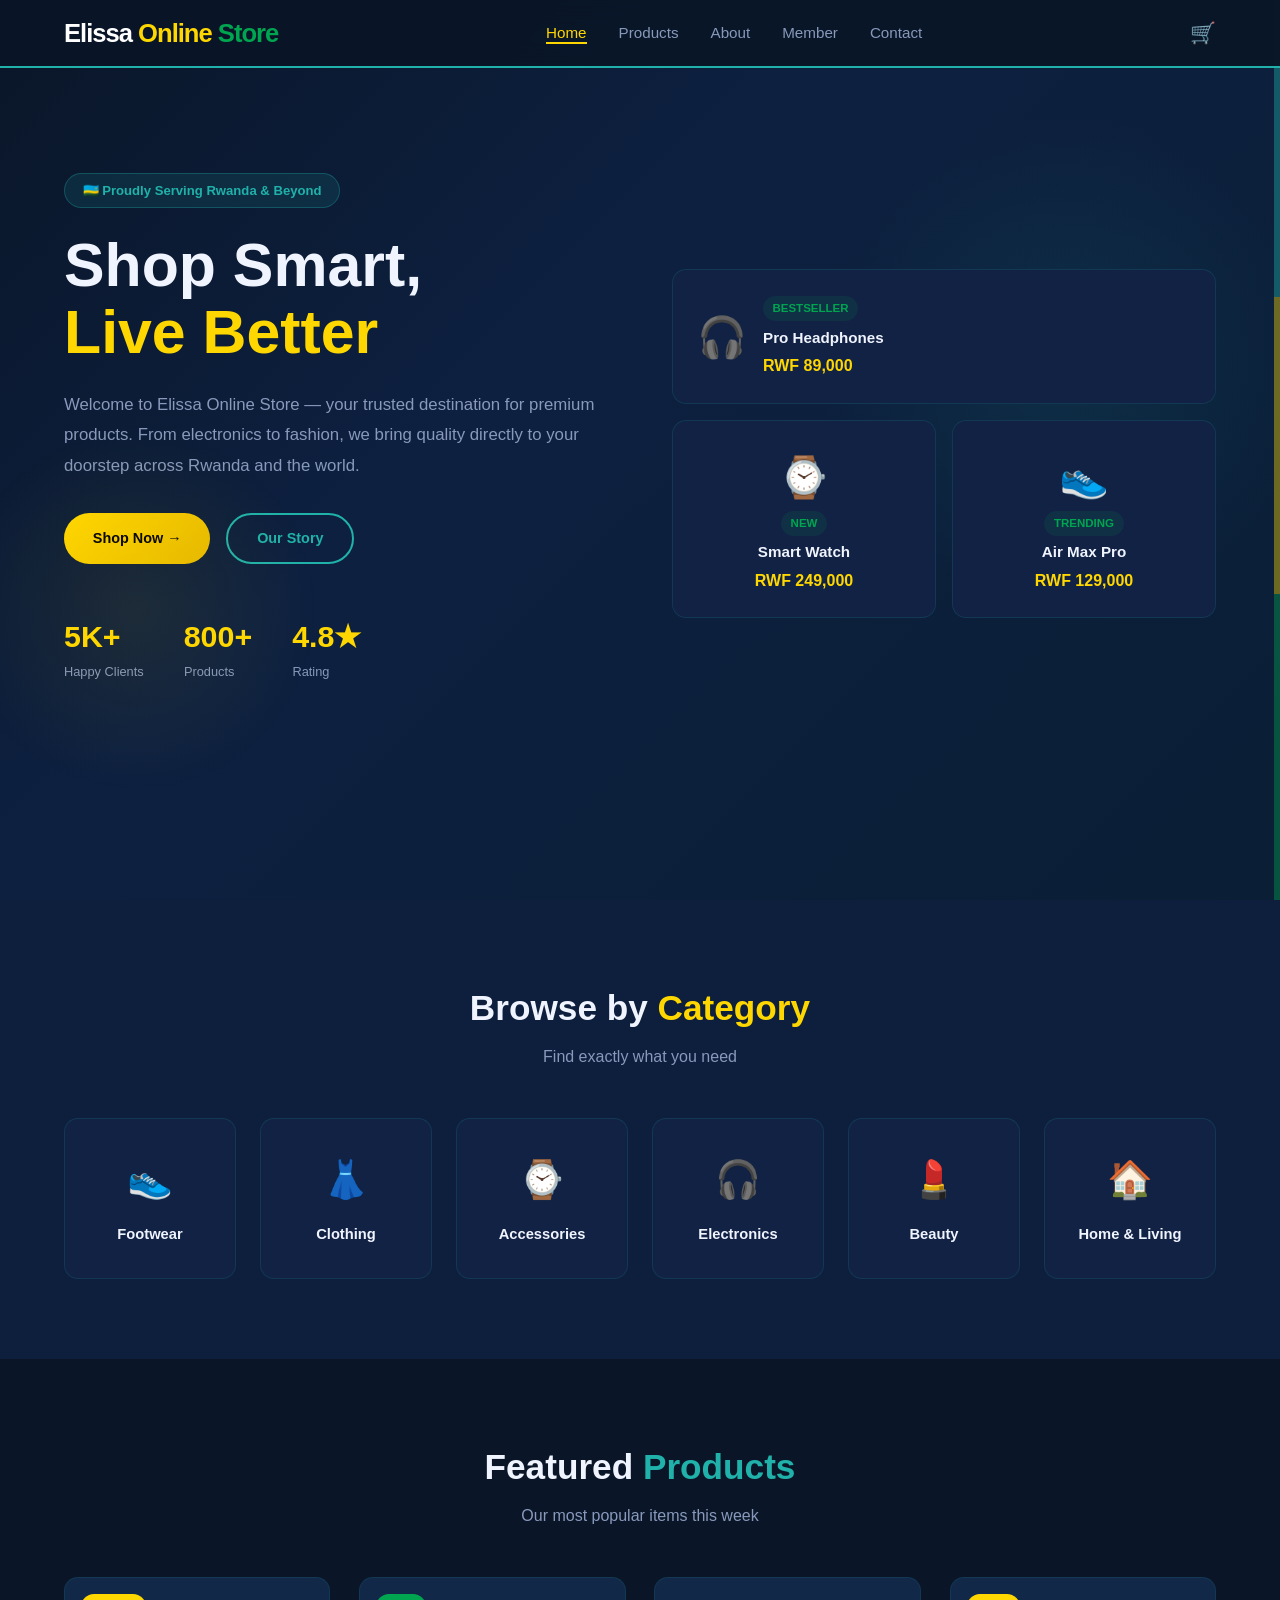
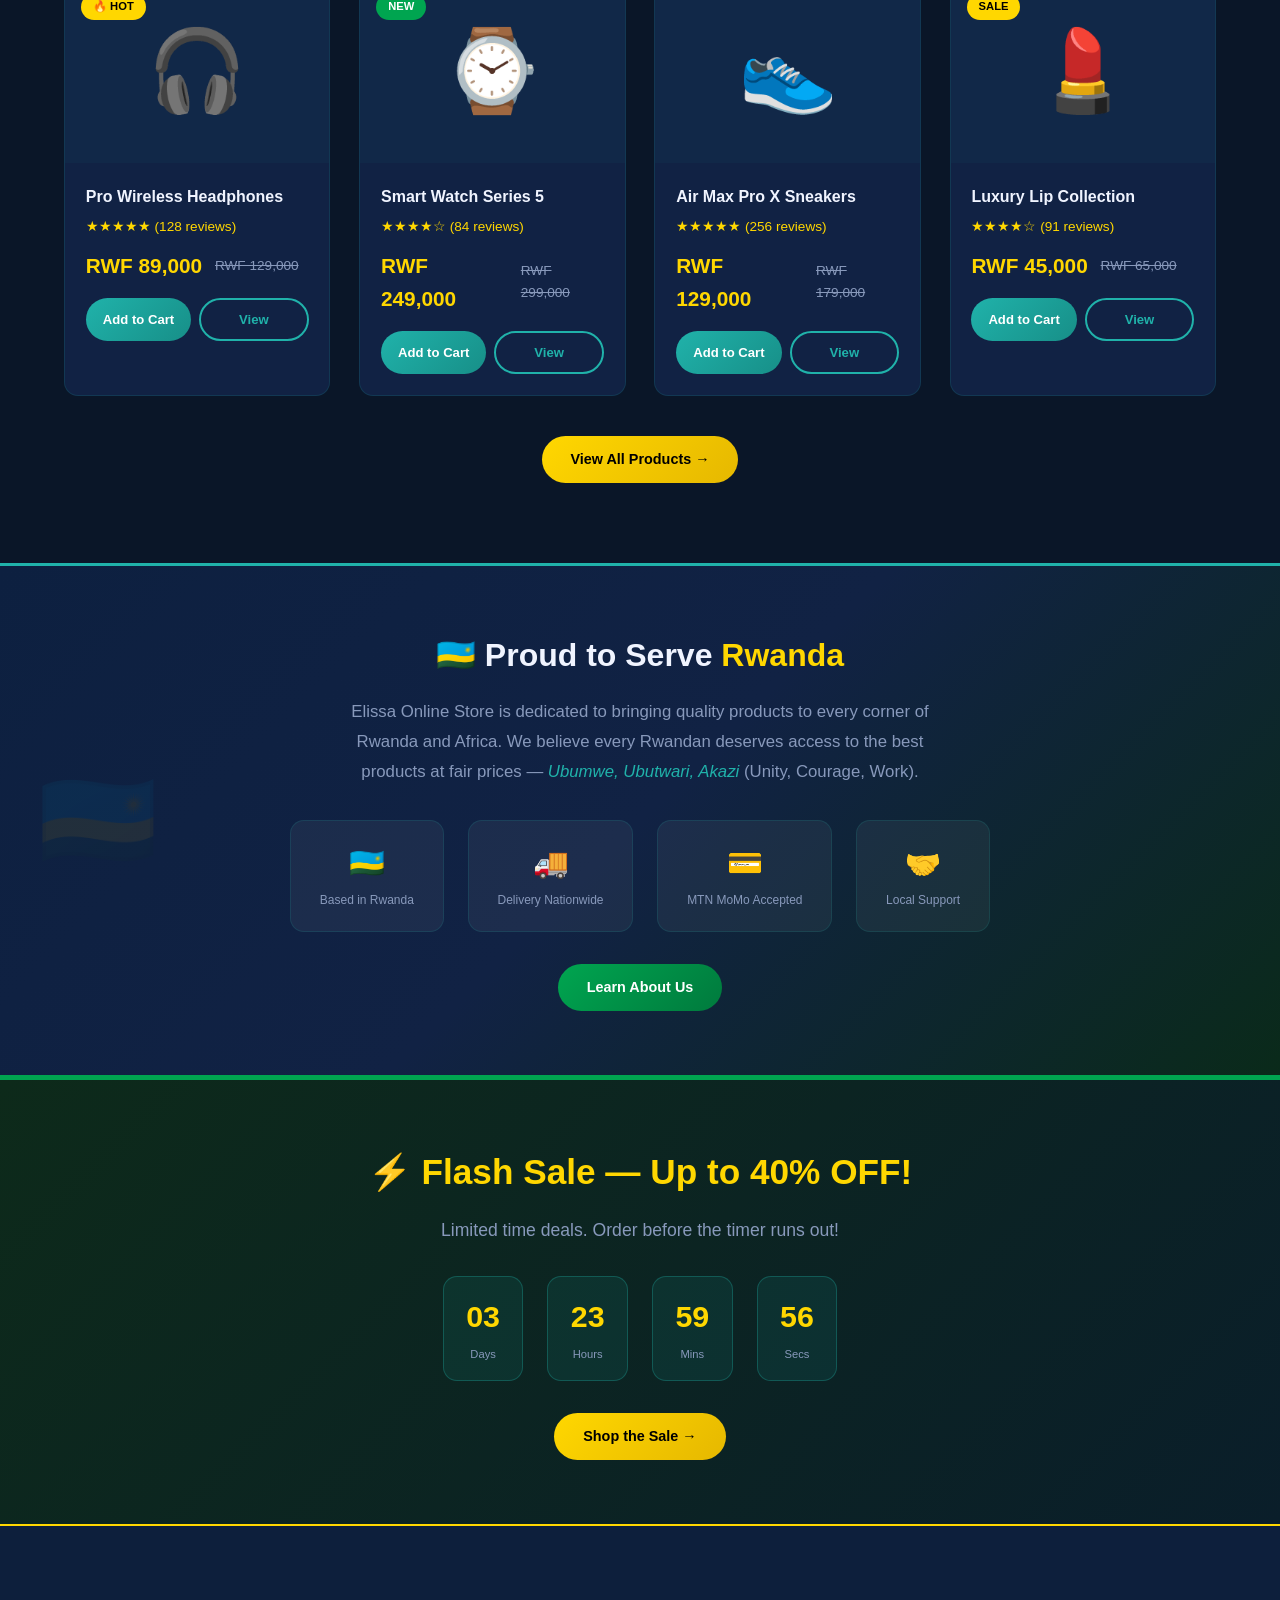
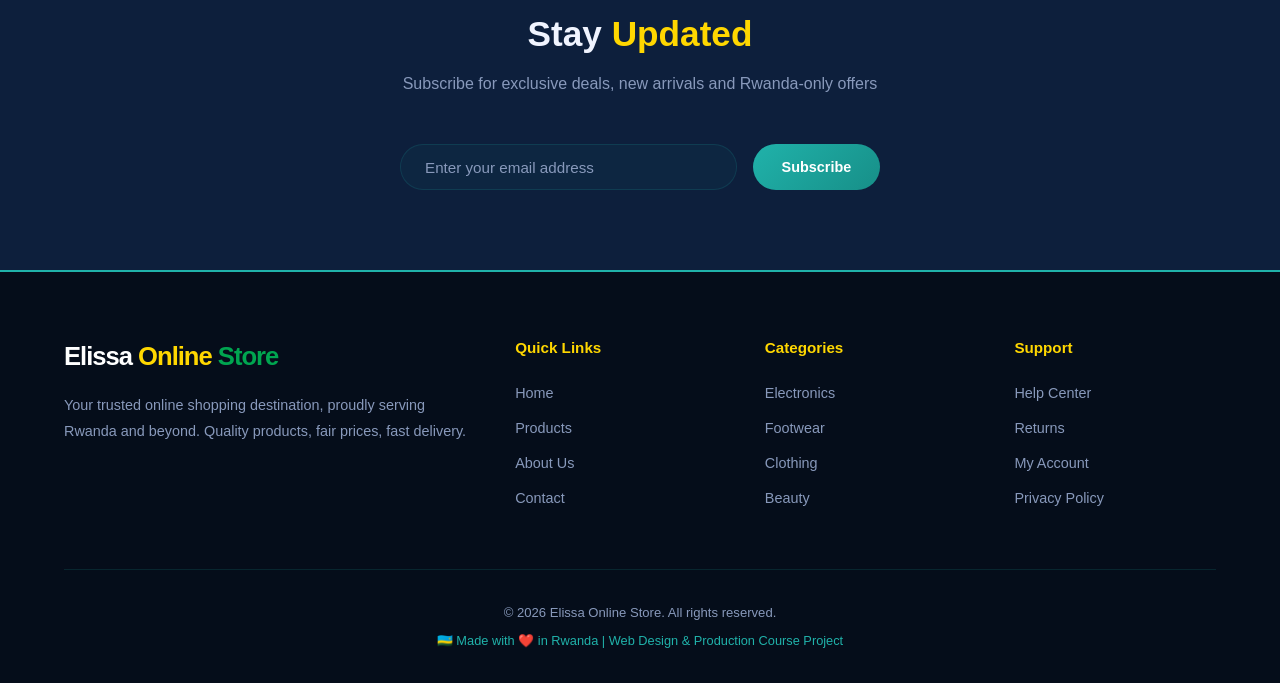
==== index.html @ 530d2311 "first commit" ====
<!DOCTYPE html>
<html lang="en">
<head>
  <meta charset="UTF-8">
  <meta name="viewport" content="width=device-width, initial-scale=1.0">
  <title>Elissa Online Store – Quality You Can Trust</title>
  <link rel="stylesheet" href="css/style.css">
</head>
<body>

<!-- NAVBAR -->
<nav class="navbar">
  <a href="index.html" class="logo">Elissa<span> Online</span><em> Store</em></a>
  <ul class="nav-links">
    <li><a href="index.html">Home</a></li>
    <li><a href="prouducts.html">Products</a></li>
    <li><a href="about.html">About</a></li>
    <li><a href="member.html">Member</a></li>
    <li><a href="contact.html">Contact</a></li>
  </ul>
  <div class="nav-right">
    <a href="prouducts.html" class="cart-icon">🛒<span class="cart-count">0</span></a>
    <div class="hamburger"><span></span><span></span><span></span></div>
  </div>
</nav>

<!-- HERO -->
<section class="hero">
  <div class="hero-stripe"></div>
  <div class="hero-inner">
    <div class="hero-text">
      <span class="hero-tag">🇷🇼 Proudly Serving Rwanda & Beyond</span>
      <h1>Shop Smart, <span class="line2">Live Better</span></h1>
      <p>Welcome to Elissa Online Store — your trusted destination for premium products. From electronics to fashion, we bring quality directly to your doorstep across Rwanda and the world.</p>
      <div class="hero-btns">
        <a href="prouducts.html" class="btn btn-gold">Shop Now →</a>
        <a href="about.html" class="btn btn-outline">Our Story</a>
      </div>
      <div class="hero-stats">
        <div class="stat"><h3>5K+</h3><p>Happy Clients</p></div>
        <div class="stat"><h3>800+</h3><p>Products</p></div>
        <div class="stat"><h3>4.8★</h3><p>Rating</p></div>
      </div>
    </div>
    <div class="hero-visual">
      <div class="h-card">
        <span class="emoji">🎧</span>
        <div>
          <span class="tag">BESTSELLER</span>
          <h4>Pro Headphones</h4>
          <div class="price">RWF 89,000</div>
        </div>
      </div>
      <div class="h-card" style="text-align:center;">
        <div class="emoji" style="font-size:2.5rem;">⌚</div>
        <span class="tag">NEW</span>
        <h4>Smart Watch</h4>
        <div class="price">RWF 249,000</div>
      </div>
      <div class="h-card" style="text-align:center;">
        <div class="emoji" style="font-size:2.5rem;">👟</div>
        <span class="tag">TRENDING</span>
        <h4>Air Max Pro</h4>
        <div class="price">RWF 129,000</div>
      </div>
    </div>
  </div>
</section>

<!-- CATEGORIES -->
<section class="categories">
  <div class="section-title">
    <h2>Browse by <span class="gold">Category</span></h2>
    <p>Find exactly what you need</p>
  </div>
  <div class="cat-grid">
    <div class="cat-card" onclick="location.href='prouducts.html'"><div class="icon">👟</div><h3>Footwear</h3></div>
    <div class="cat-card" onclick="location.href='prouducts.html'"><div class="icon">👗</div><h3>Clothing</h3></div>
    <div class="cat-card" onclick="location.href='prouducts.html'"><div class="icon">⌚</div><h3>Accessories</h3></div>
    <div class="cat-card" onclick="location.href='prouducts.html'"><div class="icon">🎧</div><h3>Electronics</h3></div>
    <div class="cat-card" onclick="location.href='prouducts.html'"><div class="icon">💄</div><h3>Beauty</h3></div>
    <div class="cat-card" onclick="location.href='prouducts.html'"><div class="icon">🏠</div><h3>Home & Living</h3></div>
  </div>
</section>

<!-- FEATURED PRODUCTS -->
<section>
  <div class="section-title">
    <h2>Featured <span class="accent">Products</span></h2>
    <p>Our most popular items this week</p>
  </div>
  <div class="products-grid">
    <div class="product-card" data-cat="electronics">
      <span class="badge">🔥 HOT</span>
      <div class="prod-img">🎧</div>
      <div class="prod-info">
        <h3>Pro Wireless Headphones</h3>
        <div class="prod-rating">★★★★★ (128 reviews)</div>
        <div class="prod-price"><span class="price-now">RWF 89,000</span><span class="price-old">RWF 129,000</span></div>
        <div class="prod-actions">
          <button class="btn btn-primary" onclick="addToCart('p1','Pro Headphones',89000,'🎧')">Add to Cart</button>
          <a href="prouducts.html" class="btn btn-outline">View</a>
        </div>
      </div>
    </div>
    <div class="product-card" data-cat="accessories">
      <span class="badge badge-green">NEW</span>
      <div class="prod-img">⌚</div>
      <div class="prod-info">
        <h3>Smart Watch Series 5</h3>
        <div class="prod-rating">★★★★☆ (84 reviews)</div>
        <div class="prod-price"><span class="price-now">RWF 249,000</span><span class="price-old">RWF 299,000</span></div>
        <div class="prod-actions">
          <button class="btn btn-primary" onclick="addToCart('p2','Smart Watch',249000,'⌚')">Add to Cart</button>
          <a href="prouducts.html" class="btn btn-outline">View</a>
        </div>
      </div>
    </div>
    <div class="product-card" data-cat="footwear">
      <div class="prod-img">👟</div>
      <div class="prod-info">
        <h3>Air Max Pro X Sneakers</h3>
        <div class="prod-rating">★★★★★ (256 reviews)</div>
        <div class="prod-price"><span class="price-now">RWF 129,000</span><span class="price-old">RWF 179,000</span></div>
        <div class="prod-actions">
          <button class="btn btn-primary" onclick="addToCart('p3','Air Max Pro X',129000,'👟')">Add to Cart</button>
          <a href="prouducts.html" class="btn btn-outline">View</a>
        </div>
      </div>
    </div>
    <div class="product-card" data-cat="beauty">
      <span class="badge">SALE</span>
      <div class="prod-img">💄</div>
      <div class="prod-info">
        <h3>Luxury Lip Collection</h3>
        <div class="prod-rating">★★★★☆ (91 reviews)</div>
        <div class="prod-price"><span class="price-now">RWF 45,000</span><span class="price-old">RWF 65,000</span></div>
        <div class="prod-actions">
          <button class="btn btn-primary" onclick="addToCart('p4','Lip Collection',45000,'💄')">Add to Cart</button>
          <a href="prouducts.html" class="btn btn-outline">View</a>
        </div>
      </div>
    </div>
  </div>
  <div style="text-align:center;margin-top:2.5rem;">
    <a href="prouducts.html" class="btn btn-gold">View All Products →</a>
  </div>
</section>

<!-- RWANDA FEATURE BANNER -->
<section class="rwanda-banner">
  <h2>🇷🇼 Proud to Serve <span class="gold">Rwanda</span></h2>
  <p>Elissa Online Store is dedicated to bringing quality products to every corner of Rwanda and Africa. We believe every Rwandan deserves access to the best products at fair prices — <em style="color:var(--accent);">Ubumwe, Ubutwari, Akazi</em> (Unity, Courage, Work).</p>
  <div class="rwanda-flags">
    <div class="flag-item"><span class="num">🇷🇼</span><span class="lbl">Based in Rwanda</span></div>
    <div class="flag-item"><span class="num">🚚</span><span class="lbl">Delivery Nationwide</span></div>
    <div class="flag-item"><span class="num">💳</span><span class="lbl">MTN MoMo Accepted</span></div>
    <div class="flag-item"><span class="num">🤝</span><span class="lbl">Local Support</span></div>
  </div>
  <a href="about.html" class="btn btn-green">Learn About Us</a>
</section>

<!-- FLASH SALE -->
<section class="promo">
  <h2>⚡ Flash Sale — Up to 40% OFF!</h2>
  <p>Limited time deals. Order before the timer runs out!</p>
  <div class="countdown">
    <div class="cd-box"><span class="num" id="days">03</span><span class="lbl">Days</span></div>
    <div class="cd-box"><span class="num" id="hours">00</span><span class="lbl">Hours</span></div>
    <div class="cd-box"><span class="num" id="minutes">00</span><span class="lbl">Mins</span></div>
    <div class="cd-box"><span class="num" id="seconds">00</span><span class="lbl">Secs</span></div>
  </div>
  <a href="prouducts.html" class="btn btn-gold">Shop the Sale →</a>
</section>

<!-- NEWSLETTER -->
<section class="newsletter">
  <div class="section-title">
    <h2>Stay <span class="gold">Updated</span></h2>
    <p>Subscribe for exclusive deals, new arrivals and Rwanda-only offers</p>
  </div>
  <form class="nl-form">
    <input type="email" placeholder="Enter your email address" required>
    <button type="submit" class="btn btn-primary">Subscribe</button>
  </form>
</section>

<!-- FOOTER -->
<footer>
  <div class="footer-grid">
    <div class="footer-brand">
      <a href="index.html" class="logo">Elissa<span> Online</span><em> Store</em></a>
      <p>Your trusted online shopping destination, proudly serving Rwanda and beyond. Quality products, fair prices, fast delivery.</p>
    </div>
    <div class="footer-col">
      <h4>Quick Links</h4>
      <ul>
        <li><a href="index.html">Home</a></li>
        <li><a href="prouducts.html">Products</a></li>
        <li><a href="about.html">About Us</a></li>
        <li><a href="contact.html">Contact</a></li>
      </ul>
    </div>
    <div class="footer-col">
      <h4>Categories</h4>
      <ul>
        <li><a href="prouducts.html">Electronics</a></li>
        <li><a href="prouducts.html">Footwear</a></li>
        <li><a href="prouducts.html">Clothing</a></li>
        <li><a href="prouducts.html">Beauty</a></li>
      </ul>
    </div>
    <div class="footer-col">
      <h4>Support</h4>
      <ul>
        <li><a href="contact.html">Help Center</a></li>
        <li><a href="contact.html">Returns</a></li>
        <li><a href="member.html">My Account</a></li>
        <li><a href="contact.html">Privacy Policy</a></li>
      </ul>
    </div>
  </div>
  <div class="footer-bottom">
    © 2026 Elissa Online Store. All rights reserved.
    <div class="footer-flag">🇷🇼 Made with ❤️ in Rwanda | Web Design & Production Course Project</div>
  </div>
</footer>

<script src="js/main.js"></script>
</body>
</html>
---- css/style.css ----
/* ===== ELISSA ONLINE STORE — Rwanda Inspired Theme ===== */
:root {
  --primary: #0a1628;
  --secondary: #0d1f3c;
  --card: #112244;
  --accent: #20b2aa;      /* teal/blue — Rwanda flag blue */
  --gold: #FFD700;        /* Rwanda flag yellow/gold */
  --green: #00a550;       /* Rwanda flag green */
  --text: #f0f4ff;
  --muted: #8899bb;
  --border: rgba(32,178,170,0.15);
  --radius: 14px;
  --shadow: 0 8px 30px rgba(0,0,0,0.4);
  --transition: all 0.3s ease;
}

* { margin:0; padding:0; box-sizing:border-box; }
body { font-family:'Segoe UI', sans-serif; background:var(--primary); color:var(--text); line-height:1.6; }
a { text-decoration:none; color:inherit; }
ul { list-style:none; }
img { max-width:100%; display:block; }

/* ===== NAVBAR ===== */
.navbar {
  position: fixed;
  top:0; left:0; right:0;
  z-index: 999;
  height: 68px;
  background: rgba(10,22,40,0.97);
  border-bottom: 2px solid var(--accent);
  display: flex;
  align-items: center;
  justify-content: space-between;
  padding: 0 5%;
  backdrop-filter: blur(12px);
}

.logo { font-size:1.6rem; font-weight:900; color:#fff; letter-spacing:-1px; }
.logo span { color:var(--gold); }
.logo em { color:var(--green); font-style:normal; }

.nav-links { display:flex; gap:2rem; align-items:center; }
.nav-links a { color:var(--muted); font-weight:500; transition:var(--transition); position:relative; padding-bottom:3px; font-size:.95rem; }
.nav-links a::after { content:''; position:absolute; bottom:0; left:0; width:0; height:2px; background:var(--gold); transition:var(--transition); }
.nav-links a:hover, .nav-links a.active { color:var(--gold); }
.nav-links a:hover::after, .nav-links a.active::after { width:100%; }

.nav-right { display:flex; align-items:center; gap:1.5rem; }
.cart-icon { position:relative; font-size:1.3rem; cursor:pointer; color:var(--muted); transition:var(--transition); }
.cart-icon:hover { color:var(--gold); }
.cart-count { position:absolute; top:-7px; right:-7px; background:var(--gold); color:#000; font-size:.6rem; font-weight:900; width:17px; height:17px; border-radius:50%; display:flex; align-items:center; justify-content:center; }

.hamburger { display:none; flex-direction:column; gap:5px; cursor:pointer; }
.hamburger span { display:block; width:24px; height:2px; background:#fff; transition:var(--transition); }

/* ===== BUTTONS ===== */
.btn { display:inline-flex; align-items:center; gap:.5rem; padding:.75rem 1.8rem; border-radius:50px; font-weight:700; font-size:.9rem; cursor:pointer; border:none; transition:var(--transition); }
.btn-primary { background:linear-gradient(135deg, var(--accent), #178f88); color:#fff; }
.btn-primary:hover { transform:translateY(-2px); box-shadow:0 6px 20px rgba(32,178,170,.45); }
.btn-gold { background:linear-gradient(135deg, var(--gold), #e6b800); color:#000; font-weight:800; }
.btn-gold:hover { transform:translateY(-2px); box-shadow:0 6px 20px rgba(255,215,0,.4); }
.btn-outline { background:transparent; border:2px solid var(--accent); color:var(--accent); }
.btn-outline:hover { background:var(--accent); color:#fff; transform:translateY(-2px); }
.btn-green { background:linear-gradient(135deg, var(--green), #007a3d); color:#fff; }
.btn-green:hover { transform:translateY(-2px); box-shadow:0 6px 20px rgba(0,165,80,.4); }

/* ===== SECTIONS ===== */
section { padding:5rem 5%; }
.section-title { text-align:center; margin-bottom:3rem; }
.section-title h2 { font-size:2.2rem; font-weight:900; margin-bottom:.5rem; }
.section-title p { color:var(--muted); }
.accent { color:var(--accent); }
.gold { color:var(--gold); }
.green-text { color:var(--green); }

/* ===== HERO ===== */
.hero {
  min-height:100vh;
  padding-top:68px;
  display:flex;
  align-items:center;
  background: linear-gradient(135deg, #0a1628 0%, #0d2040 40%, #0a1e35 100%);
  position:relative;
  overflow:hidden;
}

.hero::before {
  content:'';
  position:absolute;
  top:10%; right:-5%;
  width:550px; height:550px;
  background:radial-gradient(circle, rgba(32,178,170,.1) 0%, transparent 65%);
  animation:glow 6s ease-in-out infinite;
}

.hero::after {
  content:'';
  position:absolute;
  bottom:10%; left:-5%;
  width:400px; height:400px;
  background:radial-gradient(circle, rgba(255,215,0,.07) 0%, transparent 65%);
  animation:glow 6s ease-in-out 3s infinite;
}

/* Rwanda flag stripe decoration */
.hero-stripe {
  position:absolute;
  top:0; right:0;
  width:6px;
  height:100%;
  background:linear-gradient(to bottom, var(--accent) 33%, var(--gold) 33%, var(--gold) 66%, var(--green) 66%);
  opacity:.4;
}

@keyframes glow { 0%,100%{transform:scale(1);opacity:.5;} 50%{transform:scale(1.15);opacity:1;} }

.hero-inner { max-width:1200px; margin:0 auto; width:100%; display:flex; align-items:center; gap:4rem; }
.hero-text { flex:1; }

.hero-tag { display:inline-flex; align-items:center; gap:.5rem; background:rgba(32,178,170,.12); color:var(--accent); border:1px solid rgba(32,178,170,.3); padding:.4rem 1.1rem; border-radius:50px; font-size:.82rem; font-weight:700; margin-bottom:1.5rem; animation:fadeUp .6s ease both; }

.hero-text h1 { font-size:clamp(2.2rem,5vw,3.8rem); font-weight:900; line-height:1.1; margin-bottom:1.5rem; animation:fadeUp .7s .1s ease both; }
.hero-text h1 .line2 { color:var(--gold); display:block; }

.hero-text p { color:var(--muted); font-size:1.05rem; margin-bottom:2rem; animation:fadeUp .7s .2s ease both; line-height:1.8; }
.hero-btns { display:flex; gap:1rem; flex-wrap:wrap; animation:fadeUp .7s .3s ease both; }

.hero-stats { display:flex; gap:2.5rem; margin-top:3rem; animation:fadeUp .7s .4s ease both; }
.stat h3 { font-size:1.9rem; font-weight:900; color:var(--gold); }
.stat p { font-size:.8rem; color:var(--muted); }

.hero-visual { flex:1; display:grid; grid-template-columns:1fr 1fr; gap:1rem; animation:fadeRight .9s .2s ease both; }
.h-card { background:var(--card); border-radius:var(--radius); padding:1.5rem; border:1px solid var(--border); transition:var(--transition); }
.h-card:hover { transform:translateY(-6px); border-color:rgba(255,215,0,.4); box-shadow:0 10px 30px rgba(0,0,0,.3); }
.h-card:first-child { grid-column:span 2; display:flex; align-items:center; gap:1rem; }
.h-card .emoji { font-size:2.5rem; }
.h-card h4 { font-size:.95rem; margin-bottom:.2rem; }
.h-card .price { color:var(--gold); font-weight:800; }
.h-card .tag { font-size:.72rem; color:var(--green); font-weight:700; background:rgba(0,165,80,.1); padding:.2rem .6rem; border-radius:50px; display:inline-block; margin-bottom:.3rem; }

@keyframes fadeUp { from{opacity:0;transform:translateY(25px);} to{opacity:1;transform:translateY(0);} }
@keyframes fadeRight { from{opacity:0;transform:translateX(25px);} to{opacity:1;transform:translateX(0);} }

/* ===== CATEGORIES ===== */
.categories { background:var(--secondary); }
.cat-grid { display:grid; grid-template-columns:repeat(auto-fit, minmax(150px,1fr)); gap:1.5rem; max-width:1200px; margin:0 auto; }
.cat-card { background:var(--card); border-radius:var(--radius); padding:2rem 1rem; text-align:center; border:1px solid var(--border); cursor:pointer; transition:var(--transition); }
.cat-card:hover { background:linear-gradient(135deg, var(--accent), #178f88); transform:translateY(-7px); border-color:var(--accent); box-shadow:0 10px 25px rgba(32,178,170,.3); }
.cat-card .icon { font-size:2.3rem; margin-bottom:.8rem; }
.cat-card h3 { font-size:.92rem; font-weight:700; }

/* ===== PRODUCTS ===== */
.products-grid { display:grid; grid-template-columns:repeat(auto-fill, minmax(255px,1fr)); gap:1.8rem; max-width:1200px; margin:0 auto; }
.product-card { background:var(--card); border-radius:var(--radius); overflow:hidden; border:1px solid var(--border); transition:var(--transition); position:relative; }
.product-card:hover { transform:translateY(-7px); box-shadow:var(--shadow); border-color:rgba(32,178,170,.4); }
.badge { position:absolute; top:1rem; left:1rem; background:var(--gold); color:#000; padding:.25rem .75rem; border-radius:50px; font-size:.7rem; font-weight:900; z-index:1; }
.badge-green { background:var(--green); color:#fff; }
.prod-img { height:185px; display:flex; align-items:center; justify-content:center; font-size:5rem; background:rgba(32,178,170,.04); }
.prod-info { padding:1.3rem; }
.prod-info h3 { font-size:1rem; margin-bottom:.4rem; }
.prod-rating { color:var(--gold); font-size:.85rem; margin-bottom:.7rem; }
.prod-price { display:flex; align-items:center; gap:.8rem; margin-bottom:1rem; }
.price-now { font-size:1.3rem; font-weight:900; color:var(--gold); }
.price-old { font-size:.85rem; color:var(--muted); text-decoration:line-through; }
.prod-actions { display:flex; gap:.5rem; }
.prod-actions .btn { flex:1; justify-content:center; padding:.55rem .8rem; font-size:.82rem; }

/* ===== RWANDA FEATURE BANNER ===== */
.rwanda-banner {
  background:linear-gradient(135deg, #0d2040 0%, #112244 50%, #0a2a1a 100%);
  border-top:3px solid var(--accent);
  border-bottom:3px solid var(--green);
  padding:4rem 5%;
  text-align:center;
  position:relative;
  overflow:hidden;
}
.rwanda-banner::before {
  content:'🇷🇼';
  position:absolute;
  top:50%; left:3%;
  transform:translateY(-50%);
  font-size:6rem;
  opacity:.08;
}
.rwanda-banner h2 { font-size:2rem; font-weight:900; margin-bottom:1rem; }
.rwanda-banner p { color:var(--muted); font-size:1.05rem; max-width:600px; margin:0 auto 2rem; line-height:1.8; }
.rwanda-flags { display:flex; justify-content:center; gap:1.5rem; margin-bottom:2rem; flex-wrap:wrap; }
.flag-item { background:rgba(255,255,255,.05); border-radius:var(--radius); padding:1.2rem 1.8rem; border:1px solid var(--border); text-align:center; min-width:130px; }
.flag-item .num { font-size:1.8rem; font-weight:900; color:var(--gold); display:block; }
.flag-item .lbl { font-size:.75rem; color:var(--muted); }

/* ===== PROMO ===== */
.promo { background:linear-gradient(135deg, #0d2a1a, #0a1e2a); border-top:2px solid var(--green); border-bottom:2px solid var(--gold); text-align:center; padding:4rem 5%; }
.promo h2 { font-size:2.2rem; font-weight:900; margin-bottom:1rem; color:var(--gold); }
.promo p { font-size:1.1rem; margin-bottom:2rem; color:var(--muted); }
.countdown { display:flex; justify-content:center; gap:1.5rem; margin-bottom:2rem; flex-wrap:wrap; }
.cd-box { background:rgba(32,178,170,.1); border:1px solid rgba(32,178,170,.3); border-radius:var(--radius); padding:.9rem 1.4rem; min-width:72px; }
.cd-box .num { font-size:1.9rem; font-weight:900; display:block; color:var(--gold); }
.cd-box .lbl { font-size:.7rem; color:var(--muted); }

/* ===== NEWSLETTER ===== */
.newsletter { background:var(--secondary); text-align:center; }
.nl-form { display:flex; gap:1rem; max-width:480px; margin:2rem auto 0; flex-wrap:wrap; justify-content:center; }
.nl-form input { flex:1; min-width:230px; padding:.85rem 1.5rem; border-radius:50px; border:1px solid var(--border); background:rgba(32,178,170,.05); color:var(--text); font-size:.95rem; outline:none; transition:var(--transition); }
.nl-form input:focus { border-color:var(--gold); }
.nl-form input::placeholder { color:var(--muted); }

/* ===== FOOTER ===== */
footer { background:#050d1a; padding:4rem 5% 2rem; border-top:2px solid var(--accent); }
.footer-grid { display:grid; grid-template-columns:2fr 1fr 1fr 1fr; gap:3rem; max-width:1200px; margin:0 auto 3rem; }
.footer-brand p { color:var(--muted); font-size:.9rem; margin-top:1rem; line-height:1.8; }
.footer-col h4 { font-size:.95rem; font-weight:700; margin-bottom:1.2rem; color:var(--gold); }
.footer-col li { margin-bottom:.6rem; }
.footer-col a { color:var(--muted); font-size:.9rem; transition:var(--transition); }
.footer-col a:hover { color:var(--gold); }
.footer-bottom { text-align:center; padding-top:2rem; border-top:1px solid var(--border); color:var(--muted); font-size:.82rem; max-width:1200px; margin:0 auto; }
.footer-flag { margin-top:.5rem; font-size:.8rem; color:var(--accent); }

/* ===== PAGE HEADER ===== */
.page-header { padding:120px 5% 50px; text-align:center; background:linear-gradient(135deg,#0a1628,#0d2040); border-bottom:2px solid var(--accent); position:relative; overflow:hidden; }
.page-header::after { content:''; position:absolute; bottom:0; left:0; right:0; height:3px; background:linear-gradient(to right, var(--accent), var(--gold), var(--green)); }
.page-header h1 { font-size:2.6rem; font-weight:900; margin-bottom:.5rem; }
.page-header p { color:var(--muted); }
.breadcrumb { display:flex; justify-content:center; gap:.5rem; margin-top:1rem; font-size:.88rem; color:var(--muted); }
.breadcrumb a { color:var(--accent); }

/* ===== FILTERS ===== */
.filters { display:flex; gap:.8rem; flex-wrap:wrap; align-items:center; max-width:1200px; margin:0 auto 2rem; }
.f-btn { padding:.45rem 1.1rem; border-radius:50px; border:1px solid var(--border); background:transparent; color:var(--muted); cursor:pointer; font-size:.88rem; transition:var(--transition); }
.f-btn:hover,.f-btn.active { background:var(--accent); border-color:var(--accent); color:#fff; }
.search-wrap input { padding:.45rem 1.2rem; border-radius:50px; border:1px solid var(--border); background:rgba(32,178,170,.05); color:var(--text); outline:none; transition:var(--transition); }
.search-wrap input:focus { border-color:var(--gold); }

/* ===== CART ===== */
.cart-layout { display:grid; grid-template-columns:1fr 340px; gap:2rem; align-items:start; max-width:1200px; margin:0 auto; }
.cart-table { width:100%; border-collapse:collapse; background:var(--card); border-radius:var(--radius); overflow:hidden; }
.cart-table th { background:var(--secondary); padding:1rem 1.3rem; text-align:left; font-size:.8rem; color:var(--muted); text-transform:uppercase; letter-spacing:1px; border-bottom:2px solid var(--accent); }
.cart-table td { padding:1.1rem 1.3rem; border-bottom:1px solid var(--border); vertical-align:middle; }
.cart-table tr:last-child td { border-bottom:none; }
.c-prod { display:flex; align-items:center; gap:1rem; }
.c-prod .em { font-size:2.2rem; }
.c-prod h4 { font-size:.95rem; }
.c-prod p { font-size:.78rem; color:var(--muted); }
.qty-ctrl { display:flex; align-items:center; gap:.5rem; }
.q-btn { width:28px; height:28px; border-radius:50%; border:1px solid var(--border); background:transparent; color:var(--text); cursor:pointer; font-size:1rem; display:flex; align-items:center; justify-content:center; transition:var(--transition); }
.q-btn:hover { background:var(--accent); border-color:var(--accent); }
.rm-btn { background:none; border:none; color:#ff6b6b; cursor:pointer; font-size:1.1rem; transition:var(--transition); }
.cart-summary { background:var(--card); border-radius:var(--radius); padding:1.8rem; border:1px solid var(--border); position:sticky; top:80px; border-top:3px solid var(--gold); }
.cart-summary h3 { font-size:1.2rem; margin-bottom:1.5rem; padding-bottom:1rem; border-bottom:1px solid var(--border); color:var(--gold); }
.s-row { display:flex; justify-content:space-between; margin-bottom:1rem; font-size:.93rem; }
.s-row.total { font-weight:900; font-size:1.15rem; color:var(--gold); border-top:1px solid var(--border); padding-top:1rem; margin-top:.5rem; }
.promo-row { display:flex; gap:.5rem; margin:1.3rem 0; }
.promo-row input { flex:1; padding:.6rem 1rem; border-radius:8px; border:1px solid var(--border); background:rgba(255,255,255,.05); color:var(--text); outline:none; font-size:.88rem; }
.empty-cart { text-align:center; padding:5rem; }
.empty-cart .em { font-size:5rem; margin-bottom:1.5rem; }

/* ===== ABOUT ===== */
.about-grid { display:grid; grid-template-columns:1fr 1fr; gap:4rem; align-items:center; max-width:1200px; margin:0 auto; }
.about-text h2 { font-size:2rem; font-weight:900; margin-bottom:1rem; }
.about-text p { color:var(--muted); line-height:1.9; margin-bottom:1.5rem; }
.about-visual { display:grid; grid-template-columns:1fr 1fr; gap:1rem; }
.a-box { background:var(--card); border-radius:var(--radius); padding:2rem; text-align:center; border:1px solid var(--border); transition:var(--transition); }
.a-box:hover { border-color:var(--gold); transform:translateY(-4px); }
.a-box .num { font-size:2rem; font-weight:900; color:var(--gold); }
.a-box p { color:var(--muted); font-size:.85rem; }
.team-grid { display:grid; grid-template-columns:repeat(auto-fit,minmax(200px,1fr)); gap:1.5rem; max-width:1200px; margin:0 auto; }
.team-card { background:var(--card); border-radius:var(--radius); padding:2rem; text-align:center; border:1px solid var(--border); transition:var(--transition); }
.team-card:hover { transform:translateY(-5px); border-color:rgba(255,215,0,.4); }
.team-card .avatar { font-size:4rem; margin-bottom:1rem; }
.team-card h3 { font-size:1rem; font-weight:700; margin-bottom:.3rem; }
.team-card p { color:var(--muted); font-size:.85rem; }

/* ===== CONTACT ===== */
.contact-layout { display:grid; grid-template-columns:1fr 1.5fr; gap:4rem; max-width:1200px; margin:0 auto; }
.contact-info h2 { font-size:1.8rem; font-weight:900; margin-bottom:1rem; }
.contact-info > p { color:var(--muted); margin-bottom:2rem; line-height:1.8; }
.c-item { display:flex; align-items:flex-start; gap:1rem; margin-bottom:1.5rem; }
.c-icon { width:44px; height:44px; background:rgba(32,178,170,.12); border-radius:10px; display:flex; align-items:center; justify-content:center; font-size:1.1rem; flex-shrink:0; border:1px solid rgba(32,178,170,.2); }
.c-item h4 { font-size:.9rem; margin-bottom:.2rem; color:var(--gold); }
.c-item p { color:var(--muted); font-size:.85rem; }
.contact-form { background:var(--card); border-radius:var(--radius); padding:2.3rem; border:1px solid var(--border); border-top:3px solid var(--accent); }
.contact-form h3 { font-size:1.4rem; margin-bottom:2rem; }
.form-grid { display:grid; grid-template-columns:1fr 1fr; gap:1rem; margin-bottom:1rem; }
.fg { display:flex; flex-direction:column; gap:.35rem; margin-bottom:.9rem; }
.fg label { font-size:.82rem; color:var(--muted); }
.fg input,.fg textarea,.fg select { padding:.75rem 1.1rem; border-radius:8px; border:1px solid var(--border); background:rgba(32,178,170,.04); color:var(--text); font-size:.92rem; outline:none; transition:var(--transition); font-family:inherit; }
.fg input:focus,.fg textarea:focus,.fg select:focus { border-color:var(--gold); box-shadow:0 0 0 3px rgba(255,215,0,.1); }
.fg textarea { resize:vertical; min-height:110px; }
.fg select option { background:var(--secondary); }

/* ===== MEMBER ===== */
.member-layout { display:grid; grid-template-columns:1fr 1fr; gap:4rem; max-width:1000px; margin:0 auto; align-items:start; }
.member-box { background:var(--card); border-radius:var(--radius); padding:2.5rem; border:1px solid var(--border); border-top:3px solid var(--gold); }
.member-box h2 { font-size:1.6rem; font-weight:900; margin-bottom:.5rem; }
.member-box p { color:var(--muted); margin-bottom:2rem; font-size:.9rem; }
.member-perks { display:grid; grid-template-columns:1fr 1fr; gap:1rem; max-width:1200px; margin:2rem auto 0; }
.perk { background:var(--card); border-radius:var(--radius); padding:1.5rem; text-align:center; border:1px solid var(--border); transition:var(--transition); }
.perk:hover { border-color:rgba(255,215,0,.4); transform:translateY(-4px); box-shadow:0 8px 20px rgba(0,0,0,.3); }
.perk .icon { font-size:2rem; margin-bottom:.8rem; }
.perk h4 { font-size:.95rem; font-weight:700; margin-bottom:.3rem; color:var(--gold); }
.perk p { color:var(--muted); font-size:.82rem; }

/* ===== TOAST ===== */
.toast { position:fixed; bottom:2rem; right:2rem; background:linear-gradient(135deg, var(--accent), #178f88); color:#fff; padding:.9rem 1.5rem; border-radius:var(--radius); font-weight:700; z-index:9999; transform:translateY(100px); opacity:0; transition:all .4s ease; box-shadow:var(--shadow); border-left:4px solid var(--gold); }
.toast.show { transform:translateY(0); opacity:1; }

/* ===== RESPONSIVE ===== */
@media(max-width:900px){
  .hero-inner { flex-direction:column; }
  .about-grid,.contact-layout,.member-layout { grid-template-columns:1fr; }
  .footer-grid { grid-template-columns:1fr 1fr; }
  .cart-layout { grid-template-columns:1fr; }
  .form-grid { grid-template-columns:1fr; }
  .member-perks { grid-template-columns:1fr 1fr; }
}
@media(max-width:600px){
  .nav-links { display:none; position:absolute; top:68px; left:0; right:0; background:var(--primary); flex-direction:column; padding:1.5rem 5%; border-bottom:1px solid var(--border); gap:1rem; }
  .nav-links.open { display:flex; }
  .hamburger { display:flex; }
  .footer-grid { grid-template-columns:1fr; }
  .member-perks { grid-template-columns:1fr; }
  .hero-visual { grid-template-columns:1fr; }
  .h-card:first-child { grid-column:span 1; }
}
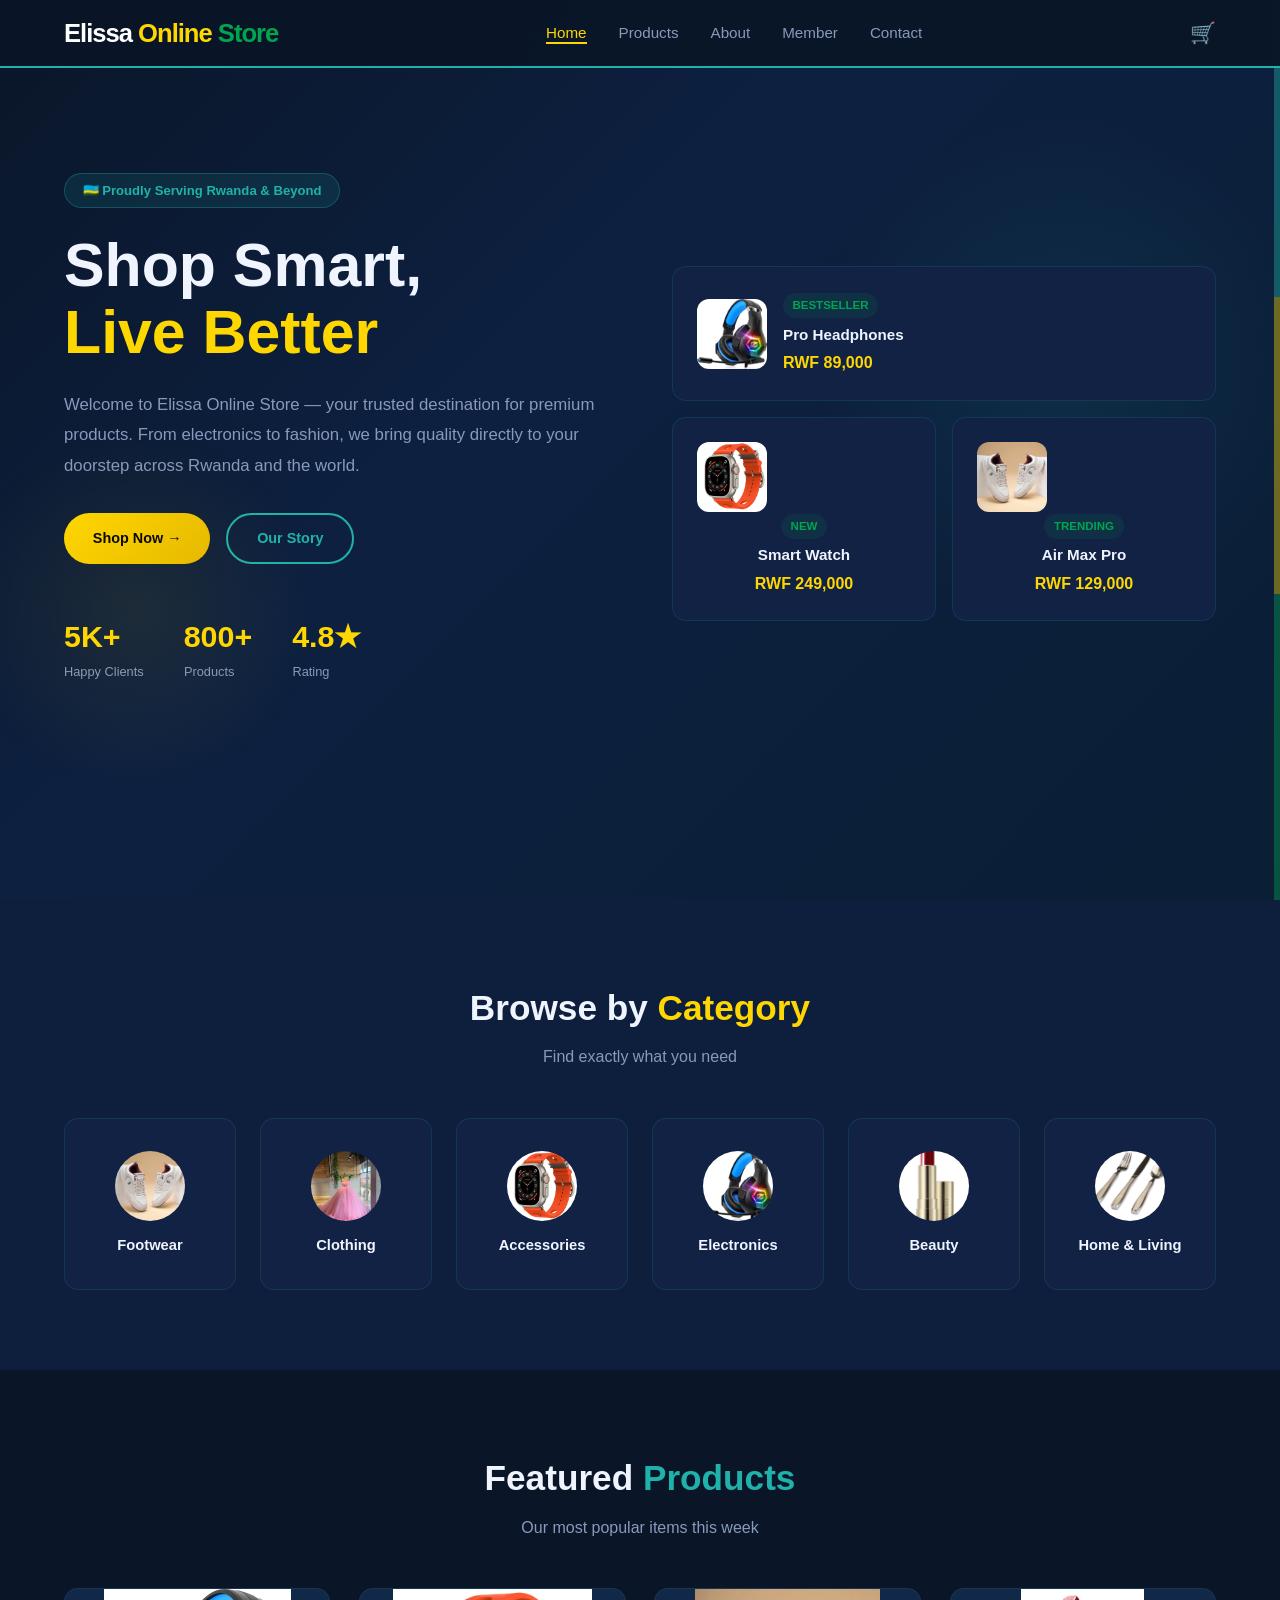
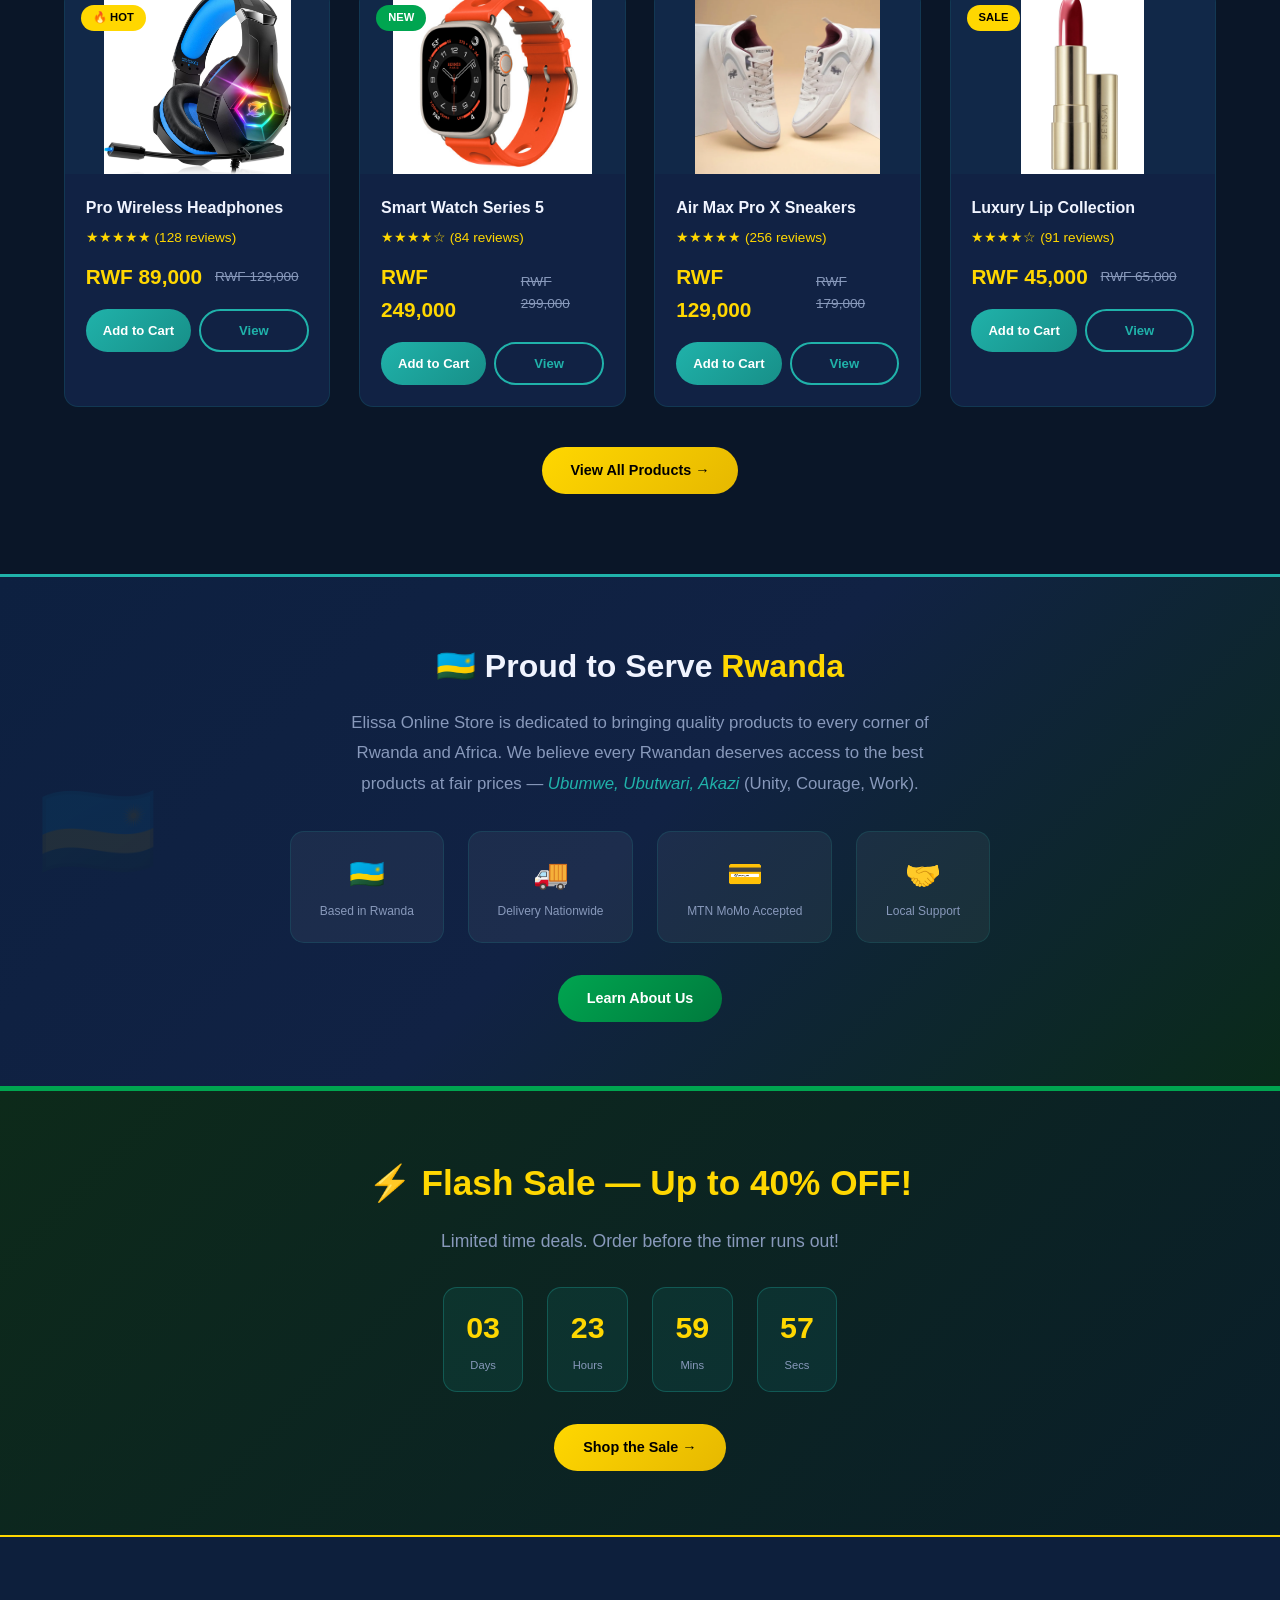
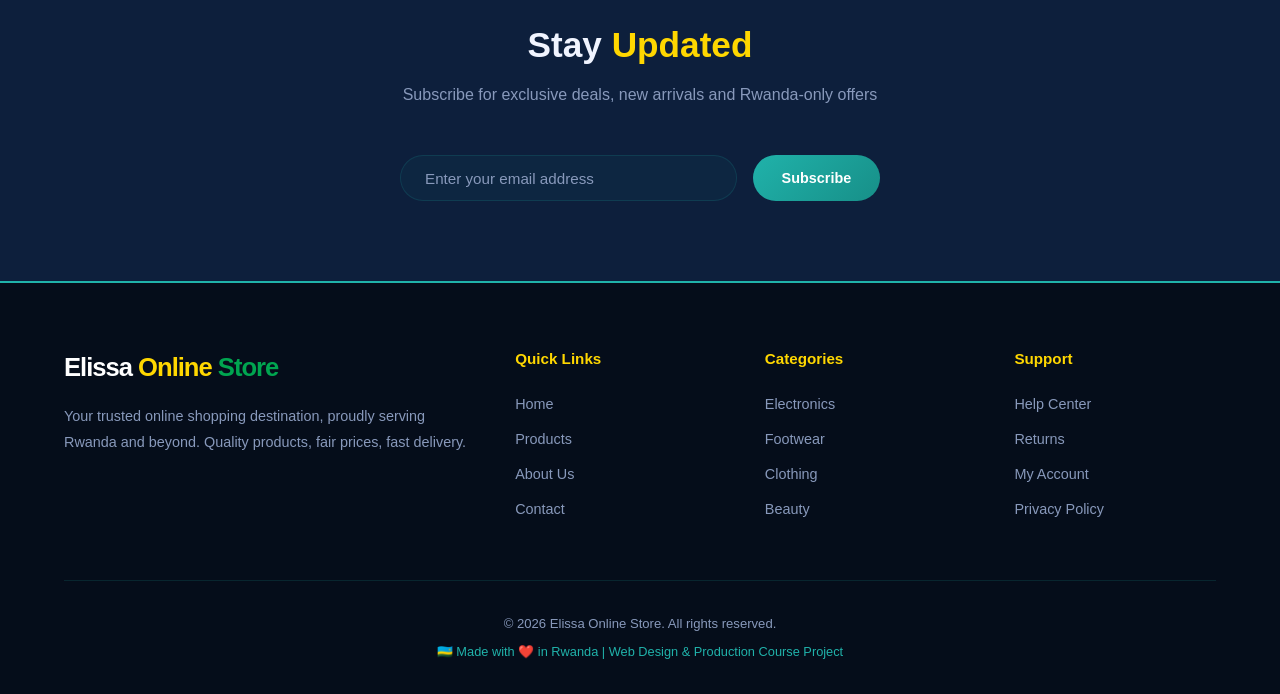
==== commit 7f2721a7: "changing the icons to real images but not all resolved" ====
--- a/index.html
+++ b/index.html
@@ -1,231 +1,273 @@
 <!DOCTYPE html>
 <html lang="en">
+
 <head>
   <meta charset="UTF-8">
   <meta name="viewport" content="width=device-width, initial-scale=1.0">
   <title>Elissa Online Store – Quality You Can Trust</title>
   <link rel="stylesheet" href="css/style.css">
 </head>
+
 <body>
 
-<!-- NAVBAR -->
-<nav class="navbar">
-  <a href="index.html" class="logo">Elissa<span> Online</span><em> Store</em></a>
-  <ul class="nav-links">
-    <li><a href="index.html">Home</a></li>
-    <li><a href="prouducts.html">Products</a></li>
-    <li><a href="about.html">About</a></li>
-    <li><a href="member.html">Member</a></li>
-    <li><a href="contact.html">Contact</a></li>
-  </ul>
-  <div class="nav-right">
-    <a href="prouducts.html" class="cart-icon">🛒<span class="cart-count">0</span></a>
-    <div class="hamburger"><span></span><span></span><span></span></div>
-  </div>
-</nav>
-
-<!-- HERO -->
-<section class="hero">
-  <div class="hero-stripe"></div>
-  <div class="hero-inner">
-    <div class="hero-text">
-      <span class="hero-tag">🇷🇼 Proudly Serving Rwanda & Beyond</span>
-      <h1>Shop Smart, <span class="line2">Live Better</span></h1>
-      <p>Welcome to Elissa Online Store — your trusted destination for premium products. From electronics to fashion, we bring quality directly to your doorstep across Rwanda and the world.</p>
-      <div class="hero-btns">
-        <a href="prouducts.html" class="btn btn-gold">Shop Now →</a>
-        <a href="about.html" class="btn btn-outline">Our Story</a>
-      </div>
-      <div class="hero-stats">
-        <div class="stat"><h3>5K+</h3><p>Happy Clients</p></div>
-        <div class="stat"><h3>800+</h3><p>Products</p></div>
-        <div class="stat"><h3>4.8★</h3><p>Rating</p></div>
-      </div>
-    </div>
-    <div class="hero-visual">
-      <div class="h-card">
-        <span class="emoji">🎧</span>
-        <div>
-          <span class="tag">BESTSELLER</span>
-          <h4>Pro Headphones</h4>
-          <div class="price">RWF 89,000</div>
-        </div>
-      </div>
-      <div class="h-card" style="text-align:center;">
-        <div class="emoji" style="font-size:2.5rem;">⌚</div>
-        <span class="tag">NEW</span>
-        <h4>Smart Watch</h4>
-        <div class="price">RWF 249,000</div>
-      </div>
-      <div class="h-card" style="text-align:center;">
-        <div class="emoji" style="font-size:2.5rem;">👟</div>
-        <span class="tag">TRENDING</span>
-        <h4>Air Max Pro</h4>
-        <div class="price">RWF 129,000</div>
-      </div>
-    </div>
-  </div>
-</section>
-
-<!-- CATEGORIES -->
-<section class="categories">
-  <div class="section-title">
-    <h2>Browse by <span class="gold">Category</span></h2>
-    <p>Find exactly what you need</p>
-  </div>
-  <div class="cat-grid">
-    <div class="cat-card" onclick="location.href='prouducts.html'"><div class="icon">👟</div><h3>Footwear</h3></div>
-    <div class="cat-card" onclick="location.href='prouducts.html'"><div class="icon">👗</div><h3>Clothing</h3></div>
-    <div class="cat-card" onclick="location.href='prouducts.html'"><div class="icon">⌚</div><h3>Accessories</h3></div>
-    <div class="cat-card" onclick="location.href='prouducts.html'"><div class="icon">🎧</div><h3>Electronics</h3></div>
-    <div class="cat-card" onclick="location.href='prouducts.html'"><div class="icon">💄</div><h3>Beauty</h3></div>
-    <div class="cat-card" onclick="location.href='prouducts.html'"><div class="icon">🏠</div><h3>Home & Living</h3></div>
-  </div>
-</section>
-
-<!-- FEATURED PRODUCTS -->
-<section>
-  <div class="section-title">
-    <h2>Featured <span class="accent">Products</span></h2>
-    <p>Our most popular items this week</p>
-  </div>
-  <div class="products-grid">
-    <div class="product-card" data-cat="electronics">
-      <span class="badge">🔥 HOT</span>
-      <div class="prod-img">🎧</div>
-      <div class="prod-info">
-        <h3>Pro Wireless Headphones</h3>
-        <div class="prod-rating">★★★★★ (128 reviews)</div>
-        <div class="prod-price"><span class="price-now">RWF 89,000</span><span class="price-old">RWF 129,000</span></div>
-        <div class="prod-actions">
-          <button class="btn btn-primary" onclick="addToCart('p1','Pro Headphones',89000,'🎧')">Add to Cart</button>
-          <a href="prouducts.html" class="btn btn-outline">View</a>
-        </div>
-      </div>
-    </div>
-    <div class="product-card" data-cat="accessories">
-      <span class="badge badge-green">NEW</span>
-      <div class="prod-img">⌚</div>
-      <div class="prod-info">
-        <h3>Smart Watch Series 5</h3>
-        <div class="prod-rating">★★★★☆ (84 reviews)</div>
-        <div class="prod-price"><span class="price-now">RWF 249,000</span><span class="price-old">RWF 299,000</span></div>
-        <div class="prod-actions">
-          <button class="btn btn-primary" onclick="addToCart('p2','Smart Watch',249000,'⌚')">Add to Cart</button>
-          <a href="prouducts.html" class="btn btn-outline">View</a>
-        </div>
-      </div>
-    </div>
-    <div class="product-card" data-cat="footwear">
-      <div class="prod-img">👟</div>
-      <div class="prod-info">
-        <h3>Air Max Pro X Sneakers</h3>
-        <div class="prod-rating">★★★★★ (256 reviews)</div>
-        <div class="prod-price"><span class="price-now">RWF 129,000</span><span class="price-old">RWF 179,000</span></div>
-        <div class="prod-actions">
-          <button class="btn btn-primary" onclick="addToCart('p3','Air Max Pro X',129000,'👟')">Add to Cart</button>
-          <a href="prouducts.html" class="btn btn-outline">View</a>
-        </div>
-      </div>
-    </div>
-    <div class="product-card" data-cat="beauty">
-      <span class="badge">SALE</span>
-      <div class="prod-img">💄</div>
-      <div class="prod-info">
-        <h3>Luxury Lip Collection</h3>
-        <div class="prod-rating">★★★★☆ (91 reviews)</div>
-        <div class="prod-price"><span class="price-now">RWF 45,000</span><span class="price-old">RWF 65,000</span></div>
-        <div class="prod-actions">
-          <button class="btn btn-primary" onclick="addToCart('p4','Lip Collection',45000,'💄')">Add to Cart</button>
-          <a href="prouducts.html" class="btn btn-outline">View</a>
-        </div>
-      </div>
-    </div>
-  </div>
-  <div style="text-align:center;margin-top:2.5rem;">
-    <a href="prouducts.html" class="btn btn-gold">View All Products →</a>
-  </div>
-</section>
-
-<!-- RWANDA FEATURE BANNER -->
-<section class="rwanda-banner">
-  <h2>🇷🇼 Proud to Serve <span class="gold">Rwanda</span></h2>
-  <p>Elissa Online Store is dedicated to bringing quality products to every corner of Rwanda and Africa. We believe every Rwandan deserves access to the best products at fair prices — <em style="color:var(--accent);">Ubumwe, Ubutwari, Akazi</em> (Unity, Courage, Work).</p>
-  <div class="rwanda-flags">
-    <div class="flag-item"><span class="num">🇷🇼</span><span class="lbl">Based in Rwanda</span></div>
-    <div class="flag-item"><span class="num">🚚</span><span class="lbl">Delivery Nationwide</span></div>
-    <div class="flag-item"><span class="num">💳</span><span class="lbl">MTN MoMo Accepted</span></div>
-    <div class="flag-item"><span class="num">🤝</span><span class="lbl">Local Support</span></div>
-  </div>
-  <a href="about.html" class="btn btn-green">Learn About Us</a>
-</section>
-
-<!-- FLASH SALE -->
-<section class="promo">
-  <h2>⚡ Flash Sale — Up to 40% OFF!</h2>
-  <p>Limited time deals. Order before the timer runs out!</p>
-  <div class="countdown">
-    <div class="cd-box"><span class="num" id="days">03</span><span class="lbl">Days</span></div>
-    <div class="cd-box"><span class="num" id="hours">00</span><span class="lbl">Hours</span></div>
-    <div class="cd-box"><span class="num" id="minutes">00</span><span class="lbl">Mins</span></div>
-    <div class="cd-box"><span class="num" id="seconds">00</span><span class="lbl">Secs</span></div>
-  </div>
-  <a href="prouducts.html" class="btn btn-gold">Shop the Sale →</a>
-</section>
-
-<!-- NEWSLETTER -->
-<section class="newsletter">
-  <div class="section-title">
-    <h2>Stay <span class="gold">Updated</span></h2>
-    <p>Subscribe for exclusive deals, new arrivals and Rwanda-only offers</p>
-  </div>
-  <form class="nl-form">
-    <input type="email" placeholder="Enter your email address" required>
-    <button type="submit" class="btn btn-primary">Subscribe</button>
-  </form>
-</section>
-
-<!-- FOOTER -->
-<footer>
-  <div class="footer-grid">
-    <div class="footer-brand">
-      <a href="index.html" class="logo">Elissa<span> Online</span><em> Store</em></a>
-      <p>Your trusted online shopping destination, proudly serving Rwanda and beyond. Quality products, fair prices, fast delivery.</p>
-    </div>
-    <div class="footer-col">
-      <h4>Quick Links</h4>
-      <ul>
-        <li><a href="index.html">Home</a></li>
-        <li><a href="prouducts.html">Products</a></li>
-        <li><a href="about.html">About Us</a></li>
-        <li><a href="contact.html">Contact</a></li>
-      </ul>
-    </div>
-    <div class="footer-col">
-      <h4>Categories</h4>
-      <ul>
-        <li><a href="prouducts.html">Electronics</a></li>
-        <li><a href="prouducts.html">Footwear</a></li>
-        <li><a href="prouducts.html">Clothing</a></li>
-        <li><a href="prouducts.html">Beauty</a></li>
-      </ul>
-    </div>
-    <div class="footer-col">
-      <h4>Support</h4>
-      <ul>
-        <li><a href="contact.html">Help Center</a></li>
-        <li><a href="contact.html">Returns</a></li>
-        <li><a href="member.html">My Account</a></li>
-        <li><a href="contact.html">Privacy Policy</a></li>
-      </ul>
-    </div>
-  </div>
-  <div class="footer-bottom">
-    © 2026 Elissa Online Store. All rights reserved.
-    <div class="footer-flag">🇷🇼 Made with ❤️ in Rwanda | Web Design & Production Course Project</div>
-  </div>
-</footer>
-
-<script src="js/main.js"></script>
+  <!-- NAVBAR -->
+  <nav class="navbar">
+    <a href="index.html" class="logo">Elissa<span> Online</span><em> Store</em></a>
+    <ul class="nav-links">
+      <li><a href="index.html">Home</a></li>
+      <li><a href="prouducts.html">Products</a></li>
+      <li><a href="about.html">About</a></li>
+      <li><a href="member.html">Member</a></li>
+      <li><a href="contact.html">Contact</a></li>
+    </ul>
+    <div class="nav-right">
+      <a href="prouducts.html" class="cart-icon">🛒<span class="cart-count">0</span></a>
+      <div class="hamburger"><span></span><span></span><span></span></div>
+    </div>
+  </nav>
+
+  <!-- HERO -->
+  <section class="hero">
+    <div class="hero-stripe"></div>
+    <div class="hero-inner">
+      <div class="hero-text">
+        <span class="hero-tag">🇷🇼 Proudly Serving Rwanda & Beyond</span>
+        <h1>Shop Smart, <span class="line2">Live Better</span></h1>
+        <p>Welcome to Elissa Online Store — your trusted destination for premium products. From electronics to fashion,
+          we bring quality directly to your doorstep across Rwanda and the world.</p>
+        <div class="hero-btns">
+          <a href="prouducts.html" class="btn btn-gold">Shop Now →</a>
+          <a href="about.html" class="btn btn-outline">Our Story</a>
+        </div>
+        <div class="hero-stats">
+          <div class="stat">
+            <h3>5K+</h3>
+            <p>Happy Clients</p>
+          </div>
+          <div class="stat">
+            <h3>800+</h3>
+            <p>Products</p>
+          </div>
+          <div class="stat">
+            <h3>4.8★</h3>
+            <p>Rating</p>
+          </div>
+        </div>
+      </div>
+      <div class="hero-visual">
+        <div class="h-card">
+          <img class="emoji" src="images/headphone.jpg" alt="">
+          <div>
+            <span class="tag">BESTSELLER</span>
+            <h4>Pro Headphones</h4>
+            <div class="price">RWF 89,000</div>
+          </div>
+        </div>
+        <div class="h-card" style="text-align:center;">
+          <div class="emoji" style="font-size:2.5rem;">
+            <img src="images/watch.jpg" alt="">
+          </div>
+          <span class="tag">NEW</span>
+          <h4>Smart Watch</h4>
+          <div class="price">RWF 249,000</div>
+        </div>
+        <div class="h-card" style="text-align:center;">
+          <div class="emoji" style="font-size:2.5rem;">
+            <img src="images/shoes.webp" alt="">
+          </div>
+          <span class="tag">TRENDING</span>
+          <h4>Air Max Pro</h4>
+          <div class="price">RWF 129,000</div>
+        </div>
+      </div>
+    </div>
+  </section>
+
+  <!-- CATEGORIES -->
+  <section class="categories">
+    <div class="section-title">
+      <h2>Browse by <span class="gold">Category</span></h2>
+      <p>Find exactly what you need</p>
+    </div>
+    <div class="cat-grid">
+      <div class="cat-card" onclick="location.href='prouducts.html'">
+        <div class="icon"><img src="images/shoes.webp" alt=""></div>
+        <h3>Footwear</h3>
+      </div>
+      <div class="cat-card" onclick="location.href='prouducts.html'">
+        <div class="icon"><img src="images/dress.webp" alt=""></div>
+        <h3>Clothing</h3>
+      </div>
+      <div class="cat-card" onclick="location.href='prouducts.html'">
+        <div class="icon"><img src="images/watch.jpg" alt=""></div>
+        <h3>Accessories</h3>
+      </div>
+      <div class="cat-card" onclick="location.href='prouducts.html'">
+        <div class="icon"><img src="images/headphone.jpg" alt=""></div>
+        <h3>Electronics</h3>
+      </div>
+      <div class="cat-card" onclick="location.href='prouducts.html'">
+        <div class="icon"><img src="images/lipstick.webp" alt=""></div>
+        <h3>Beauty</h3>
+      </div>
+      <div class="cat-card" onclick="location.href='prouducts.html'">
+        <div class="icon"><img src="images/utensils.jpg" alt=""></div>
+        <h3>Home & Living</h3>
+      </div>
+    </div>
+  </section>
+
+  <!-- FEATURED PRODUCTS -->
+  <section>
+    <div class="section-title">
+      <h2>Featured <span class="accent">Products</span></h2>
+      <p>Our most popular items this week</p>
+    </div>
+    <div class="products-grid">
+      <div class="product-card" data-cat="electronics">
+        <span class="badge">🔥 HOT</span>
+        <div class="prod-img"><img src="images/headphone.jpg" alt=""></div>
+        <div class="prod-info">
+          <h3>Pro Wireless Headphones</h3>
+          <div class="prod-rating">★★★★★ (128 reviews)</div>
+          <div class="prod-price"><span class="price-now">RWF 89,000</span><span class="price-old">RWF 129,000</span>
+          </div>
+          <div class="prod-actions">
+            <button class="btn btn-primary" onclick="addToCart('p1','Pro Headphones',89000,'🎧')">Add to Cart</button>
+            <a href="prouducts.html" class="btn btn-outline">View</a>
+          </div>
+        </div>
+      </div>
+      <div class="product-card" data-cat="accessories">
+        <span class="badge badge-green">NEW</span>
+        <div class="prod-img"><img src="images/watch.jpg" alt=""></div>
+        <div class="prod-info">
+          <h3>Smart Watch Series 5</h3>
+          <div class="prod-rating">★★★★☆ (84 reviews)</div>
+          <div class="prod-price"><span class="price-now">RWF 249,000</span><span class="price-old">RWF 299,000</span>
+          </div>
+          <div class="prod-actions">
+            <button class="btn btn-primary" onclick="addToCart('p2','Smart Watch',249000,'⌚')">Add to Cart</button>
+            <a href="prouducts.html" class="btn btn-outline">View</a>
+          </div>
+        </div>
+      </div>
+      <div class="product-card" data-cat="footwear">
+        <div class="prod-img"><img src="images/shoes.webp" alt=""></div>
+        <div class="prod-info">
+          <h3>Air Max Pro X Sneakers</h3>
+          <div class="prod-rating">★★★★★ (256 reviews)</div>
+          <div class="prod-price"><span class="price-now">RWF 129,000</span><span class="price-old">RWF 179,000</span>
+          </div>
+          <div class="prod-actions">
+            <button class="btn btn-primary" onclick="addToCart('p3','Air Max Pro X',129000,'👟')">Add to Cart</button>
+            <a href="prouducts.html" class="btn btn-outline">View</a>
+          </div>
+        </div>
+      </div>
+      <div class="product-card" data-cat="beauty">
+        <span class="badge">SALE</span>
+        <div class="prod-img"><img src="images/lipstick.webp" alt=""></div>
+        <div class="prod-info">
+          <h3>Luxury Lip Collection</h3>
+          <div class="prod-rating">★★★★☆ (91 reviews)</div>
+          <div class="prod-price"><span class="price-now">RWF 45,000</span><span class="price-old">RWF 65,000</span>
+          </div>
+          <div class="prod-actions">
+            <button class="btn btn-primary" onclick="addToCart('p4','Lip Collection',45000,'💄')">Add to Cart</button>
+            <a href="prouducts.html" class="btn btn-outline">View</a>
+          </div>
+        </div>
+      </div>
+    </div>
+    <div style="text-align:center;margin-top:2.5rem;">
+      <a href="prouducts.html" class="btn btn-gold">View All Products →</a>
+    </div>
+  </section>
+
+  <!-- RWANDA FEATURE BANNER -->
+  <section class="rwanda-banner">
+    <h2>🇷🇼 Proud to Serve <span class="gold">Rwanda</span></h2>
+    <p>Elissa Online Store is dedicated to bringing quality products to every corner of Rwanda and Africa. We believe
+      every Rwandan deserves access to the best products at fair prices — <em style="color:var(--accent);">Ubumwe,
+        Ubutwari, Akazi</em> (Unity, Courage, Work).</p>
+    <div class="rwanda-flags">
+      <div class="flag-item"><span class="num">🇷🇼</span><span class="lbl">Based in Rwanda</span></div>
+      <div class="flag-item"><span class="num">🚚</span><span class="lbl">Delivery Nationwide</span></div>
+      <div class="flag-item"><span class="num">💳</span><span class="lbl">MTN MoMo Accepted</span></div>
+      <div class="flag-item"><span class="num">🤝</span><span class="lbl">Local Support</span></div>
+    </div>
+    <a href="about.html" class="btn btn-green">Learn About Us</a>
+  </section>
+
+  <!-- FLASH SALE -->
+  <section class="promo">
+    <h2>⚡ Flash Sale — Up to 40% OFF!</h2>
+    <p>Limited time deals. Order before the timer runs out!</p>
+    <div class="countdown">
+      <div class="cd-box"><span class="num" id="days">03</span><span class="lbl">Days</span></div>
+      <div class="cd-box"><span class="num" id="hours">00</span><span class="lbl">Hours</span></div>
+      <div class="cd-box"><span class="num" id="minutes">00</span><span class="lbl">Mins</span></div>
+      <div class="cd-box"><span class="num" id="seconds">00</span><span class="lbl">Secs</span></div>
+    </div>
+    <a href="prouducts.html" class="btn btn-gold">Shop the Sale →</a>
+  </section>
+
+  <!-- NEWSLETTER -->
+  <section class="newsletter">
+    <div class="section-title">
+      <h2>Stay <span class="gold">Updated</span></h2>
+      <p>Subscribe for exclusive deals, new arrivals and Rwanda-only offers</p>
+    </div>
+    <form class="nl-form">
+      <input type="email" placeholder="Enter your email address" required>
+      <button type="submit" class="btn btn-primary">Subscribe</button>
+    </form>
+  </section>
+
+  <!-- FOOTER -->
+  <footer>
+    <div class="footer-grid">
+      <div class="footer-brand">
+        <a href="index.html" class="logo">Elissa<span> Online</span><em> Store</em></a>
+        <p>Your trusted online shopping destination, proudly serving Rwanda and beyond. Quality products, fair prices,
+          fast delivery.</p>
+      </div>
+      <div class="footer-col">
+        <h4>Quick Links</h4>
+        <ul>
+          <li><a href="index.html">Home</a></li>
+          <li><a href="prouducts.html">Products</a></li>
+          <li><a href="about.html">About Us</a></li>
+          <li><a href="contact.html">Contact</a></li>
+        </ul>
+      </div>
+      <div class="footer-col">
+        <h4>Categories</h4>
+        <ul>
+          <li><a href="prouducts.html">Electronics</a></li>
+          <li><a href="prouducts.html">Footwear</a></li>
+          <li><a href="prouducts.html">Clothing</a></li>
+          <li><a href="prouducts.html">Beauty</a></li>
+        </ul>
+      </div>
+      <div class="footer-col">
+        <h4>Support</h4>
+        <ul>
+          <li><a href="contact.html">Help Center</a></li>
+          <li><a href="contact.html">Returns</a></li>
+          <li><a href="member.html">My Account</a></li>
+          <li><a href="contact.html">Privacy Policy</a></li>
+        </ul>
+      </div>
+    </div>
+    <div class="footer-bottom">
+      © 2026 Elissa Online Store. All rights reserved.
+      <div class="footer-flag">🇷🇼 Made with ❤️ in Rwanda | Web Design & Production Course Project</div>
+    </div>
+  </footer>
+
+  <script src="js/main.js"></script>
 </body>
-</html>
+
+</html>
--- a/css/style.css
+++ b/css/style.css
@@ -3,30 +3,56 @@
   --primary: #0a1628;
   --secondary: #0d1f3c;
   --card: #112244;
-  --accent: #20b2aa;      /* teal/blue — Rwanda flag blue */
-  --gold: #FFD700;        /* Rwanda flag yellow/gold */
-  --green: #00a550;       /* Rwanda flag green */
+  --accent: #20b2aa;
+  /* teal/blue — Rwanda flag blue */
+  --gold: #FFD700;
+  /* Rwanda flag yellow/gold */
+  --green: #00a550;
+  /* Rwanda flag green */
   --text: #f0f4ff;
   --muted: #8899bb;
-  --border: rgba(32,178,170,0.15);
+  --border: rgba(32, 178, 170, 0.15);
   --radius: 14px;
-  --shadow: 0 8px 30px rgba(0,0,0,0.4);
+  --shadow: 0 8px 30px rgba(0, 0, 0, 0.4);
   --transition: all 0.3s ease;
 }
 
-* { margin:0; padding:0; box-sizing:border-box; }
-body { font-family:'Segoe UI', sans-serif; background:var(--primary); color:var(--text); line-height:1.6; }
-a { text-decoration:none; color:inherit; }
-ul { list-style:none; }
-img { max-width:100%; display:block; }
+* {
+  margin: 0;
+  padding: 0;
+  box-sizing: border-box;
+}
+
+body {
+  font-family: 'Segoe UI', sans-serif;
+  background: var(--primary);
+  color: var(--text);
+  line-height: 1.6;
+}
+
+a {
+  text-decoration: none;
+  color: inherit;
+}
+
+ul {
+  list-style: none;
+}
+
+img {
+  max-width: 100%;
+  display: block;
+}
 
 /* ===== NAVBAR ===== */
 .navbar {
   position: fixed;
-  top:0; left:0; right:0;
+  top: 0;
+  left: 0;
+  right: 0;
   z-index: 999;
   height: 68px;
-  background: rgba(10,22,40,0.97);
+  background: rgba(10, 22, 40, 0.97);
   border-bottom: 2px solid var(--accent);
   display: flex;
   align-items: center;
@@ -35,291 +61,1379 @@
   backdrop-filter: blur(12px);
 }
 
-.logo { font-size:1.6rem; font-weight:900; color:#fff; letter-spacing:-1px; }
-.logo span { color:var(--gold); }
-.logo em { color:var(--green); font-style:normal; }
-
-.nav-links { display:flex; gap:2rem; align-items:center; }
-.nav-links a { color:var(--muted); font-weight:500; transition:var(--transition); position:relative; padding-bottom:3px; font-size:.95rem; }
-.nav-links a::after { content:''; position:absolute; bottom:0; left:0; width:0; height:2px; background:var(--gold); transition:var(--transition); }
-.nav-links a:hover, .nav-links a.active { color:var(--gold); }
-.nav-links a:hover::after, .nav-links a.active::after { width:100%; }
-
-.nav-right { display:flex; align-items:center; gap:1.5rem; }
-.cart-icon { position:relative; font-size:1.3rem; cursor:pointer; color:var(--muted); transition:var(--transition); }
-.cart-icon:hover { color:var(--gold); }
-.cart-count { position:absolute; top:-7px; right:-7px; background:var(--gold); color:#000; font-size:.6rem; font-weight:900; width:17px; height:17px; border-radius:50%; display:flex; align-items:center; justify-content:center; }
-
-.hamburger { display:none; flex-direction:column; gap:5px; cursor:pointer; }
-.hamburger span { display:block; width:24px; height:2px; background:#fff; transition:var(--transition); }
+.logo {
+  font-size: 1.6rem;
+  font-weight: 900;
+  color: #fff;
+  letter-spacing: -1px;
+}
+
+.logo span {
+  color: var(--gold);
+}
+
+.logo em {
+  color: var(--green);
+  font-style: normal;
+}
+
+.nav-links {
+  display: flex;
+  gap: 2rem;
+  align-items: center;
+}
+
+.nav-links a {
+  color: var(--muted);
+  font-weight: 500;
+  transition: var(--transition);
+  position: relative;
+  padding-bottom: 3px;
+  font-size: .95rem;
+}
+
+.nav-links a::after {
+  content: '';
+  position: absolute;
+  bottom: 0;
+  left: 0;
+  width: 0;
+  height: 2px;
+  background: var(--gold);
+  transition: var(--transition);
+}
+
+.nav-links a:hover,
+.nav-links a.active {
+  color: var(--gold);
+}
+
+.nav-links a:hover::after,
+.nav-links a.active::after {
+  width: 100%;
+}
+
+.nav-right {
+  display: flex;
+  align-items: center;
+  gap: 1.5rem;
+}
+
+.cart-icon {
+  position: relative;
+  font-size: 1.3rem;
+  cursor: pointer;
+  color: var(--muted);
+  transition: var(--transition);
+}
+
+.cart-icon:hover {
+  color: var(--gold);
+}
+
+.cart-count {
+  position: absolute;
+  top: -7px;
+  right: -7px;
+  background: var(--gold);
+  color: #000;
+  font-size: .6rem;
+  font-weight: 900;
+  width: 17px;
+  height: 17px;
+  border-radius: 50%;
+  display: flex;
+  align-items: center;
+  justify-content: center;
+}
+
+.hamburger {
+  display: none;
+  flex-direction: column;
+  gap: 5px;
+  cursor: pointer;
+}
+
+.hamburger span {
+  display: block;
+  width: 24px;
+  height: 2px;
+  background: #fff;
+  transition: var(--transition);
+}
 
 /* ===== BUTTONS ===== */
-.btn { display:inline-flex; align-items:center; gap:.5rem; padding:.75rem 1.8rem; border-radius:50px; font-weight:700; font-size:.9rem; cursor:pointer; border:none; transition:var(--transition); }
-.btn-primary { background:linear-gradient(135deg, var(--accent), #178f88); color:#fff; }
-.btn-primary:hover { transform:translateY(-2px); box-shadow:0 6px 20px rgba(32,178,170,.45); }
-.btn-gold { background:linear-gradient(135deg, var(--gold), #e6b800); color:#000; font-weight:800; }
-.btn-gold:hover { transform:translateY(-2px); box-shadow:0 6px 20px rgba(255,215,0,.4); }
-.btn-outline { background:transparent; border:2px solid var(--accent); color:var(--accent); }
-.btn-outline:hover { background:var(--accent); color:#fff; transform:translateY(-2px); }
-.btn-green { background:linear-gradient(135deg, var(--green), #007a3d); color:#fff; }
-.btn-green:hover { transform:translateY(-2px); box-shadow:0 6px 20px rgba(0,165,80,.4); }
+.btn {
+  display: inline-flex;
+  align-items: center;
+  gap: .5rem;
+  padding: .75rem 1.8rem;
+  border-radius: 50px;
+  font-weight: 700;
+  font-size: .9rem;
+  cursor: pointer;
+  border: none;
+  transition: var(--transition);
+}
+
+.btn-primary {
+  background: linear-gradient(135deg, var(--accent), #178f88);
+  color: #fff;
+}
+
+.btn-primary:hover {
+  transform: translateY(-2px);
+  box-shadow: 0 6px 20px rgba(32, 178, 170, .45);
+}
+
+.btn-gold {
+  background: linear-gradient(135deg, var(--gold), #e6b800);
+  color: #000;
+  font-weight: 800;
+}
+
+.btn-gold:hover {
+  transform: translateY(-2px);
+  box-shadow: 0 6px 20px rgba(255, 215, 0, .4);
+}
+
+.btn-outline {
+  background: transparent;
+  border: 2px solid var(--accent);
+  color: var(--accent);
+}
+
+.btn-outline:hover {
+  background: var(--accent);
+  color: #fff;
+  transform: translateY(-2px);
+}
+
+.btn-green {
+  background: linear-gradient(135deg, var(--green), #007a3d);
+  color: #fff;
+}
+
+.btn-green:hover {
+  transform: translateY(-2px);
+  box-shadow: 0 6px 20px rgba(0, 165, 80, .4);
+}
 
 /* ===== SECTIONS ===== */
-section { padding:5rem 5%; }
-.section-title { text-align:center; margin-bottom:3rem; }
-.section-title h2 { font-size:2.2rem; font-weight:900; margin-bottom:.5rem; }
-.section-title p { color:var(--muted); }
-.accent { color:var(--accent); }
-.gold { color:var(--gold); }
-.green-text { color:var(--green); }
+section {
+  padding: 5rem 5%;
+}
+
+.section-title {
+  text-align: center;
+  margin-bottom: 3rem;
+}
+
+.section-title h2 {
+  font-size: 2.2rem;
+  font-weight: 900;
+  margin-bottom: .5rem;
+}
+
+.section-title p {
+  color: var(--muted);
+}
+
+.accent {
+  color: var(--accent);
+}
+
+.gold {
+  color: var(--gold);
+}
+
+.green-text {
+  color: var(--green);
+}
 
 /* ===== HERO ===== */
 .hero {
-  min-height:100vh;
-  padding-top:68px;
-  display:flex;
-  align-items:center;
+  min-height: 100vh;
+  padding-top: 68px;
+  display: flex;
+  align-items: center;
   background: linear-gradient(135deg, #0a1628 0%, #0d2040 40%, #0a1e35 100%);
-  position:relative;
-  overflow:hidden;
+  position: relative;
+  overflow: hidden;
 }
 
 .hero::before {
-  content:'';
-  position:absolute;
-  top:10%; right:-5%;
-  width:550px; height:550px;
-  background:radial-gradient(circle, rgba(32,178,170,.1) 0%, transparent 65%);
-  animation:glow 6s ease-in-out infinite;
+  content: '';
+  position: absolute;
+  top: 10%;
+  right: -5%;
+  width: 550px;
+  height: 550px;
+  background: radial-gradient(circle, rgba(32, 178, 170, .1) 0%, transparent 65%);
+  animation: glow 6s ease-in-out infinite;
 }
 
 .hero::after {
-  content:'';
-  position:absolute;
-  bottom:10%; left:-5%;
-  width:400px; height:400px;
-  background:radial-gradient(circle, rgba(255,215,0,.07) 0%, transparent 65%);
-  animation:glow 6s ease-in-out 3s infinite;
+  content: '';
+  position: absolute;
+  bottom: 10%;
+  left: -5%;
+  width: 400px;
+  height: 400px;
+  background: radial-gradient(circle, rgba(255, 215, 0, .07) 0%, transparent 65%);
+  animation: glow 6s ease-in-out 3s infinite;
 }
 
 /* Rwanda flag stripe decoration */
 .hero-stripe {
-  position:absolute;
-  top:0; right:0;
-  width:6px;
-  height:100%;
-  background:linear-gradient(to bottom, var(--accent) 33%, var(--gold) 33%, var(--gold) 66%, var(--green) 66%);
-  opacity:.4;
-}
-
-@keyframes glow { 0%,100%{transform:scale(1);opacity:.5;} 50%{transform:scale(1.15);opacity:1;} }
-
-.hero-inner { max-width:1200px; margin:0 auto; width:100%; display:flex; align-items:center; gap:4rem; }
-.hero-text { flex:1; }
-
-.hero-tag { display:inline-flex; align-items:center; gap:.5rem; background:rgba(32,178,170,.12); color:var(--accent); border:1px solid rgba(32,178,170,.3); padding:.4rem 1.1rem; border-radius:50px; font-size:.82rem; font-weight:700; margin-bottom:1.5rem; animation:fadeUp .6s ease both; }
-
-.hero-text h1 { font-size:clamp(2.2rem,5vw,3.8rem); font-weight:900; line-height:1.1; margin-bottom:1.5rem; animation:fadeUp .7s .1s ease both; }
-.hero-text h1 .line2 { color:var(--gold); display:block; }
-
-.hero-text p { color:var(--muted); font-size:1.05rem; margin-bottom:2rem; animation:fadeUp .7s .2s ease both; line-height:1.8; }
-.hero-btns { display:flex; gap:1rem; flex-wrap:wrap; animation:fadeUp .7s .3s ease both; }
-
-.hero-stats { display:flex; gap:2.5rem; margin-top:3rem; animation:fadeUp .7s .4s ease both; }
-.stat h3 { font-size:1.9rem; font-weight:900; color:var(--gold); }
-.stat p { font-size:.8rem; color:var(--muted); }
-
-.hero-visual { flex:1; display:grid; grid-template-columns:1fr 1fr; gap:1rem; animation:fadeRight .9s .2s ease both; }
-.h-card { background:var(--card); border-radius:var(--radius); padding:1.5rem; border:1px solid var(--border); transition:var(--transition); }
-.h-card:hover { transform:translateY(-6px); border-color:rgba(255,215,0,.4); box-shadow:0 10px 30px rgba(0,0,0,.3); }
-.h-card:first-child { grid-column:span 2; display:flex; align-items:center; gap:1rem; }
-.h-card .emoji { font-size:2.5rem; }
-.h-card h4 { font-size:.95rem; margin-bottom:.2rem; }
-.h-card .price { color:var(--gold); font-weight:800; }
-.h-card .tag { font-size:.72rem; color:var(--green); font-weight:700; background:rgba(0,165,80,.1); padding:.2rem .6rem; border-radius:50px; display:inline-block; margin-bottom:.3rem; }
-
-@keyframes fadeUp { from{opacity:0;transform:translateY(25px);} to{opacity:1;transform:translateY(0);} }
-@keyframes fadeRight { from{opacity:0;transform:translateX(25px);} to{opacity:1;transform:translateX(0);} }
+  position: absolute;
+  top: 0;
+  right: 0;
+  width: 6px;
+  height: 100%;
+  background: linear-gradient(to bottom, var(--accent) 33%, var(--gold) 33%, var(--gold) 66%, var(--green) 66%);
+  opacity: .4;
+}
+
+@keyframes glow {
+
+  0%,
+  100% {
+    transform: scale(1);
+    opacity: .5;
+  }
+
+  50% {
+    transform: scale(1.15);
+    opacity: 1;
+  }
+}
+
+.hero-inner {
+  max-width: 1200px;
+  margin: 0 auto;
+  width: 100%;
+  display: flex;
+  align-items: center;
+  gap: 4rem;
+}
+
+.hero-text {
+  flex: 1;
+}
+
+.hero-tag {
+  display: inline-flex;
+  align-items: center;
+  gap: .5rem;
+  background: rgba(32, 178, 170, .12);
+  color: var(--accent);
+  border: 1px solid rgba(32, 178, 170, .3);
+  padding: .4rem 1.1rem;
+  border-radius: 50px;
+  font-size: .82rem;
+  font-weight: 700;
+  margin-bottom: 1.5rem;
+  animation: fadeUp .6s ease both;
+}
+
+.hero-text h1 {
+  font-size: clamp(2.2rem, 5vw, 3.8rem);
+  font-weight: 900;
+  line-height: 1.1;
+  margin-bottom: 1.5rem;
+  animation: fadeUp .7s .1s ease both;
+}
+
+.hero-text h1 .line2 {
+  color: var(--gold);
+  display: block;
+}
+
+.hero-text p {
+  color: var(--muted);
+  font-size: 1.05rem;
+  margin-bottom: 2rem;
+  animation: fadeUp .7s .2s ease both;
+  line-height: 1.8;
+}
+
+.hero-btns {
+  display: flex;
+  gap: 1rem;
+  flex-wrap: wrap;
+  animation: fadeUp .7s .3s ease both;
+}
+
+.hero-stats {
+  display: flex;
+  gap: 2.5rem;
+  margin-top: 3rem;
+  animation: fadeUp .7s .4s ease both;
+}
+
+.stat h3 {
+  font-size: 1.9rem;
+  font-weight: 900;
+  color: var(--gold);
+}
+
+.stat p {
+  font-size: .8rem;
+  color: var(--muted);
+}
+
+.hero-visual {
+  flex: 1;
+  display: grid;
+  grid-template-columns: 1fr 1fr;
+  gap: 1rem;
+  animation: fadeRight .9s .2s ease both;
+}
+
+.h-card {
+  background: var(--card);
+  border-radius: var(--radius);
+  padding: 1.5rem;
+  border: 1px solid var(--border);
+  transition: var(--transition);
+}
+
+.h-card:hover {
+  transform: translateY(-6px);
+  border-color: rgba(255, 215, 0, .4);
+  box-shadow: 0 10px 30px rgba(0, 0, 0, .3);
+}
+
+.h-card:first-child {
+  grid-column: span 2;
+  display: flex;
+  align-items: center;
+  gap: 1rem;
+}
+
+.h-card .emoji {
+  width: 70px;
+  height: 70px;
+  object-fit: cover;
+  border-radius: 12px;
+}
+
+.emoji img {
+  width: 70px;
+  height: 70px;
+  object-fit: cover;
+  border-radius: 12px;
+}
+
+.h-card h4 {
+  font-size: .95rem;
+  margin-bottom: .2rem;
+}
+
+.h-card .price {
+  color: var(--gold);
+  font-weight: 800;
+}
+
+.h-card .tag {
+  font-size: .72rem;
+  color: var(--green);
+  font-weight: 700;
+  background: rgba(0, 165, 80, .1);
+  padding: .2rem .6rem;
+  border-radius: 50px;
+  display: inline-block;
+  margin-bottom: .3rem;
+}
+
+@keyframes fadeUp {
+  from {
+    opacity: 0;
+    transform: translateY(25px);
+  }
+
+  to {
+    opacity: 1;
+    transform: translateY(0);
+  }
+}
+
+@keyframes fadeRight {
+  from {
+    opacity: 0;
+    transform: translateX(25px);
+  }
+
+  to {
+    opacity: 1;
+    transform: translateX(0);
+  }
+}
 
 /* ===== CATEGORIES ===== */
-.categories { background:var(--secondary); }
-.cat-grid { display:grid; grid-template-columns:repeat(auto-fit, minmax(150px,1fr)); gap:1.5rem; max-width:1200px; margin:0 auto; }
-.cat-card { background:var(--card); border-radius:var(--radius); padding:2rem 1rem; text-align:center; border:1px solid var(--border); cursor:pointer; transition:var(--transition); }
-.cat-card:hover { background:linear-gradient(135deg, var(--accent), #178f88); transform:translateY(-7px); border-color:var(--accent); box-shadow:0 10px 25px rgba(32,178,170,.3); }
-.cat-card .icon { font-size:2.3rem; margin-bottom:.8rem; }
-.cat-card h3 { font-size:.92rem; font-weight:700; }
+.categories {
+  background: var(--secondary);
+}
+
+.cat-grid {
+  display: grid;
+  grid-template-columns: repeat(auto-fit, minmax(150px, 1fr));
+  gap: 1.5rem;
+  max-width: 1200px;
+  margin: 0 auto;
+}
+
+.cat-card {
+  background: var(--card);
+  border-radius: var(--radius);
+  padding: 2rem 1rem;
+  text-align: center;
+  border: 1px solid var(--border);
+  cursor: pointer;
+  transition: var(--transition);
+}
+
+.cat-card:hover {
+  background: linear-gradient(135deg, var(--accent), #178f88);
+  transform: translateY(-7px);
+  border-color: var(--accent);
+  box-shadow: 0 10px 25px rgba(32, 178, 170, .3);
+}
+
+.cat-card .icon {
+  width: 70px;
+  height: 70px;
+  margin: 0 auto .8rem;
+  overflow: hidden;
+  border-radius: 50%;
+}
+
+.cat-card .icon img {
+  width: 100%;
+  height: 100%;
+  object-fit: cover;
+  display: block;
+}
+
+.cat-card h3 {
+  font-size: .92rem;
+  font-weight: 700;
+}
 
 /* ===== PRODUCTS ===== */
-.products-grid { display:grid; grid-template-columns:repeat(auto-fill, minmax(255px,1fr)); gap:1.8rem; max-width:1200px; margin:0 auto; }
-.product-card { background:var(--card); border-radius:var(--radius); overflow:hidden; border:1px solid var(--border); transition:var(--transition); position:relative; }
-.product-card:hover { transform:translateY(-7px); box-shadow:var(--shadow); border-color:rgba(32,178,170,.4); }
-.badge { position:absolute; top:1rem; left:1rem; background:var(--gold); color:#000; padding:.25rem .75rem; border-radius:50px; font-size:.7rem; font-weight:900; z-index:1; }
-.badge-green { background:var(--green); color:#fff; }
-.prod-img { height:185px; display:flex; align-items:center; justify-content:center; font-size:5rem; background:rgba(32,178,170,.04); }
-.prod-info { padding:1.3rem; }
-.prod-info h3 { font-size:1rem; margin-bottom:.4rem; }
-.prod-rating { color:var(--gold); font-size:.85rem; margin-bottom:.7rem; }
-.prod-price { display:flex; align-items:center; gap:.8rem; margin-bottom:1rem; }
-.price-now { font-size:1.3rem; font-weight:900; color:var(--gold); }
-.price-old { font-size:.85rem; color:var(--muted); text-decoration:line-through; }
-.prod-actions { display:flex; gap:.5rem; }
-.prod-actions .btn { flex:1; justify-content:center; padding:.55rem .8rem; font-size:.82rem; }
+.products-grid {
+  display: grid;
+  grid-template-columns: repeat(auto-fill, minmax(255px, 1fr));
+  gap: 1.8rem;
+  max-width: 1200px;
+  margin: 0 auto;
+}
+
+.product-card {
+  background: var(--card);
+  border-radius: var(--radius);
+  overflow: hidden;
+  border: 1px solid var(--border);
+  transition: var(--transition);
+  position: relative;
+}
+
+.product-card:hover {
+  transform: translateY(-7px);
+  box-shadow: var(--shadow);
+  border-color: rgba(32, 178, 170, .4);
+}
+
+.badge {
+  position: absolute;
+  top: 1rem;
+  left: 1rem;
+  background: var(--gold);
+  color: #000;
+  padding: .25rem .75rem;
+  border-radius: 50px;
+  font-size: .7rem;
+  font-weight: 900;
+  z-index: 1;
+}
+
+.badge-green {
+  background: var(--green);
+  color: #fff;
+}
+
+.prod-img {
+  height: 185px;
+  overflow: hidden;
+  background: rgba(32, 178, 170, .04);
+
+}
+
+.prod-img img {
+  width: 100%;
+  height: 100%;
+  object-fit: contain;
+  display: block;
+  transition: 0.4s;
+}
+
+.prod-info {
+  padding: 1.3rem;
+}
+
+.prod-info h3 {
+  font-size: 1rem;
+  margin-bottom: .4rem;
+}
+
+.prod-rating {
+  color: var(--gold);
+  font-size: .85rem;
+  margin-bottom: .7rem;
+}
+
+.prod-price {
+  display: flex;
+  align-items: center;
+  gap: .8rem;
+  margin-bottom: 1rem;
+}
+
+.price-now {
+  font-size: 1.3rem;
+  font-weight: 900;
+  color: var(--gold);
+}
+
+.price-old {
+  font-size: .85rem;
+  color: var(--muted);
+  text-decoration: line-through;
+}
+
+.prod-actions {
+  display: flex;
+  gap: .5rem;
+}
+
+.prod-actions .btn {
+  flex: 1;
+  justify-content: center;
+  padding: .55rem .8rem;
+  font-size: .82rem;
+}
 
 /* ===== RWANDA FEATURE BANNER ===== */
 .rwanda-banner {
-  background:linear-gradient(135deg, #0d2040 0%, #112244 50%, #0a2a1a 100%);
-  border-top:3px solid var(--accent);
-  border-bottom:3px solid var(--green);
-  padding:4rem 5%;
-  text-align:center;
-  position:relative;
-  overflow:hidden;
-}
+  background: linear-gradient(135deg, #0d2040 0%, #112244 50%, #0a2a1a 100%);
+  border-top: 3px solid var(--accent);
+  border-bottom: 3px solid var(--green);
+  padding: 4rem 5%;
+  text-align: center;
+  position: relative;
+  overflow: hidden;
+}
+
 .rwanda-banner::before {
-  content:'🇷🇼';
-  position:absolute;
-  top:50%; left:3%;
-  transform:translateY(-50%);
-  font-size:6rem;
-  opacity:.08;
-}
-.rwanda-banner h2 { font-size:2rem; font-weight:900; margin-bottom:1rem; }
-.rwanda-banner p { color:var(--muted); font-size:1.05rem; max-width:600px; margin:0 auto 2rem; line-height:1.8; }
-.rwanda-flags { display:flex; justify-content:center; gap:1.5rem; margin-bottom:2rem; flex-wrap:wrap; }
-.flag-item { background:rgba(255,255,255,.05); border-radius:var(--radius); padding:1.2rem 1.8rem; border:1px solid var(--border); text-align:center; min-width:130px; }
-.flag-item .num { font-size:1.8rem; font-weight:900; color:var(--gold); display:block; }
-.flag-item .lbl { font-size:.75rem; color:var(--muted); }
+  content: '🇷🇼';
+  position: absolute;
+  top: 50%;
+  left: 3%;
+  transform: translateY(-50%);
+  font-size: 6rem;
+  opacity: .08;
+}
+
+.rwanda-banner h2 {
+  font-size: 2rem;
+  font-weight: 900;
+  margin-bottom: 1rem;
+}
+
+.rwanda-banner p {
+  color: var(--muted);
+  font-size: 1.05rem;
+  max-width: 600px;
+  margin: 0 auto 2rem;
+  line-height: 1.8;
+}
+
+.rwanda-flags {
+  display: flex;
+  justify-content: center;
+  gap: 1.5rem;
+  margin-bottom: 2rem;
+  flex-wrap: wrap;
+}
+
+.flag-item {
+  background: rgba(255, 255, 255, .05);
+  border-radius: var(--radius);
+  padding: 1.2rem 1.8rem;
+  border: 1px solid var(--border);
+  text-align: center;
+  min-width: 130px;
+}
+
+.flag-item .num {
+  font-size: 1.8rem;
+  font-weight: 900;
+  color: var(--gold);
+  display: block;
+}
+
+.flag-item .lbl {
+  font-size: .75rem;
+  color: var(--muted);
+}
 
 /* ===== PROMO ===== */
-.promo { background:linear-gradient(135deg, #0d2a1a, #0a1e2a); border-top:2px solid var(--green); border-bottom:2px solid var(--gold); text-align:center; padding:4rem 5%; }
-.promo h2 { font-size:2.2rem; font-weight:900; margin-bottom:1rem; color:var(--gold); }
-.promo p { font-size:1.1rem; margin-bottom:2rem; color:var(--muted); }
-.countdown { display:flex; justify-content:center; gap:1.5rem; margin-bottom:2rem; flex-wrap:wrap; }
-.cd-box { background:rgba(32,178,170,.1); border:1px solid rgba(32,178,170,.3); border-radius:var(--radius); padding:.9rem 1.4rem; min-width:72px; }
-.cd-box .num { font-size:1.9rem; font-weight:900; display:block; color:var(--gold); }
-.cd-box .lbl { font-size:.7rem; color:var(--muted); }
+.promo {
+  background: linear-gradient(135deg, #0d2a1a, #0a1e2a);
+  border-top: 2px solid var(--green);
+  border-bottom: 2px solid var(--gold);
+  text-align: center;
+  padding: 4rem 5%;
+}
+
+.promo h2 {
+  font-size: 2.2rem;
+  font-weight: 900;
+  margin-bottom: 1rem;
+  color: var(--gold);
+}
+
+.promo p {
+  font-size: 1.1rem;
+  margin-bottom: 2rem;
+  color: var(--muted);
+}
+
+.countdown {
+  display: flex;
+  justify-content: center;
+  gap: 1.5rem;
+  margin-bottom: 2rem;
+  flex-wrap: wrap;
+}
+
+.cd-box {
+  background: rgba(32, 178, 170, .1);
+  border: 1px solid rgba(32, 178, 170, .3);
+  border-radius: var(--radius);
+  padding: .9rem 1.4rem;
+  min-width: 72px;
+}
+
+.cd-box .num {
+  font-size: 1.9rem;
+  font-weight: 900;
+  display: block;
+  color: var(--gold);
+}
+
+.cd-box .lbl {
+  font-size: .7rem;
+  color: var(--muted);
+}
 
 /* ===== NEWSLETTER ===== */
-.newsletter { background:var(--secondary); text-align:center; }
-.nl-form { display:flex; gap:1rem; max-width:480px; margin:2rem auto 0; flex-wrap:wrap; justify-content:center; }
-.nl-form input { flex:1; min-width:230px; padding:.85rem 1.5rem; border-radius:50px; border:1px solid var(--border); background:rgba(32,178,170,.05); color:var(--text); font-size:.95rem; outline:none; transition:var(--transition); }
-.nl-form input:focus { border-color:var(--gold); }
-.nl-form input::placeholder { color:var(--muted); }
+.newsletter {
+  background: var(--secondary);
+  text-align: center;
+}
+
+.nl-form {
+  display: flex;
+  gap: 1rem;
+  max-width: 480px;
+  margin: 2rem auto 0;
+  flex-wrap: wrap;
+  justify-content: center;
+}
+
+.nl-form input {
+  flex: 1;
+  min-width: 230px;
+  padding: .85rem 1.5rem;
+  border-radius: 50px;
+  border: 1px solid var(--border);
+  background: rgba(32, 178, 170, .05);
+  color: var(--text);
+  font-size: .95rem;
+  outline: none;
+  transition: var(--transition);
+}
+
+.nl-form input:focus {
+  border-color: var(--gold);
+}
+
+.nl-form input::placeholder {
+  color: var(--muted);
+}
 
 /* ===== FOOTER ===== */
-footer { background:#050d1a; padding:4rem 5% 2rem; border-top:2px solid var(--accent); }
-.footer-grid { display:grid; grid-template-columns:2fr 1fr 1fr 1fr; gap:3rem; max-width:1200px; margin:0 auto 3rem; }
-.footer-brand p { color:var(--muted); font-size:.9rem; margin-top:1rem; line-height:1.8; }
-.footer-col h4 { font-size:.95rem; font-weight:700; margin-bottom:1.2rem; color:var(--gold); }
-.footer-col li { margin-bottom:.6rem; }
-.footer-col a { color:var(--muted); font-size:.9rem; transition:var(--transition); }
-.footer-col a:hover { color:var(--gold); }
-.footer-bottom { text-align:center; padding-top:2rem; border-top:1px solid var(--border); color:var(--muted); font-size:.82rem; max-width:1200px; margin:0 auto; }
-.footer-flag { margin-top:.5rem; font-size:.8rem; color:var(--accent); }
+footer {
+  background: #050d1a;
+  padding: 4rem 5% 2rem;
+  border-top: 2px solid var(--accent);
+}
+
+.footer-grid {
+  display: grid;
+  grid-template-columns: 2fr 1fr 1fr 1fr;
+  gap: 3rem;
+  max-width: 1200px;
+  margin: 0 auto 3rem;
+}
+
+.footer-brand p {
+  color: var(--muted);
+  font-size: .9rem;
+  margin-top: 1rem;
+  line-height: 1.8;
+}
+
+.footer-col h4 {
+  font-size: .95rem;
+  font-weight: 700;
+  margin-bottom: 1.2rem;
+  color: var(--gold);
+}
+
+.footer-col li {
+  margin-bottom: .6rem;
+}
+
+.footer-col a {
+  color: var(--muted);
+  font-size: .9rem;
+  transition: var(--transition);
+}
+
+.footer-col a:hover {
+  color: var(--gold);
+}
+
+.footer-bottom {
+  text-align: center;
+  padding-top: 2rem;
+  border-top: 1px solid var(--border);
+  color: var(--muted);
+  font-size: .82rem;
+  max-width: 1200px;
+  margin: 0 auto;
+}
+
+.footer-flag {
+  margin-top: .5rem;
+  font-size: .8rem;
+  color: var(--accent);
+}
 
 /* ===== PAGE HEADER ===== */
-.page-header { padding:120px 5% 50px; text-align:center; background:linear-gradient(135deg,#0a1628,#0d2040); border-bottom:2px solid var(--accent); position:relative; overflow:hidden; }
-.page-header::after { content:''; position:absolute; bottom:0; left:0; right:0; height:3px; background:linear-gradient(to right, var(--accent), var(--gold), var(--green)); }
-.page-header h1 { font-size:2.6rem; font-weight:900; margin-bottom:.5rem; }
-.page-header p { color:var(--muted); }
-.breadcrumb { display:flex; justify-content:center; gap:.5rem; margin-top:1rem; font-size:.88rem; color:var(--muted); }
-.breadcrumb a { color:var(--accent); }
+.page-header {
+  padding: 120px 5% 50px;
+  text-align: center;
+  background: linear-gradient(135deg, #0a1628, #0d2040);
+  border-bottom: 2px solid var(--accent);
+  position: relative;
+  overflow: hidden;
+}
+
+.page-header::after {
+  content: '';
+  position: absolute;
+  bottom: 0;
+  left: 0;
+  right: 0;
+  height: 3px;
+  background: linear-gradient(to right, var(--accent), var(--gold), var(--green));
+}
+
+.page-header h1 {
+  font-size: 2.6rem;
+  font-weight: 900;
+  margin-bottom: .5rem;
+}
+
+.page-header p {
+  color: var(--muted);
+}
+
+.breadcrumb {
+  display: flex;
+  justify-content: center;
+  gap: .5rem;
+  margin-top: 1rem;
+  font-size: .88rem;
+  color: var(--muted);
+}
+
+.breadcrumb a {
+  color: var(--accent);
+}
 
 /* ===== FILTERS ===== */
-.filters { display:flex; gap:.8rem; flex-wrap:wrap; align-items:center; max-width:1200px; margin:0 auto 2rem; }
-.f-btn { padding:.45rem 1.1rem; border-radius:50px; border:1px solid var(--border); background:transparent; color:var(--muted); cursor:pointer; font-size:.88rem; transition:var(--transition); }
-.f-btn:hover,.f-btn.active { background:var(--accent); border-color:var(--accent); color:#fff; }
-.search-wrap input { padding:.45rem 1.2rem; border-radius:50px; border:1px solid var(--border); background:rgba(32,178,170,.05); color:var(--text); outline:none; transition:var(--transition); }
-.search-wrap input:focus { border-color:var(--gold); }
+.filters {
+  display: flex;
+  gap: .8rem;
+  flex-wrap: wrap;
+  align-items: center;
+  max-width: 1200px;
+  margin: 0 auto 2rem;
+}
+
+.f-btn {
+  padding: .45rem 1.1rem;
+  border-radius: 50px;
+  border: 1px solid var(--border);
+  background: transparent;
+  color: var(--muted);
+  cursor: pointer;
+  font-size: .88rem;
+  transition: var(--transition);
+}
+
+.f-btn:hover,
+.f-btn.active {
+  background: var(--accent);
+  border-color: var(--accent);
+  color: #fff;
+}
+
+.search-wrap input {
+  padding: .45rem 1.2rem;
+  border-radius: 50px;
+  border: 1px solid var(--border);
+  background: rgba(32, 178, 170, .05);
+  color: var(--text);
+  outline: none;
+  transition: var(--transition);
+}
+
+.search-wrap input:focus {
+  border-color: var(--gold);
+}
 
 /* ===== CART ===== */
-.cart-layout { display:grid; grid-template-columns:1fr 340px; gap:2rem; align-items:start; max-width:1200px; margin:0 auto; }
-.cart-table { width:100%; border-collapse:collapse; background:var(--card); border-radius:var(--radius); overflow:hidden; }
-.cart-table th { background:var(--secondary); padding:1rem 1.3rem; text-align:left; font-size:.8rem; color:var(--muted); text-transform:uppercase; letter-spacing:1px; border-bottom:2px solid var(--accent); }
-.cart-table td { padding:1.1rem 1.3rem; border-bottom:1px solid var(--border); vertical-align:middle; }
-.cart-table tr:last-child td { border-bottom:none; }
-.c-prod { display:flex; align-items:center; gap:1rem; }
-.c-prod .em { font-size:2.2rem; }
-.c-prod h4 { font-size:.95rem; }
-.c-prod p { font-size:.78rem; color:var(--muted); }
-.qty-ctrl { display:flex; align-items:center; gap:.5rem; }
-.q-btn { width:28px; height:28px; border-radius:50%; border:1px solid var(--border); background:transparent; color:var(--text); cursor:pointer; font-size:1rem; display:flex; align-items:center; justify-content:center; transition:var(--transition); }
-.q-btn:hover { background:var(--accent); border-color:var(--accent); }
-.rm-btn { background:none; border:none; color:#ff6b6b; cursor:pointer; font-size:1.1rem; transition:var(--transition); }
-.cart-summary { background:var(--card); border-radius:var(--radius); padding:1.8rem; border:1px solid var(--border); position:sticky; top:80px; border-top:3px solid var(--gold); }
-.cart-summary h3 { font-size:1.2rem; margin-bottom:1.5rem; padding-bottom:1rem; border-bottom:1px solid var(--border); color:var(--gold); }
-.s-row { display:flex; justify-content:space-between; margin-bottom:1rem; font-size:.93rem; }
-.s-row.total { font-weight:900; font-size:1.15rem; color:var(--gold); border-top:1px solid var(--border); padding-top:1rem; margin-top:.5rem; }
-.promo-row { display:flex; gap:.5rem; margin:1.3rem 0; }
-.promo-row input { flex:1; padding:.6rem 1rem; border-radius:8px; border:1px solid var(--border); background:rgba(255,255,255,.05); color:var(--text); outline:none; font-size:.88rem; }
-.empty-cart { text-align:center; padding:5rem; }
-.empty-cart .em { font-size:5rem; margin-bottom:1.5rem; }
+.cart-layout {
+  display: grid;
+  grid-template-columns: 1fr 340px;
+  gap: 2rem;
+  align-items: start;
+  max-width: 1200px;
+  margin: 0 auto;
+}
+
+.cart-table {
+  width: 100%;
+  border-collapse: collapse;
+  background: var(--card);
+  border-radius: var(--radius);
+  overflow: hidden;
+}
+
+.cart-table th {
+  background: var(--secondary);
+  padding: 1rem 1.3rem;
+  text-align: left;
+  font-size: .8rem;
+  color: var(--muted);
+  text-transform: uppercase;
+  letter-spacing: 1px;
+  border-bottom: 2px solid var(--accent);
+}
+
+.cart-table td {
+  padding: 1.1rem 1.3rem;
+  border-bottom: 1px solid var(--border);
+  vertical-align: middle;
+}
+
+.cart-table tr:last-child td {
+  border-bottom: none;
+}
+
+.c-prod {
+  display: flex;
+  align-items: center;
+  gap: 1rem;
+}
+
+.c-prod .em {
+  font-size: 2.2rem;
+}
+
+.c-prod h4 {
+  font-size: .95rem;
+}
+
+.c-prod p {
+  font-size: .78rem;
+  color: var(--muted);
+}
+
+.qty-ctrl {
+  display: flex;
+  align-items: center;
+  gap: .5rem;
+}
+
+.q-btn {
+  width: 28px;
+  height: 28px;
+  border-radius: 50%;
+  border: 1px solid var(--border);
+  background: transparent;
+  color: var(--text);
+  cursor: pointer;
+  font-size: 1rem;
+  display: flex;
+  align-items: center;
+  justify-content: center;
+  transition: var(--transition);
+}
+
+.q-btn:hover {
+  background: var(--accent);
+  border-color: var(--accent);
+}
+
+.rm-btn {
+  background: none;
+  border: none;
+  color: #ff6b6b;
+  cursor: pointer;
+  font-size: 1.1rem;
+  transition: var(--transition);
+}
+
+.cart-summary {
+  background: var(--card);
+  border-radius: var(--radius);
+  padding: 1.8rem;
+  border: 1px solid var(--border);
+  position: sticky;
+  top: 80px;
+  border-top: 3px solid var(--gold);
+}
+
+.cart-summary h3 {
+  font-size: 1.2rem;
+  margin-bottom: 1.5rem;
+  padding-bottom: 1rem;
+  border-bottom: 1px solid var(--border);
+  color: var(--gold);
+}
+
+.s-row {
+  display: flex;
+  justify-content: space-between;
+  margin-bottom: 1rem;
+  font-size: .93rem;
+}
+
+.s-row.total {
+  font-weight: 900;
+  font-size: 1.15rem;
+  color: var(--gold);
+  border-top: 1px solid var(--border);
+  padding-top: 1rem;
+  margin-top: .5rem;
+}
+
+.promo-row {
+  display: flex;
+  gap: .5rem;
+  margin: 1.3rem 0;
+}
+
+.promo-row input {
+  flex: 1;
+  padding: .6rem 1rem;
+  border-radius: 8px;
+  border: 1px solid var(--border);
+  background: rgba(255, 255, 255, .05);
+  color: var(--text);
+  outline: none;
+  font-size: .88rem;
+}
+
+.empty-cart {
+  text-align: center;
+  padding: 5rem;
+}
+
+.empty-cart .em {
+  font-size: 5rem;
+  margin-bottom: 1.5rem;
+}
 
 /* ===== ABOUT ===== */
-.about-grid { display:grid; grid-template-columns:1fr 1fr; gap:4rem; align-items:center; max-width:1200px; margin:0 auto; }
-.about-text h2 { font-size:2rem; font-weight:900; margin-bottom:1rem; }
-.about-text p { color:var(--muted); line-height:1.9; margin-bottom:1.5rem; }
-.about-visual { display:grid; grid-template-columns:1fr 1fr; gap:1rem; }
-.a-box { background:var(--card); border-radius:var(--radius); padding:2rem; text-align:center; border:1px solid var(--border); transition:var(--transition); }
-.a-box:hover { border-color:var(--gold); transform:translateY(-4px); }
-.a-box .num { font-size:2rem; font-weight:900; color:var(--gold); }
-.a-box p { color:var(--muted); font-size:.85rem; }
-.team-grid { display:grid; grid-template-columns:repeat(auto-fit,minmax(200px,1fr)); gap:1.5rem; max-width:1200px; margin:0 auto; }
-.team-card { background:var(--card); border-radius:var(--radius); padding:2rem; text-align:center; border:1px solid var(--border); transition:var(--transition); }
-.team-card:hover { transform:translateY(-5px); border-color:rgba(255,215,0,.4); }
-.team-card .avatar { font-size:4rem; margin-bottom:1rem; }
-.team-card h3 { font-size:1rem; font-weight:700; margin-bottom:.3rem; }
-.team-card p { color:var(--muted); font-size:.85rem; }
+.about-grid {
+  display: grid;
+  grid-template-columns: 1fr 1fr;
+  gap: 4rem;
+  align-items: center;
+  max-width: 1200px;
+  margin: 0 auto;
+}
+
+.about-text h2 {
+  font-size: 2rem;
+  font-weight: 900;
+  margin-bottom: 1rem;
+}
+
+.about-text p {
+  color: var(--muted);
+  line-height: 1.9;
+  margin-bottom: 1.5rem;
+}
+
+.about-visual {
+  display: grid;
+  grid-template-columns: 1fr 1fr;
+  gap: 1rem;
+}
+
+.a-box {
+  background: var(--card);
+  border-radius: var(--radius);
+  padding: 2rem;
+  text-align: center;
+  border: 1px solid var(--border);
+  transition: var(--transition);
+}
+
+.a-box:hover {
+  border-color: var(--gold);
+  transform: translateY(-4px);
+}
+
+.a-box .num {
+  font-size: 2rem;
+  font-weight: 900;
+  color: var(--gold);
+}
+
+.a-box p {
+  color: var(--muted);
+  font-size: .85rem;
+}
+
+.team-grid {
+  display: grid;
+  grid-template-columns: repeat(auto-fit, minmax(200px, 1fr));
+  gap: 1.5rem;
+  max-width: 1200px;
+  margin: 0 auto;
+}
+
+.team-card {
+  background: var(--card);
+  border-radius: var(--radius);
+  padding: 2rem;
+  text-align: center;
+  border: 1px solid var(--border);
+  transition: var(--transition);
+}
+
+.team-card:hover {
+  transform: translateY(-5px);
+  border-color: rgba(255, 215, 0, .4);
+}
+
+.team-card .avatar {
+  font-size: 4rem;
+  margin-bottom: 1rem;
+}
+
+.team-card h3 {
+  font-size: 1rem;
+  font-weight: 700;
+  margin-bottom: .3rem;
+}
+
+.team-card p {
+  color: var(--muted);
+  font-size: .85rem;
+}
 
 /* ===== CONTACT ===== */
-.contact-layout { display:grid; grid-template-columns:1fr 1.5fr; gap:4rem; max-width:1200px; margin:0 auto; }
-.contact-info h2 { font-size:1.8rem; font-weight:900; margin-bottom:1rem; }
-.contact-info > p { color:var(--muted); margin-bottom:2rem; line-height:1.8; }
-.c-item { display:flex; align-items:flex-start; gap:1rem; margin-bottom:1.5rem; }
-.c-icon { width:44px; height:44px; background:rgba(32,178,170,.12); border-radius:10px; display:flex; align-items:center; justify-content:center; font-size:1.1rem; flex-shrink:0; border:1px solid rgba(32,178,170,.2); }
-.c-item h4 { font-size:.9rem; margin-bottom:.2rem; color:var(--gold); }
-.c-item p { color:var(--muted); font-size:.85rem; }
-.contact-form { background:var(--card); border-radius:var(--radius); padding:2.3rem; border:1px solid var(--border); border-top:3px solid var(--accent); }
-.contact-form h3 { font-size:1.4rem; margin-bottom:2rem; }
-.form-grid { display:grid; grid-template-columns:1fr 1fr; gap:1rem; margin-bottom:1rem; }
-.fg { display:flex; flex-direction:column; gap:.35rem; margin-bottom:.9rem; }
-.fg label { font-size:.82rem; color:var(--muted); }
-.fg input,.fg textarea,.fg select { padding:.75rem 1.1rem; border-radius:8px; border:1px solid var(--border); background:rgba(32,178,170,.04); color:var(--text); font-size:.92rem; outline:none; transition:var(--transition); font-family:inherit; }
-.fg input:focus,.fg textarea:focus,.fg select:focus { border-color:var(--gold); box-shadow:0 0 0 3px rgba(255,215,0,.1); }
-.fg textarea { resize:vertical; min-height:110px; }
-.fg select option { background:var(--secondary); }
+.contact-layout {
+  display: grid;
+  grid-template-columns: 1fr 1.5fr;
+  gap: 4rem;
+  max-width: 1200px;
+  margin: 0 auto;
+}
+
+.contact-info h2 {
+  font-size: 1.8rem;
+  font-weight: 900;
+  margin-bottom: 1rem;
+}
+
+.contact-info>p {
+  color: var(--muted);
+  margin-bottom: 2rem;
+  line-height: 1.8;
+}
+
+.c-item {
+  display: flex;
+  align-items: flex-start;
+  gap: 1rem;
+  margin-bottom: 1.5rem;
+}
+
+.c-icon {
+  width: 44px;
+  height: 44px;
+  background: rgba(32, 178, 170, .12);
+  border-radius: 10px;
+  display: flex;
+  align-items: center;
+  justify-content: center;
+  font-size: 1.1rem;
+  flex-shrink: 0;
+  border: 1px solid rgba(32, 178, 170, .2);
+}
+
+.c-item h4 {
+  font-size: .9rem;
+  margin-bottom: .2rem;
+  color: var(--gold);
+}
+
+.c-item p {
+  color: var(--muted);
+  font-size: .85rem;
+}
+
+.contact-form {
+  background: var(--card);
+  border-radius: var(--radius);
+  padding: 2.3rem;
+  border: 1px solid var(--border);
+  border-top: 3px solid var(--accent);
+}
+
+.contact-form h3 {
+  font-size: 1.4rem;
+  margin-bottom: 2rem;
+}
+
+.form-grid {
+  display: grid;
+  grid-template-columns: 1fr 1fr;
+  gap: 1rem;
+  margin-bottom: 1rem;
+}
+
+.fg {
+  display: flex;
+  flex-direction: column;
+  gap: .35rem;
+  margin-bottom: .9rem;
+}
+
+.fg label {
+  font-size: .82rem;
+  color: var(--muted);
+}
+
+.fg input,
+.fg textarea,
+.fg select {
+  padding: .75rem 1.1rem;
+  border-radius: 8px;
+  border: 1px solid var(--border);
+  background: rgba(32, 178, 170, .04);
+  color: var(--text);
+  font-size: .92rem;
+  outline: none;
+  transition: var(--transition);
+  font-family: inherit;
+}
+
+.fg input:focus,
+.fg textarea:focus,
+.fg select:focus {
+  border-color: var(--gold);
+  box-shadow: 0 0 0 3px rgba(255, 215, 0, .1);
+}
+
+.fg textarea {
+  resize: vertical;
+  min-height: 110px;
+}
+
+.fg select option {
+  background: var(--secondary);
+}
 
 /* ===== MEMBER ===== */
-.member-layout { display:grid; grid-template-columns:1fr 1fr; gap:4rem; max-width:1000px; margin:0 auto; align-items:start; }
-.member-box { background:var(--card); border-radius:var(--radius); padding:2.5rem; border:1px solid var(--border); border-top:3px solid var(--gold); }
-.member-box h2 { font-size:1.6rem; font-weight:900; margin-bottom:.5rem; }
-.member-box p { color:var(--muted); margin-bottom:2rem; font-size:.9rem; }
-.member-perks { display:grid; grid-template-columns:1fr 1fr; gap:1rem; max-width:1200px; margin:2rem auto 0; }
-.perk { background:var(--card); border-radius:var(--radius); padding:1.5rem; text-align:center; border:1px solid var(--border); transition:var(--transition); }
-.perk:hover { border-color:rgba(255,215,0,.4); transform:translateY(-4px); box-shadow:0 8px 20px rgba(0,0,0,.3); }
-.perk .icon { font-size:2rem; margin-bottom:.8rem; }
-.perk h4 { font-size:.95rem; font-weight:700; margin-bottom:.3rem; color:var(--gold); }
-.perk p { color:var(--muted); font-size:.82rem; }
+.member-layout {
+  display: grid;
+  grid-template-columns: 1fr 1fr;
+  gap: 4rem;
+  max-width: 1000px;
+  margin: 0 auto;
+  align-items: start;
+}
+
+.member-box {
+  background: var(--card);
+  border-radius: var(--radius);
+  padding: 2.5rem;
+  border: 1px solid var(--border);
+  border-top: 3px solid var(--gold);
+}
+
+.member-box h2 {
+  font-size: 1.6rem;
+  font-weight: 900;
+  margin-bottom: .5rem;
+}
+
+.member-box p {
+  color: var(--muted);
+  margin-bottom: 2rem;
+  font-size: .9rem;
+}
+
+.member-perks {
+  display: grid;
+  grid-template-columns: 1fr 1fr;
+  gap: 1rem;
+  max-width: 1200px;
+  margin: 2rem auto 0;
+}
+
+.perk {
+  background: var(--card);
+  border-radius: var(--radius);
+  padding: 1.5rem;
+  text-align: center;
+  border: 1px solid var(--border);
+  transition: var(--transition);
+}
+
+.perk:hover {
+  border-color: rgba(255, 215, 0, .4);
+  transform: translateY(-4px);
+  box-shadow: 0 8px 20px rgba(0, 0, 0, .3);
+}
+
+.perk .icon {
+  font-size: 2rem;
+  margin-bottom: .8rem;
+}
+
+.perk h4 {
+  font-size: .95rem;
+  font-weight: 700;
+  margin-bottom: .3rem;
+  color: var(--gold);
+}
+
+.perk p {
+  color: var(--muted);
+  font-size: .82rem;
+}
 
 /* ===== TOAST ===== */
-.toast { position:fixed; bottom:2rem; right:2rem; background:linear-gradient(135deg, var(--accent), #178f88); color:#fff; padding:.9rem 1.5rem; border-radius:var(--radius); font-weight:700; z-index:9999; transform:translateY(100px); opacity:0; transition:all .4s ease; box-shadow:var(--shadow); border-left:4px solid var(--gold); }
-.toast.show { transform:translateY(0); opacity:1; }
+.toast {
+  position: fixed;
+  bottom: 2rem;
+  right: 2rem;
+  background: linear-gradient(135deg, var(--accent), #178f88);
+  color: #fff;
+  padding: .9rem 1.5rem;
+  border-radius: var(--radius);
+  font-weight: 700;
+  z-index: 9999;
+  transform: translateY(100px);
+  opacity: 0;
+  transition: all .4s ease;
+  box-shadow: var(--shadow);
+  border-left: 4px solid var(--gold);
+}
+
+.toast.show {
+  transform: translateY(0);
+  opacity: 1;
+}
 
 /* ===== RESPONSIVE ===== */
-@media(max-width:900px){
-  .hero-inner { flex-direction:column; }
-  .about-grid,.contact-layout,.member-layout { grid-template-columns:1fr; }
-  .footer-grid { grid-template-columns:1fr 1fr; }
-  .cart-layout { grid-template-columns:1fr; }
-  .form-grid { grid-template-columns:1fr; }
-  .member-perks { grid-template-columns:1fr 1fr; }
-}
-@media(max-width:600px){
-  .nav-links { display:none; position:absolute; top:68px; left:0; right:0; background:var(--primary); flex-direction:column; padding:1.5rem 5%; border-bottom:1px solid var(--border); gap:1rem; }
-  .nav-links.open { display:flex; }
-  .hamburger { display:flex; }
-  .footer-grid { grid-template-columns:1fr; }
-  .member-perks { grid-template-columns:1fr; }
-  .hero-visual { grid-template-columns:1fr; }
-  .h-card:first-child { grid-column:span 1; }
-}
+@media(max-width:900px) {
+  .hero-inner {
+    flex-direction: column;
+  }
+
+  .about-grid,
+  .contact-layout,
+  .member-layout {
+    grid-template-columns: 1fr;
+  }
+
+  .footer-grid {
+    grid-template-columns: 1fr 1fr;
+  }
+
+  .cart-layout {
+    grid-template-columns: 1fr;
+  }
+
+  .form-grid {
+    grid-template-columns: 1fr;
+  }
+
+  .member-perks {
+    grid-template-columns: 1fr 1fr;
+  }
+}
+
+@media(max-width:600px) {
+  .nav-links {
+    display: none;
+    position: absolute;
+    top: 68px;
+    left: 0;
+    right: 0;
+    background: var(--primary);
+    flex-direction: column;
+    padding: 1.5rem 5%;
+    border-bottom: 1px solid var(--border);
+    gap: 1rem;
+  }
+
+  .nav-links.open {
+    display: flex;
+  }
+
+  .hamburger {
+    display: flex;
+  }
+
+  .footer-grid {
+    grid-template-columns: 1fr;
+  }
+
+  .member-perks {
+    grid-template-columns: 1fr;
+  }
+
+  .hero-visual {
+    grid-template-columns: 1fr;
+  }
+
+  .h-card:first-child {
+    grid-column: span 1;
+  }
+}
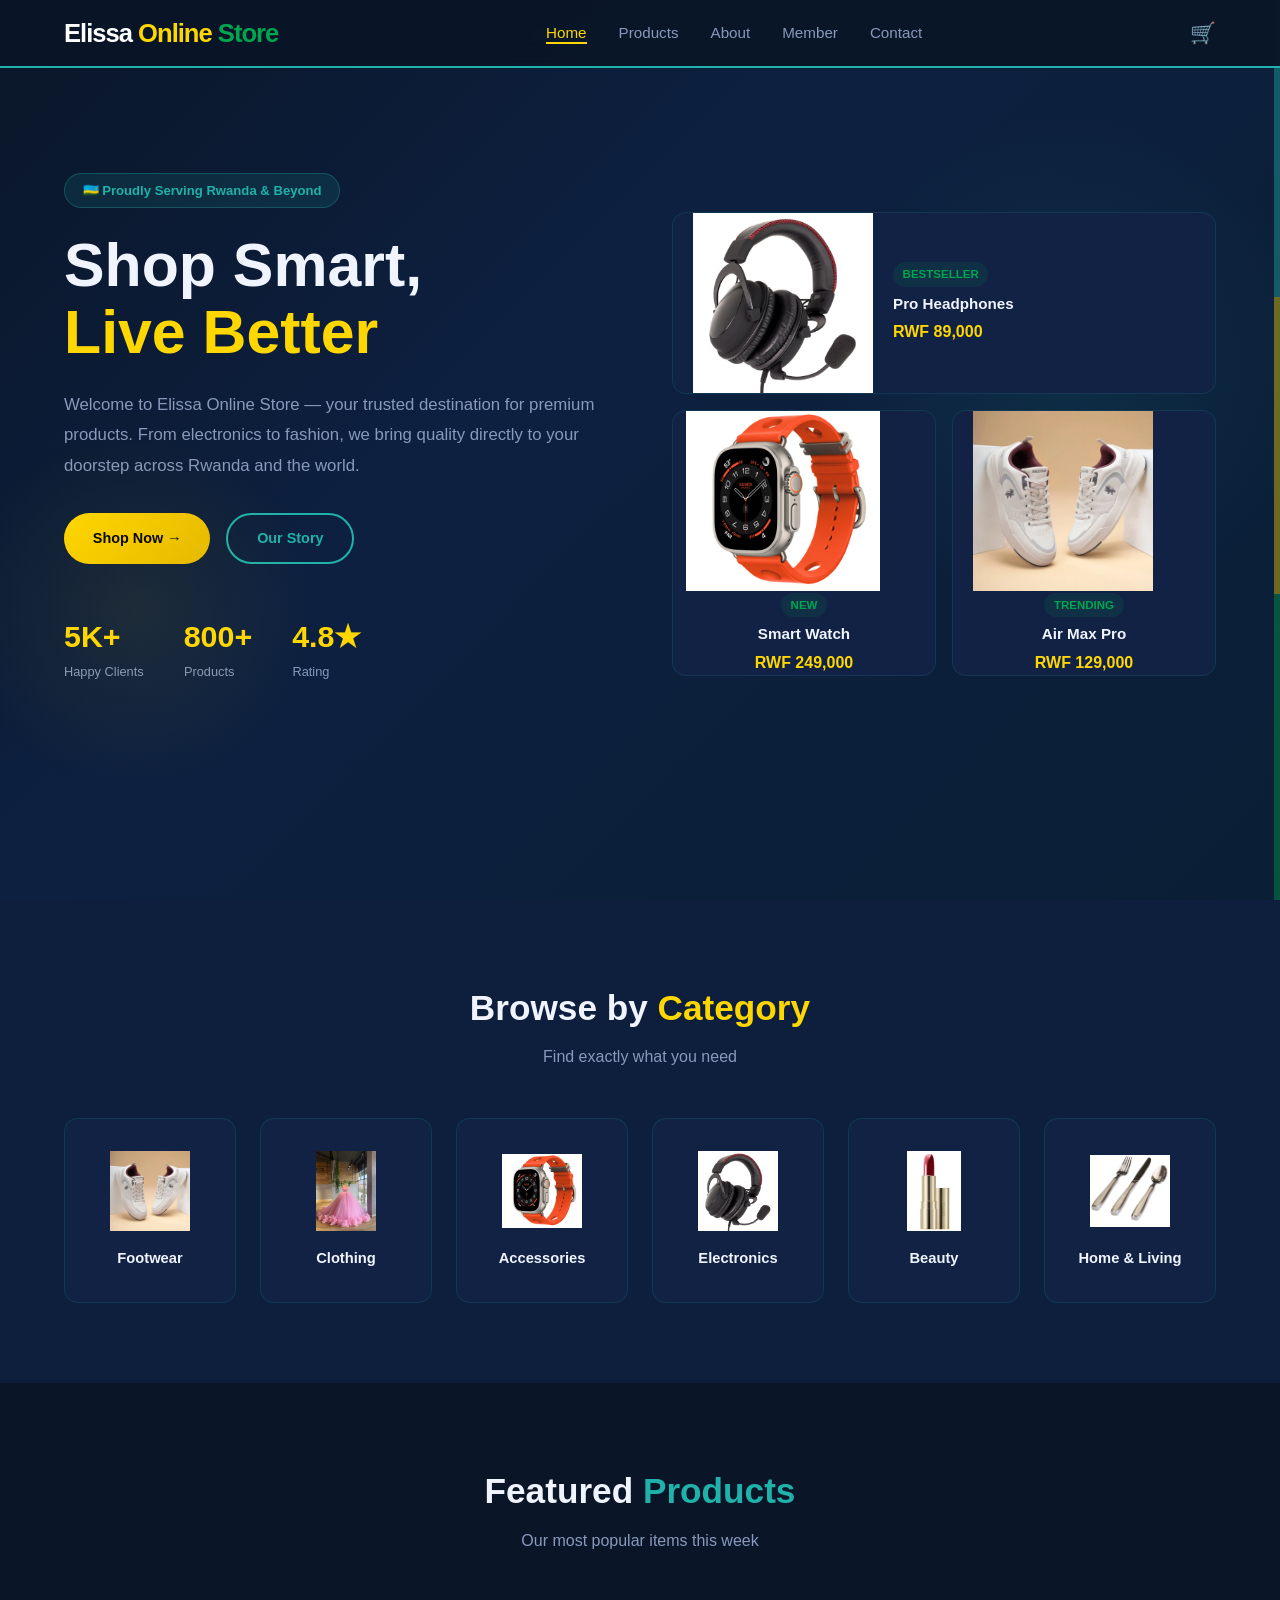
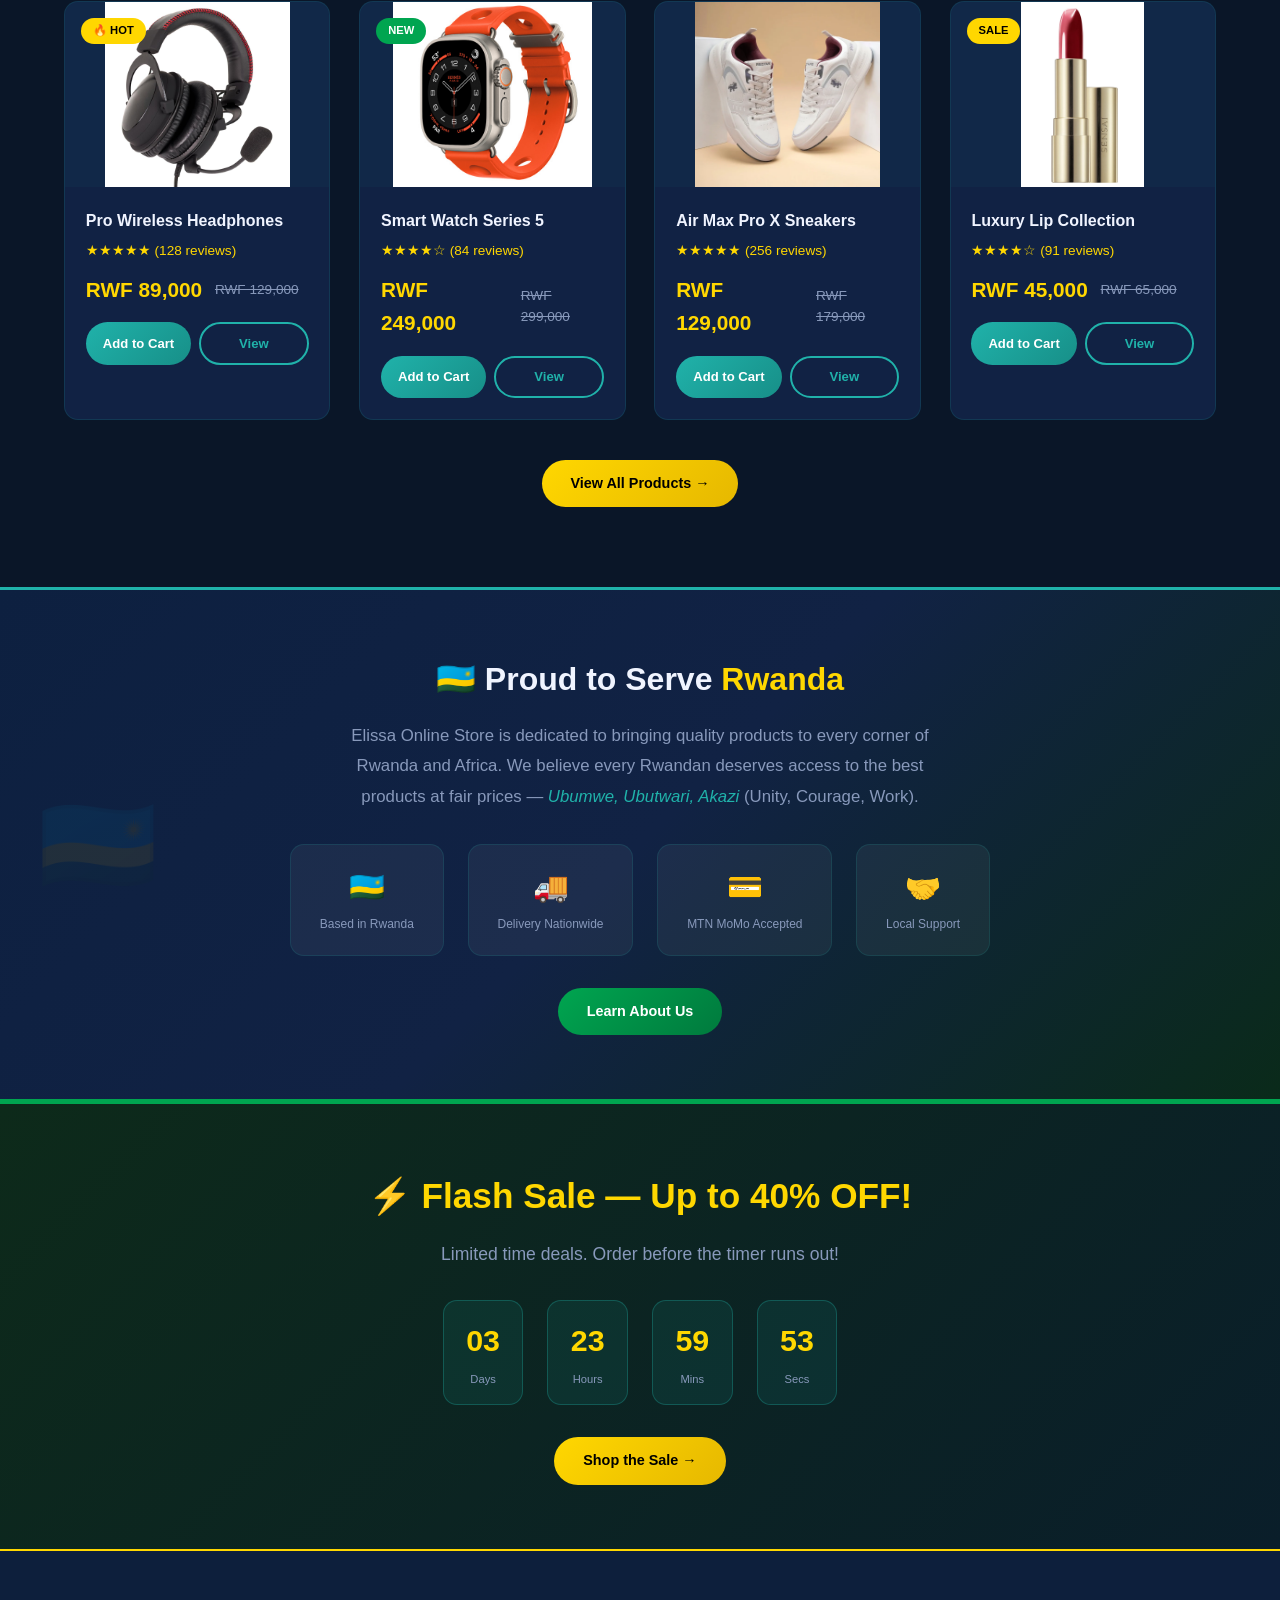
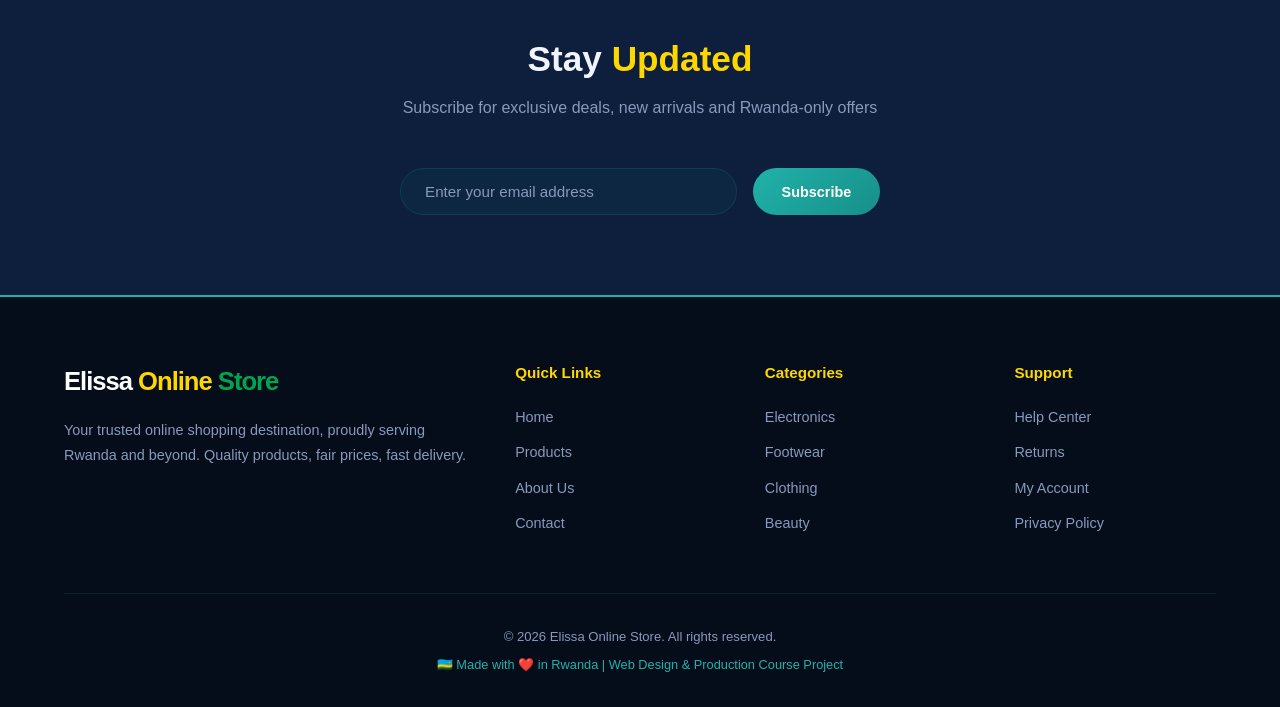
==== commit b904a66b: "changing some behaviours of image" ====
--- a/index.html
+++ b/index.html
@@ -56,7 +56,9 @@
       </div>
       <div class="hero-visual">
         <div class="h-card">
-          <img class="emoji" src="images/headphone.jpg" alt="">
+          <div class="emoji">
+            <img src="images/headphone.jpg" alt="">
+          </div>
           <div>
             <span class="tag">BESTSELLER</span>
             <h4>Pro Headphones</h4>
--- a/css/style.css
+++ b/css/style.css
@@ -394,7 +394,7 @@
 .h-card {
   background: var(--card);
   border-radius: var(--radius);
-  padding: 1.5rem;
+  padding: 0;
   border: 1px solid var(--border);
   transition: var(--transition);
 }
@@ -409,20 +409,22 @@
   grid-column: span 2;
   display: flex;
   align-items: center;
-  gap: 1rem;
+  justify-content: flex-start;
+  gap: 0;
 }
 
 .h-card .emoji {
-  width: 70px;
-  height: 70px;
-  object-fit: cover;
-  border-radius: 12px;
+  width: 220px;
+  height: 180px;
+  flex-shrinK: 0;
+  display: flex;
+  justify-content: flex-start;
 }
 
 .emoji img {
-  width: 70px;
-  height: 70px;
-  object-fit: cover;
+  width: 100%;
+  height: 100%;
+  object-fit: contain;
   border-radius: 12px;
 }
 
@@ -502,17 +504,20 @@
 }
 
 .cat-card .icon {
-  width: 70px;
-  height: 70px;
-  margin: 0 auto .8rem;
+  width: 80px;
+  height: 80px;
+  margin: 0 auto 1rem;
   overflow: hidden;
-  border-radius: 50%;
+
+  display: flex;
+  justify-content: center;
+  align-items: center;
 }
 
 .cat-card .icon img {
   width: 100%;
   height: 100%;
-  object-fit: cover;
+  object-fit: contain;
   display: block;
 }
 
@@ -567,7 +572,9 @@
   height: 185px;
   overflow: hidden;
   background: rgba(32, 178, 170, .04);
-
+  display: flex;
+  justify-content: center;
+  align-items: center;
 }
 
 .prod-img img {
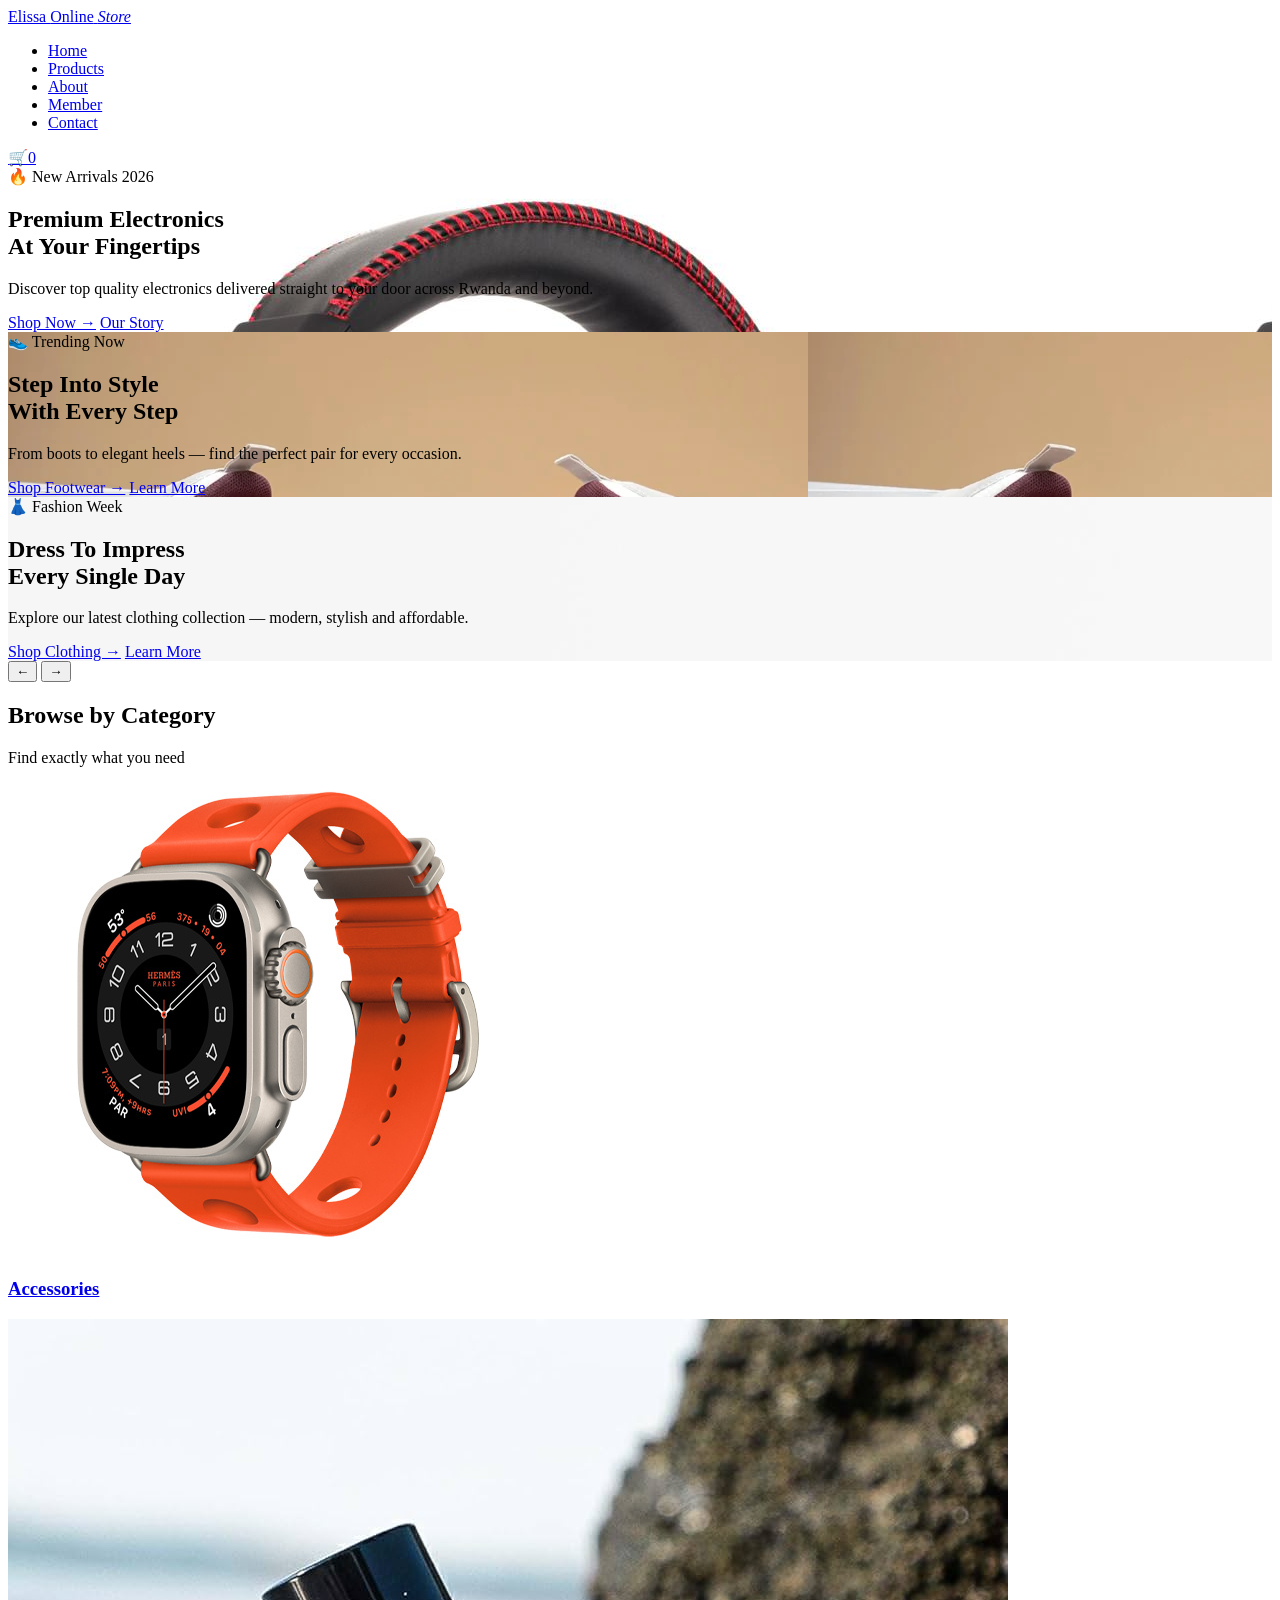
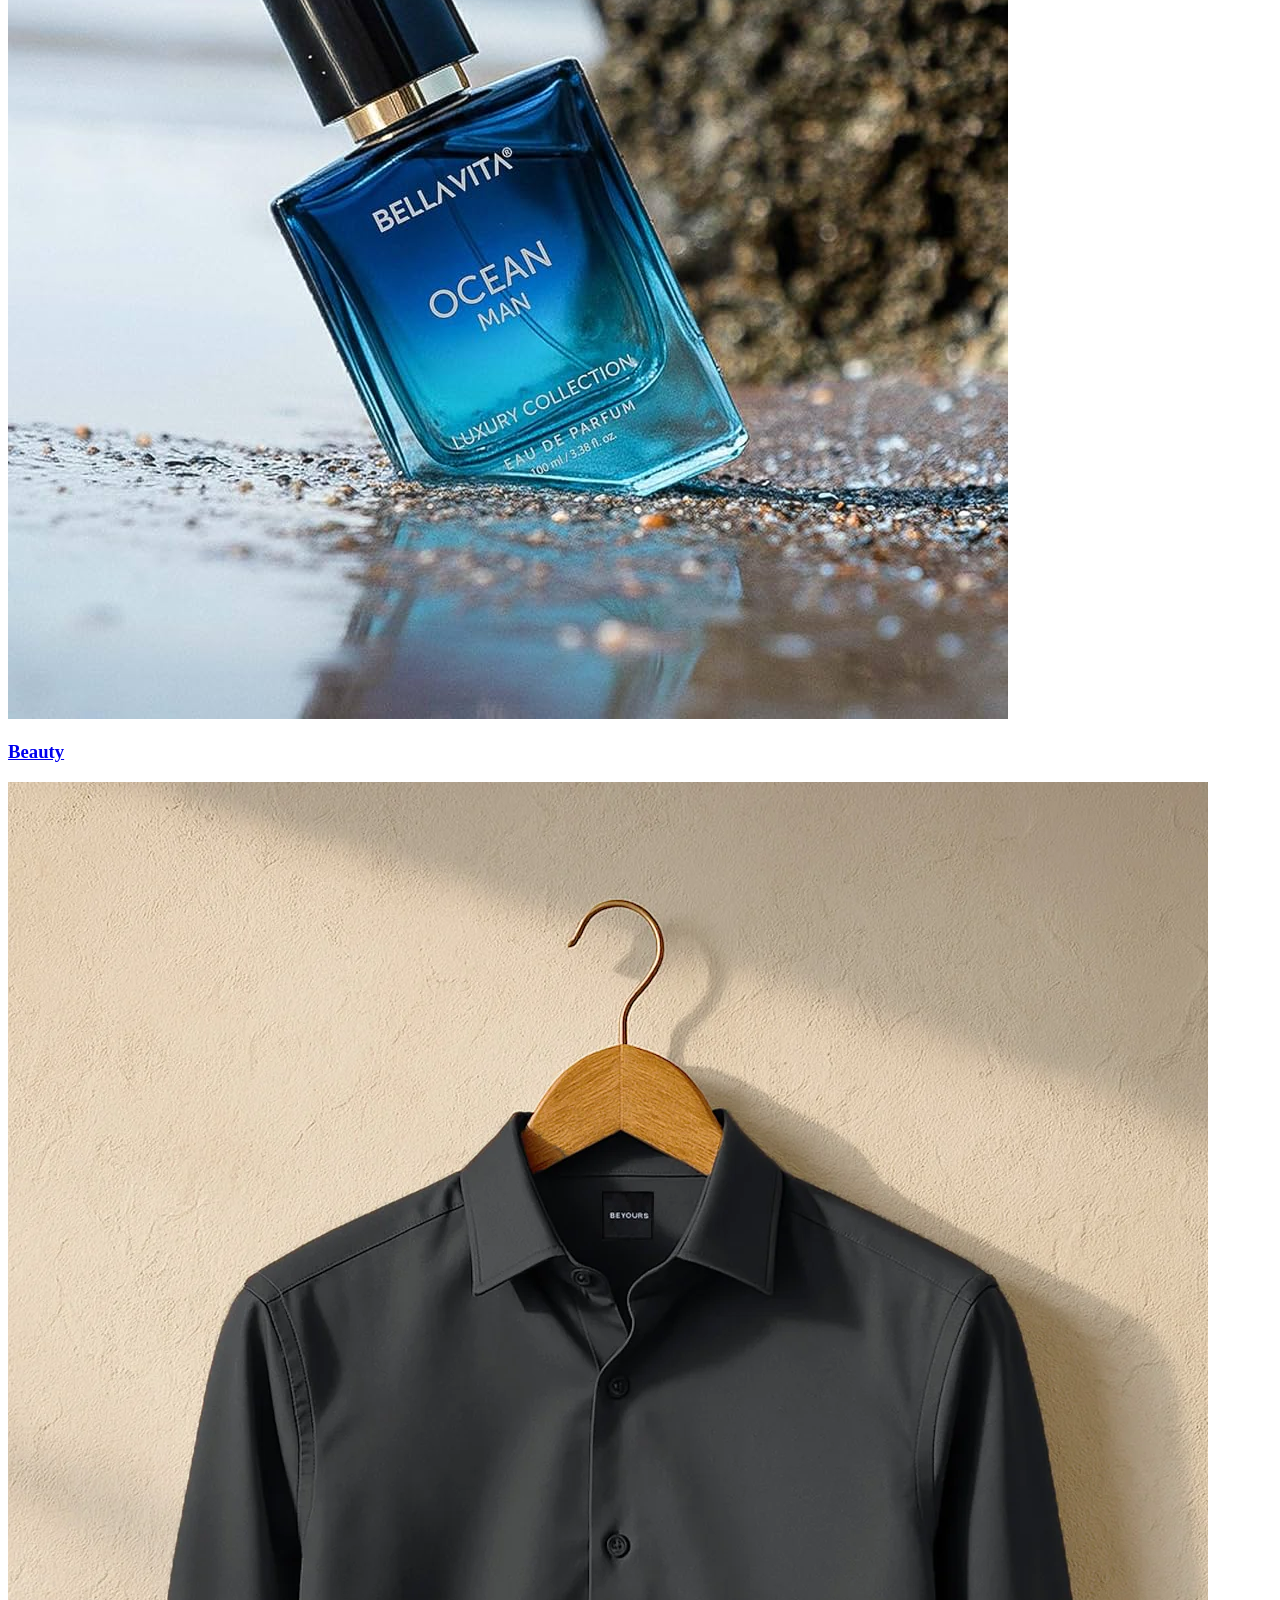
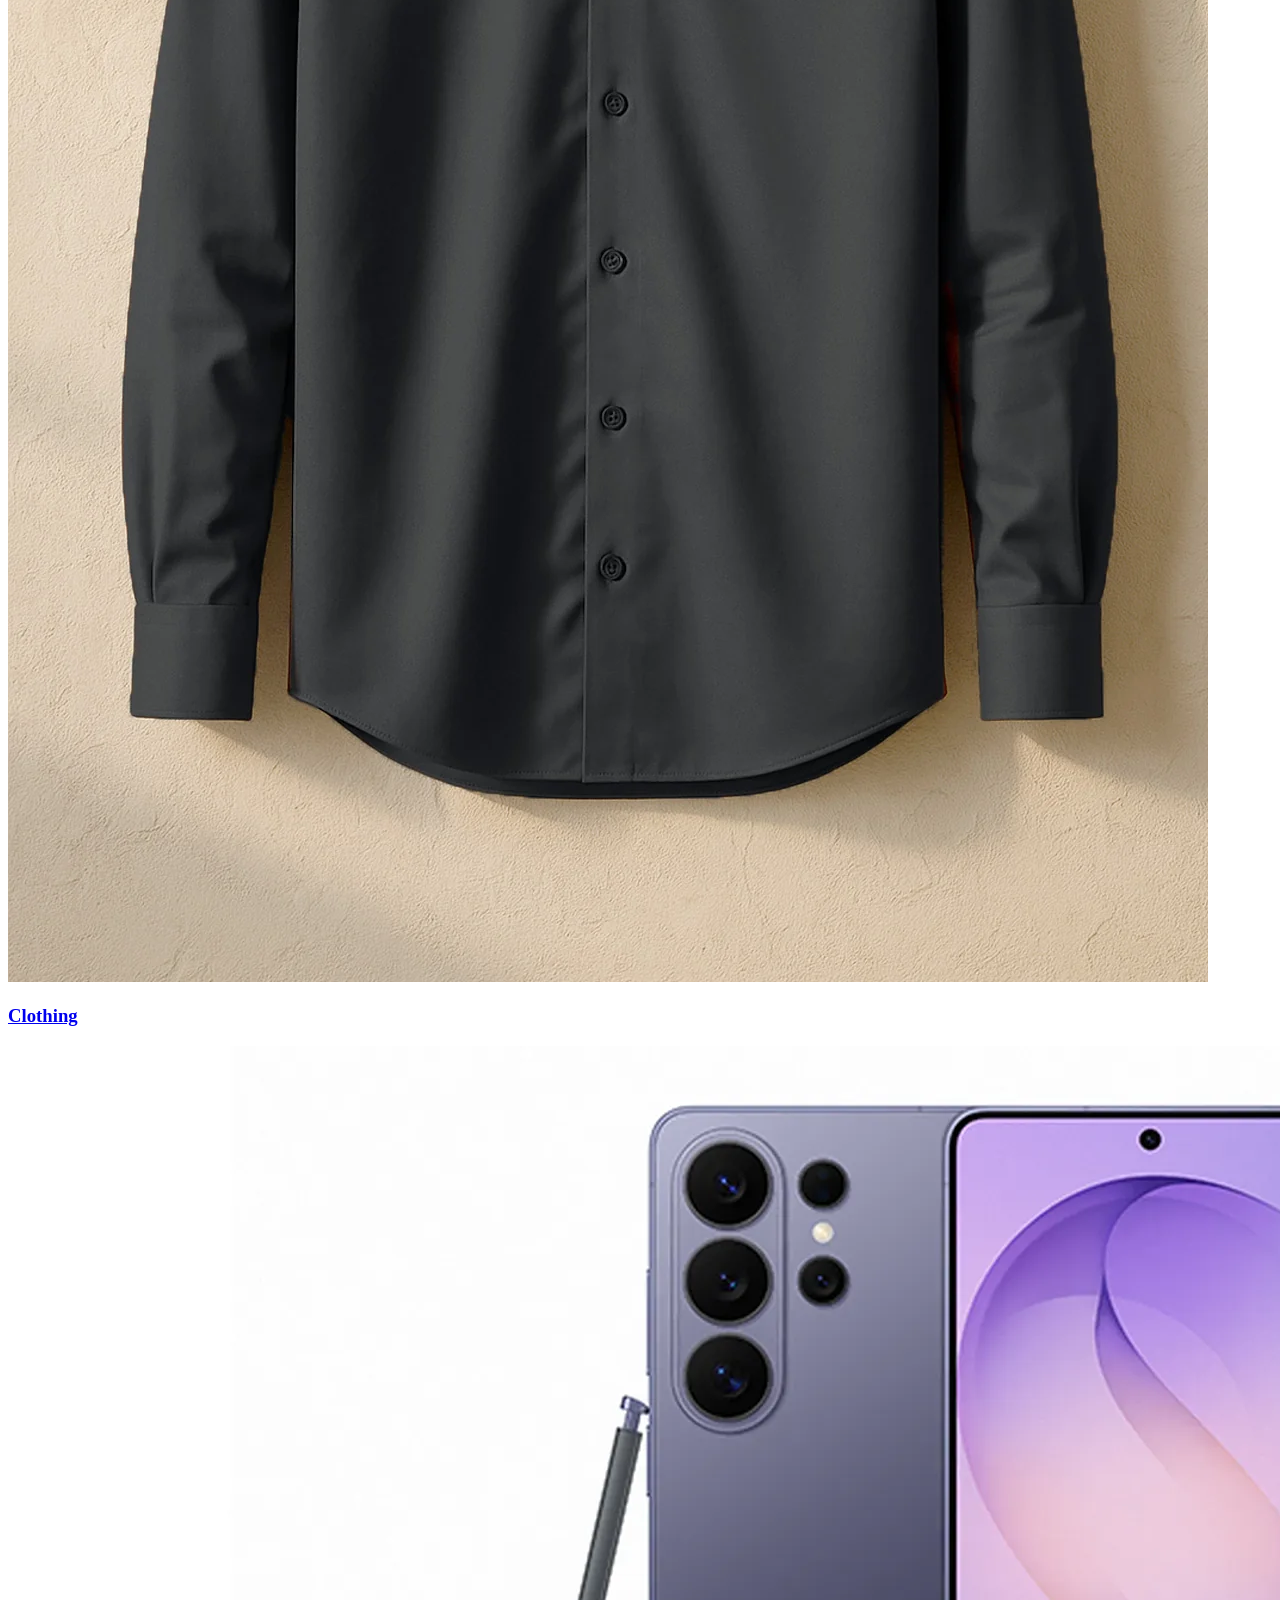
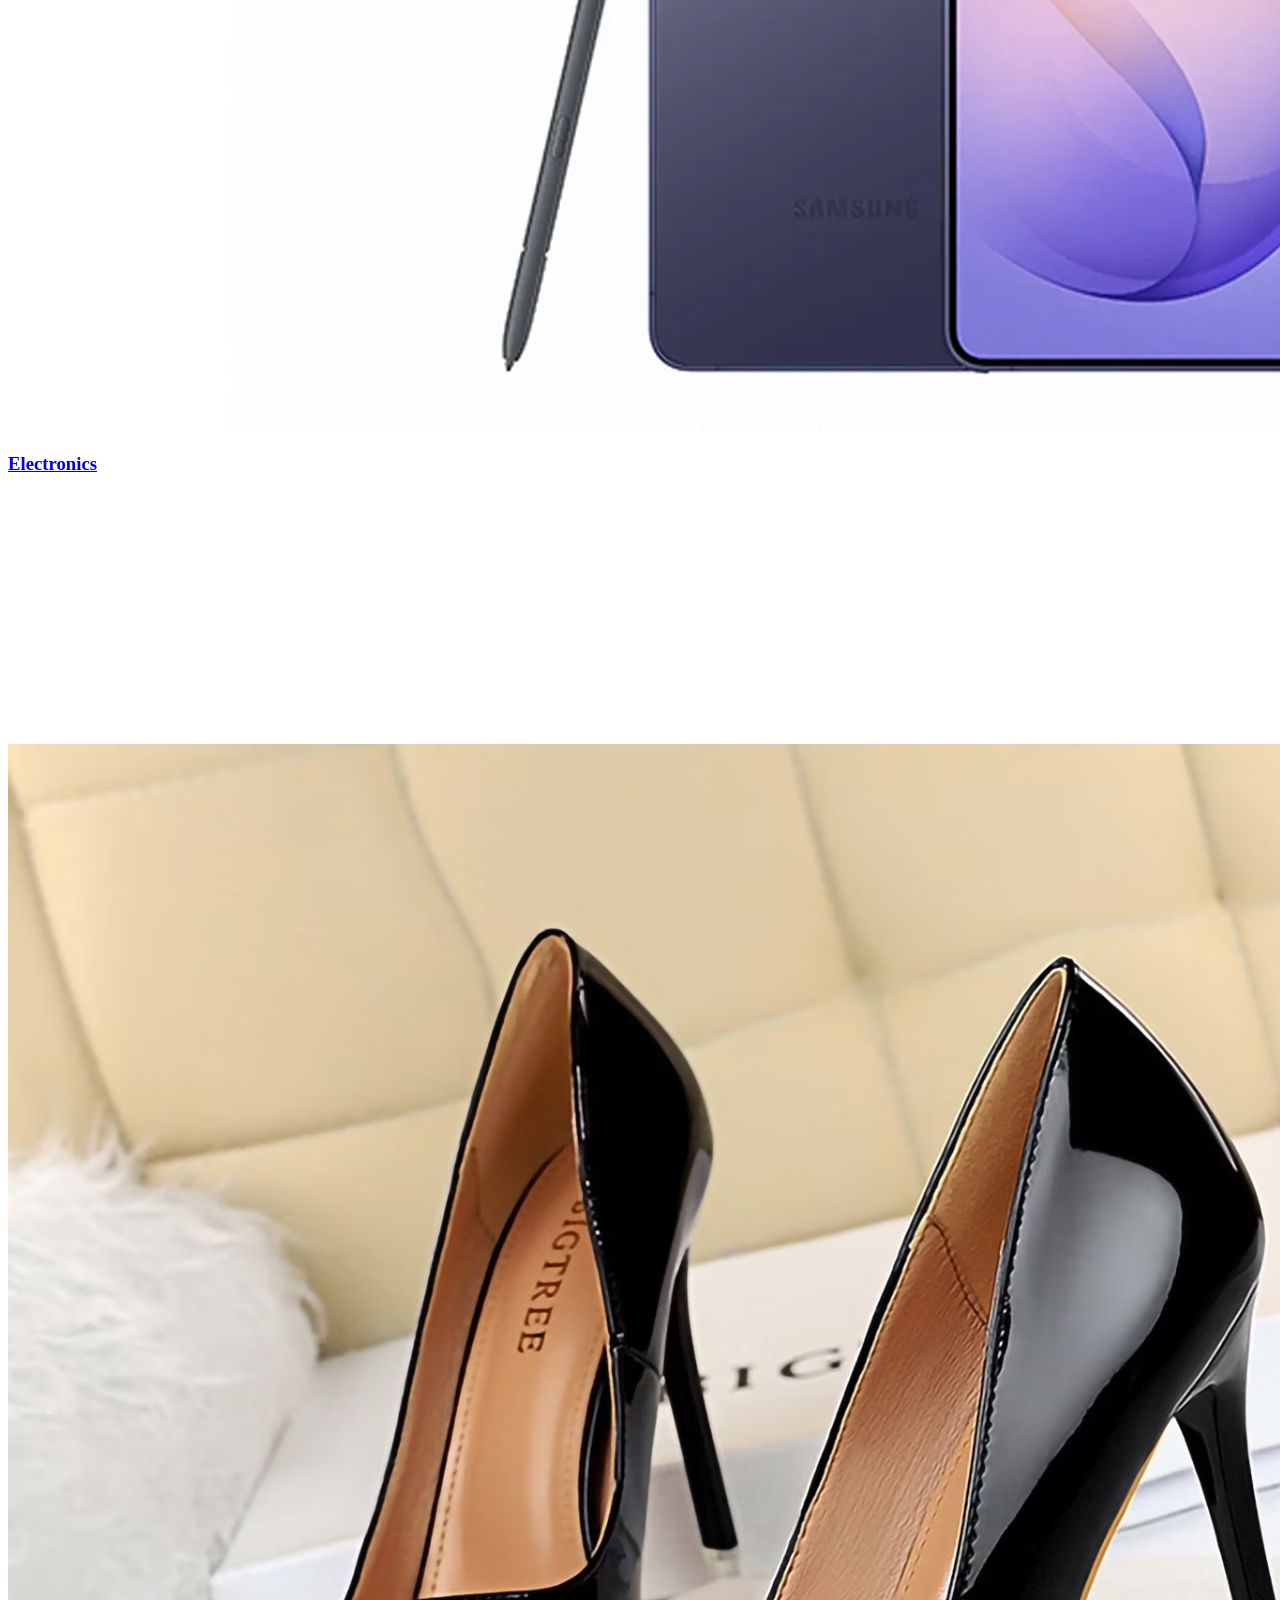
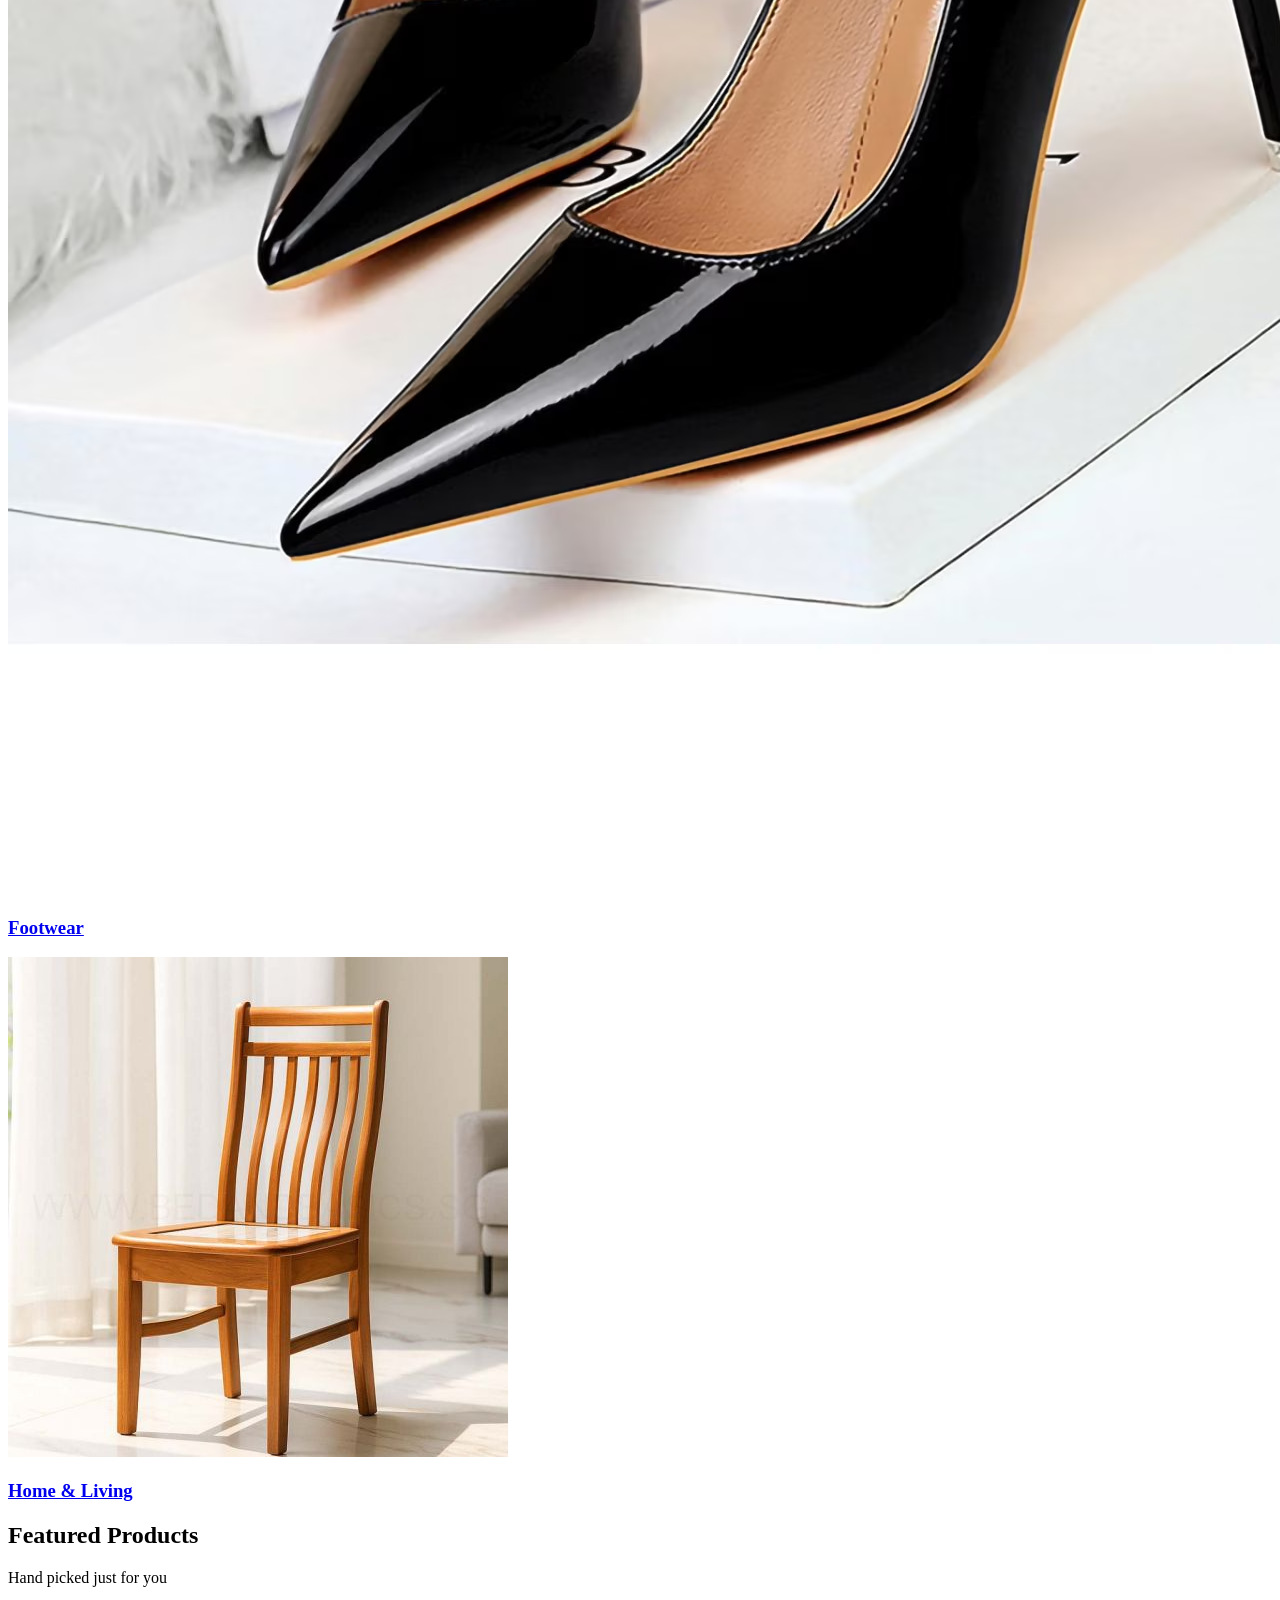
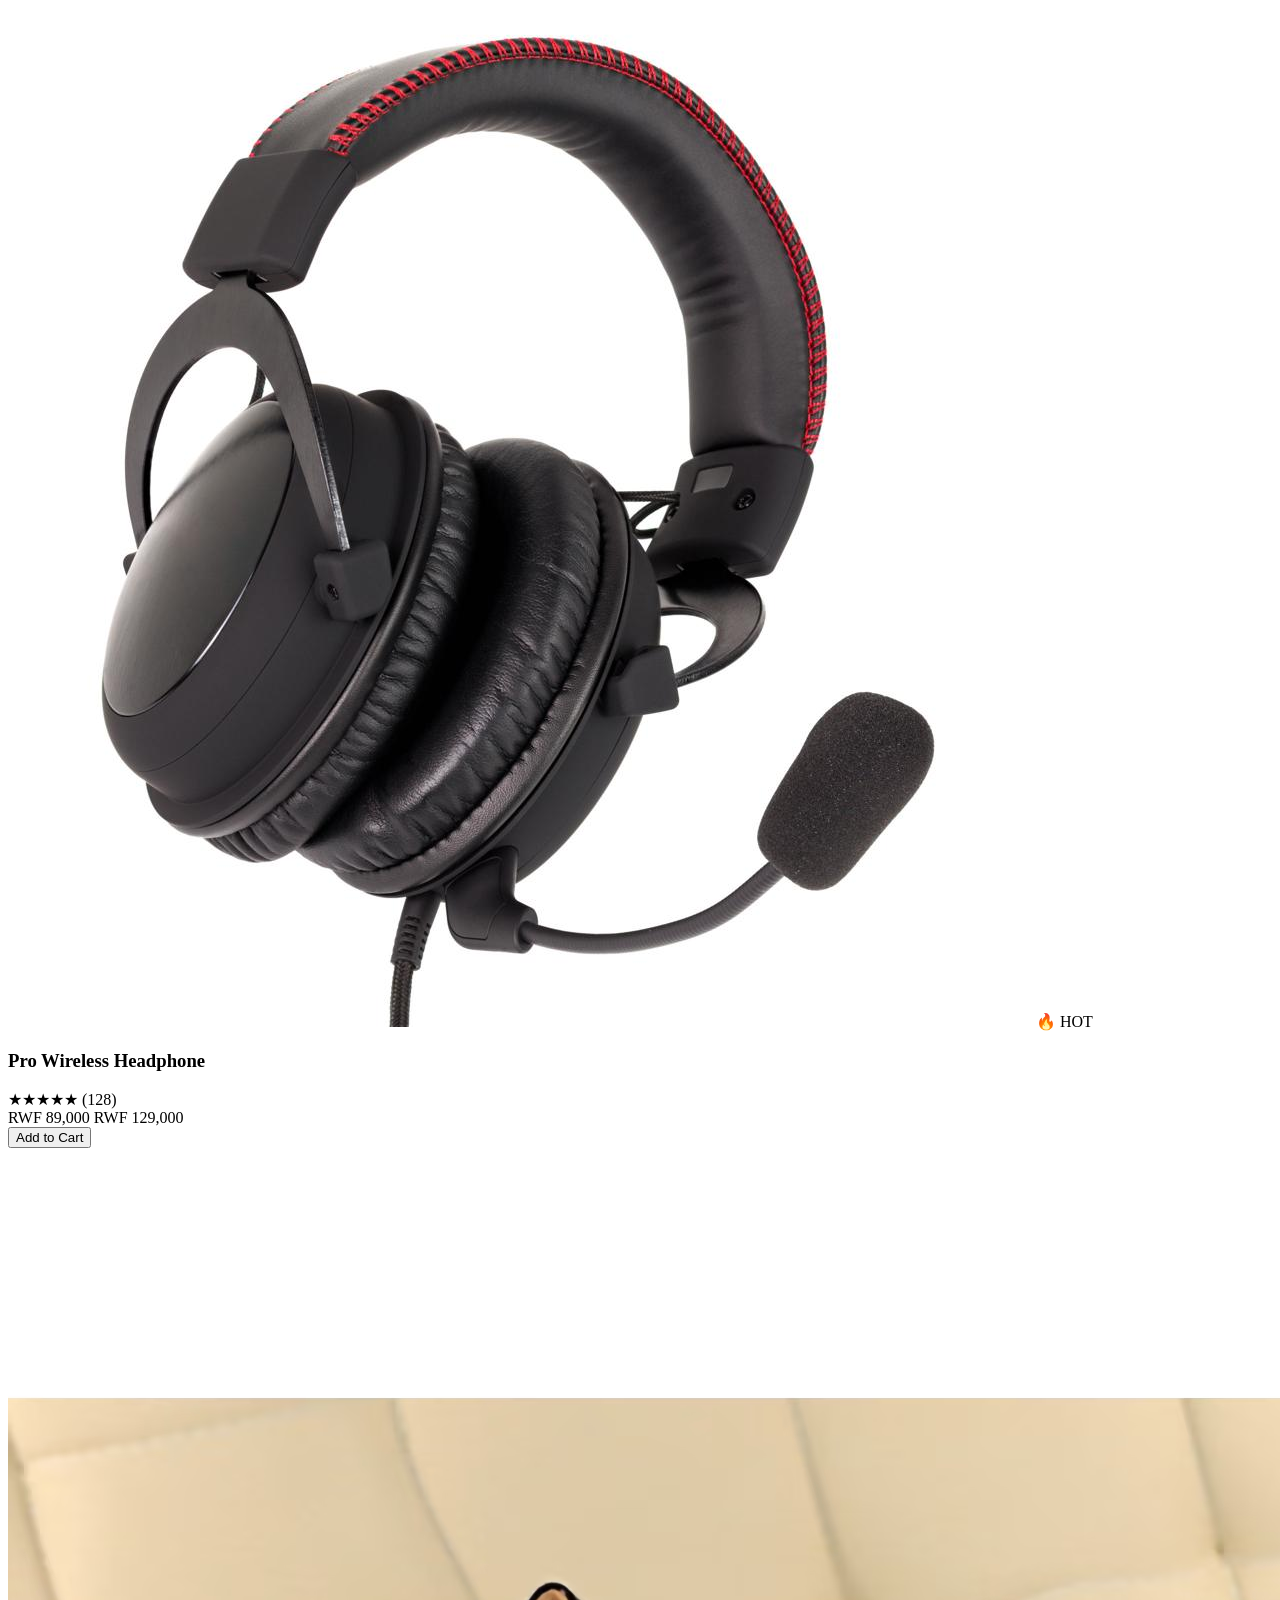
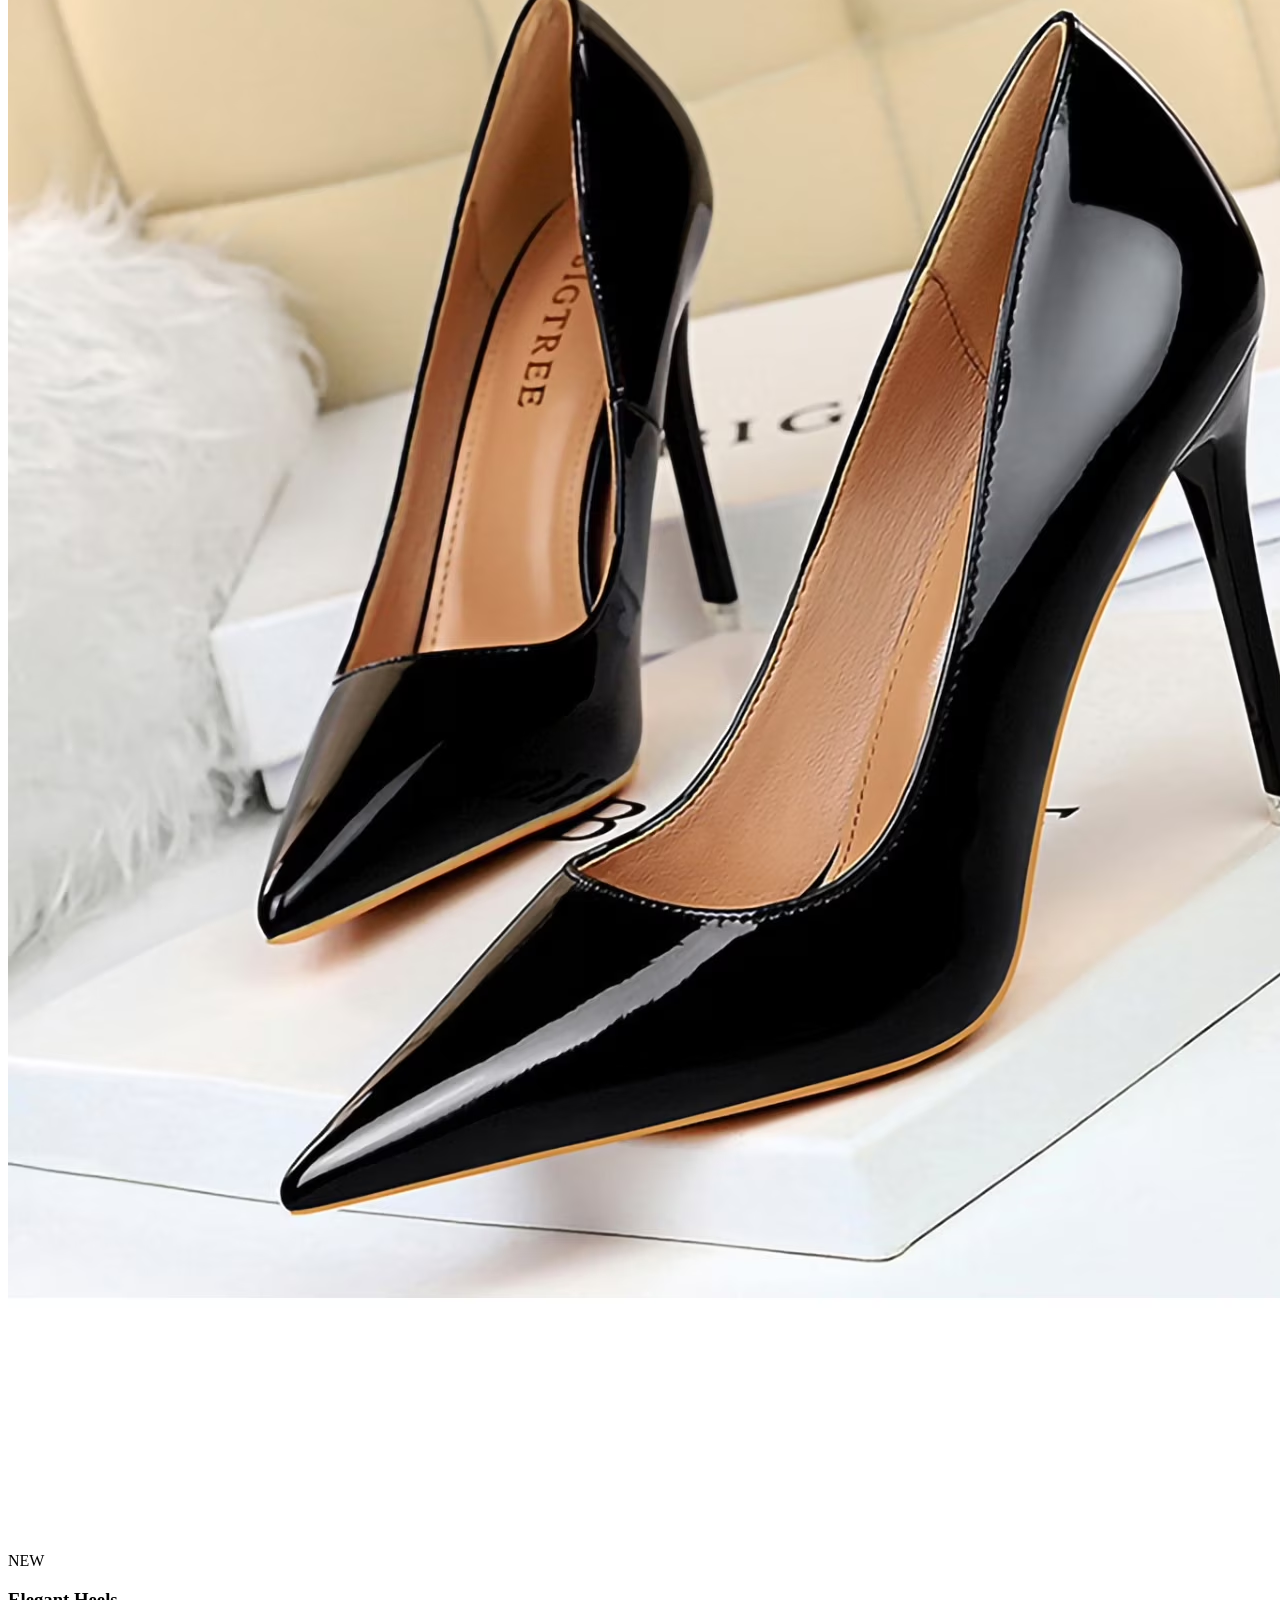
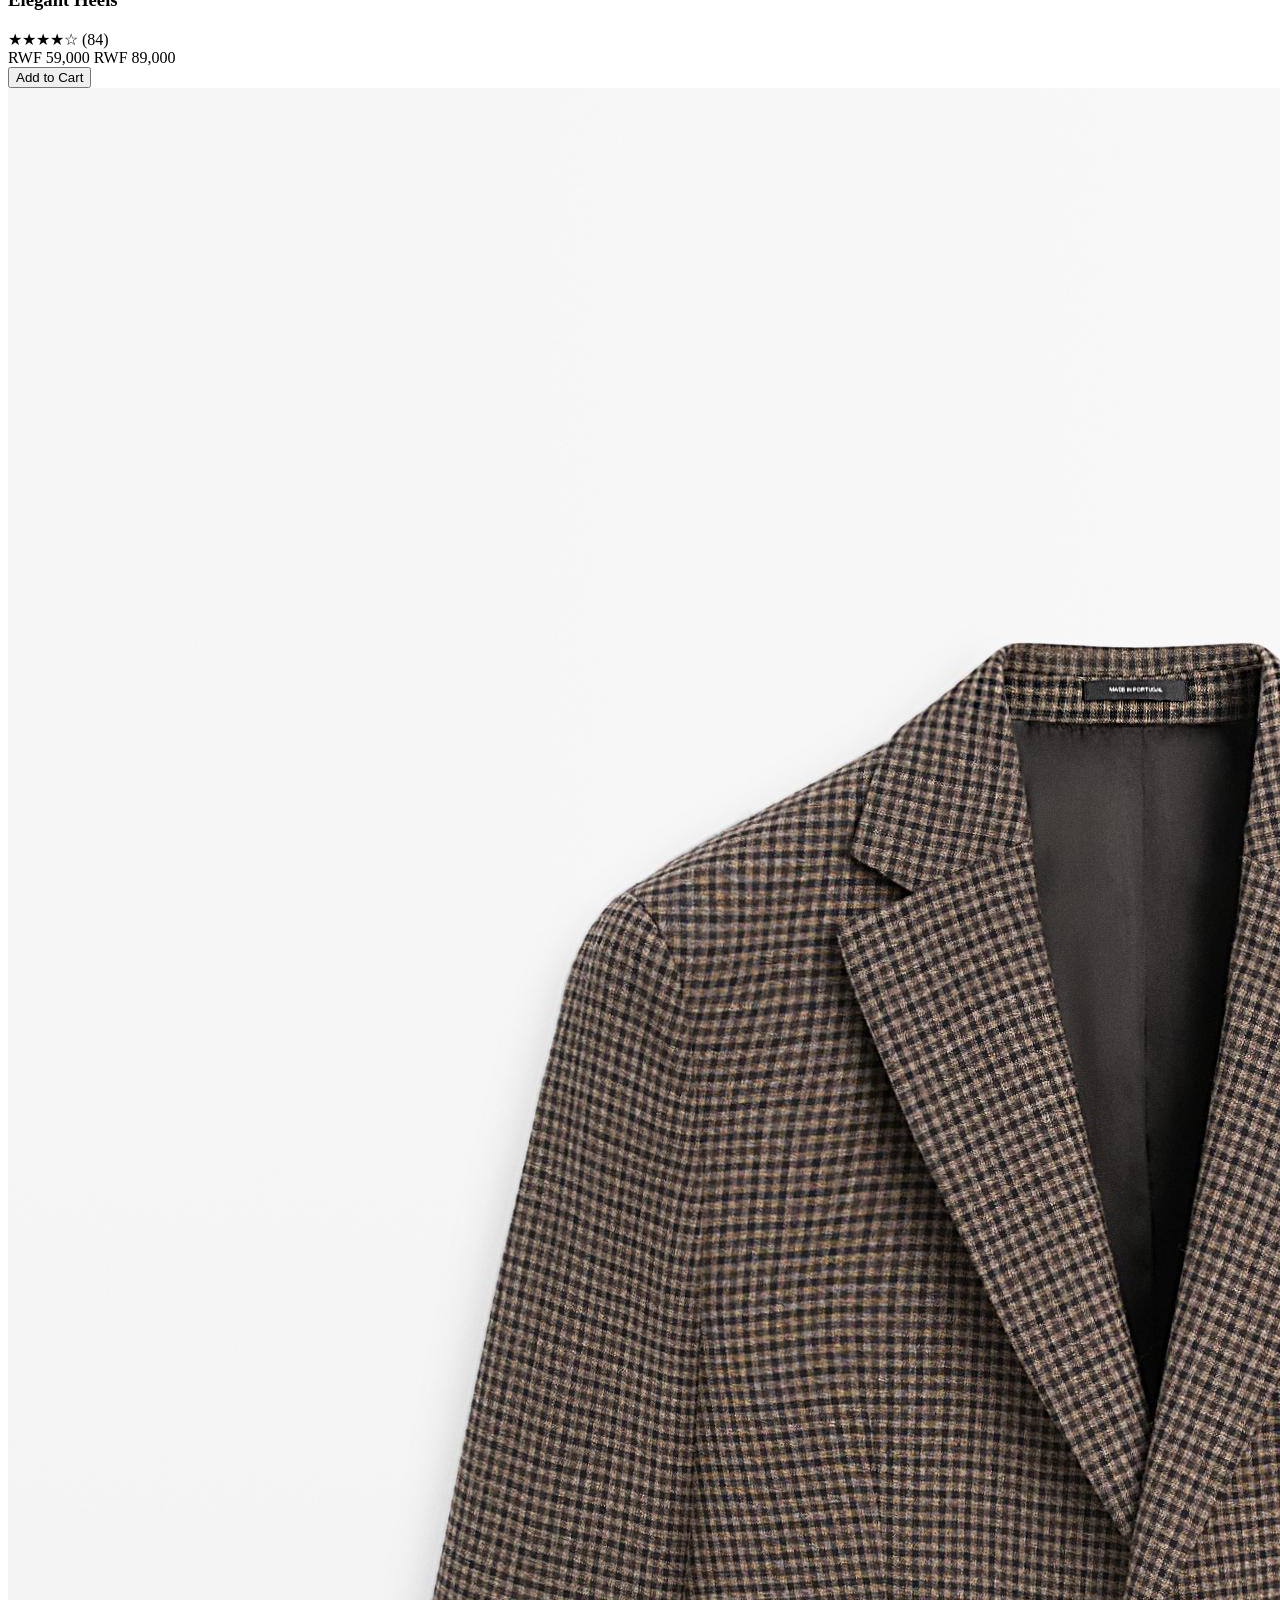
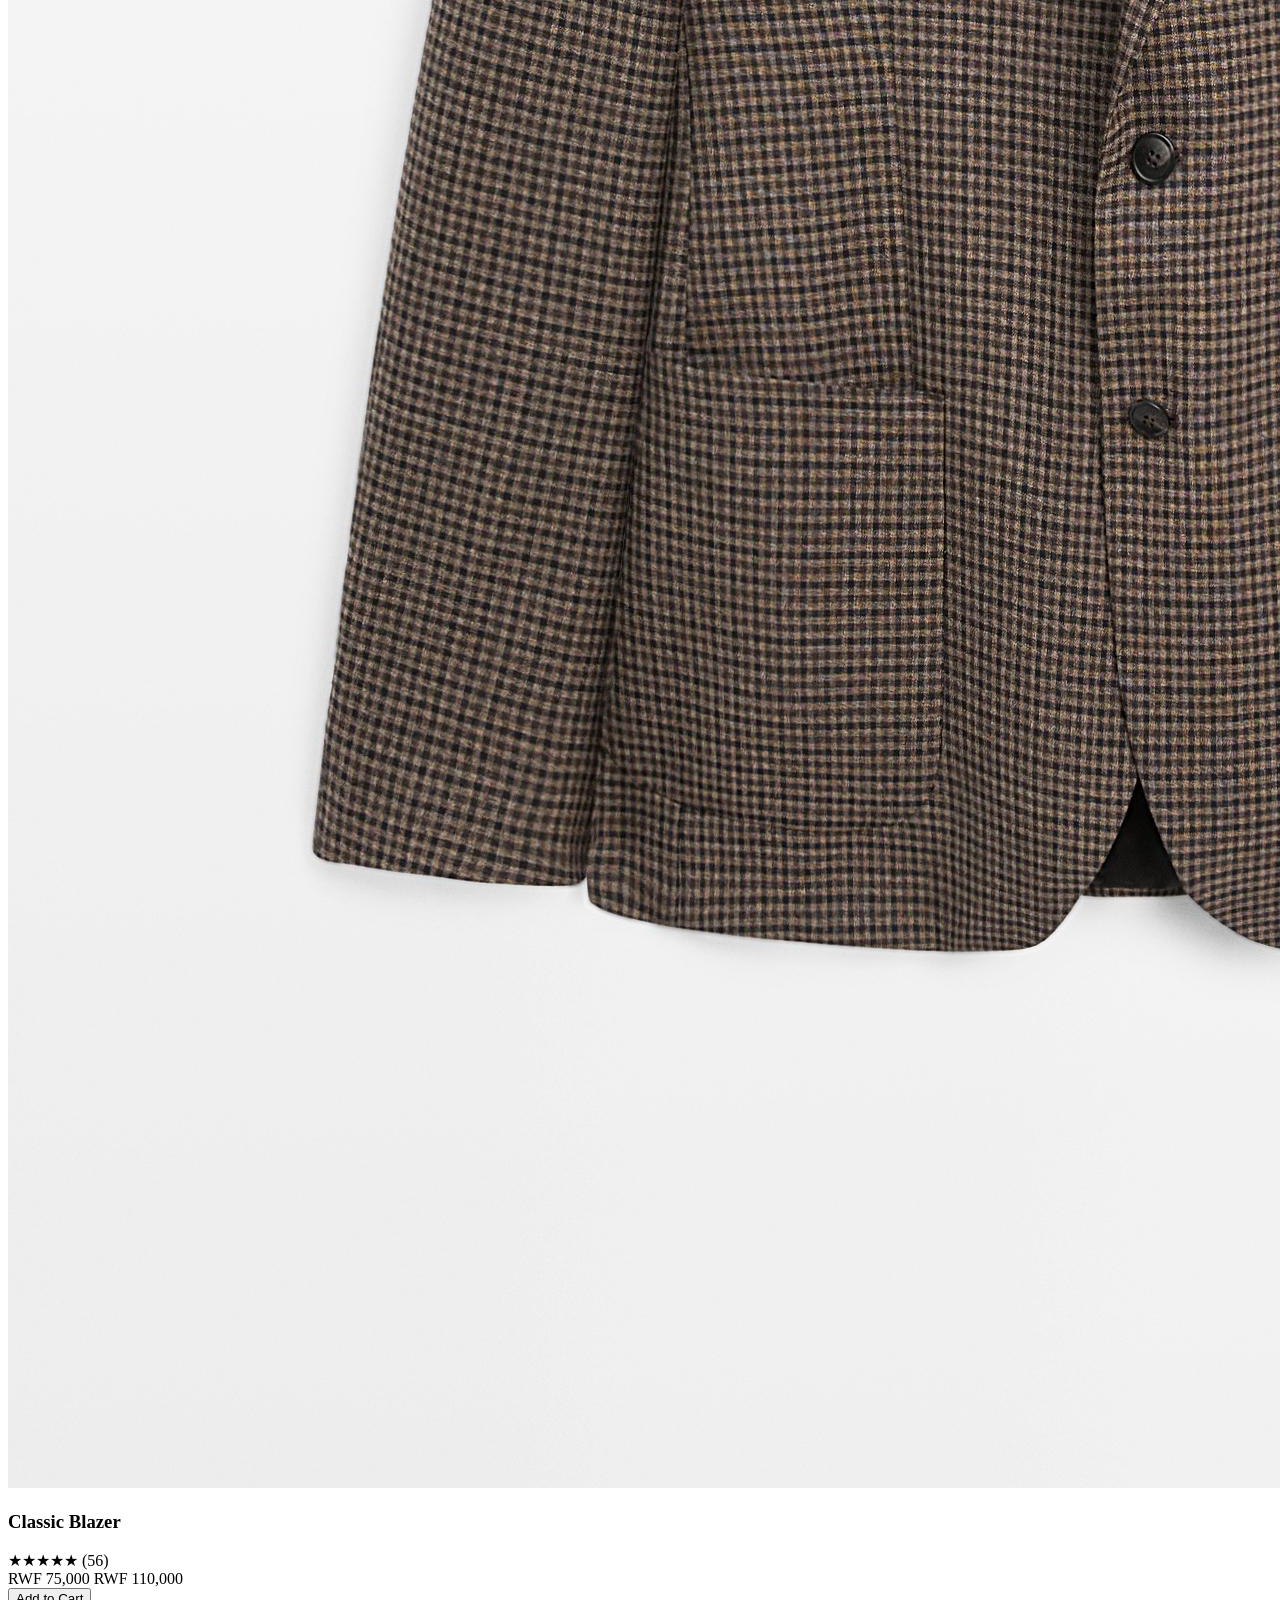
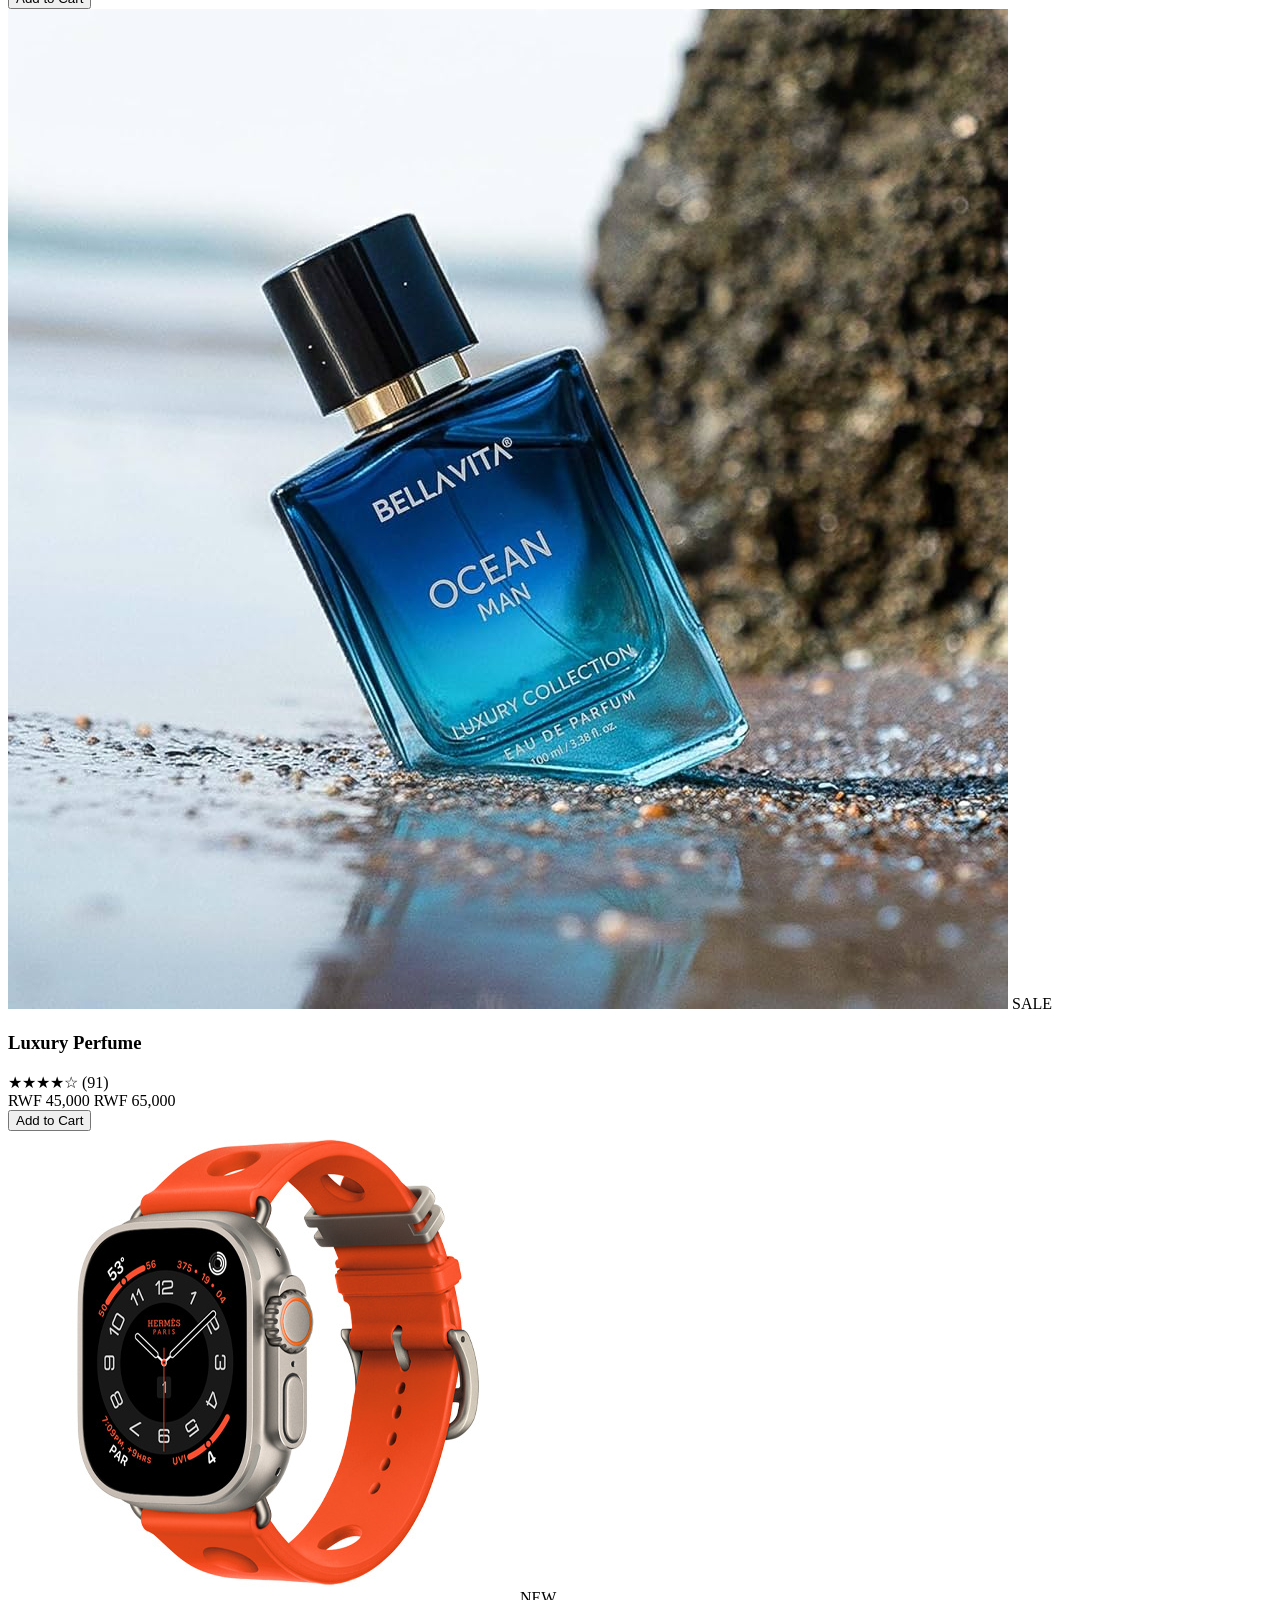
==== commit 503ba713: "i created new index.html" ====
--- a/index.html
+++ b/index.html
@@ -1,229 +1,248 @@
 <!DOCTYPE html>
 <html lang="en">
-
 <head>
   <meta charset="UTF-8">
   <meta name="viewport" content="width=device-width, initial-scale=1.0">
-  <title>Elissa Online Store – Quality You Can Trust</title>
-  <link rel="stylesheet" href="css/style.css">
+  <title>Elissa Online Store</title>
+  <link rel="stylesheet" href="css/global.css">
+  <link rel="stylesheet" href="css/index.css">
 </head>
-
 <body>
 
   <!-- NAVBAR -->
   <nav class="navbar">
-    <a href="index.html" class="logo">Elissa<span> Online</span><em> Store</em></a>
+    <a href="index.html" class="logo">Elissa <span>Online</span> <em>Store</em></a>
     <ul class="nav-links">
-      <li><a href="index.html">Home</a></li>
+      <li><a href="index.html" class="active">Home</a></li>
       <li><a href="prouducts.html">Products</a></li>
       <li><a href="about.html">About</a></li>
       <li><a href="member.html">Member</a></li>
       <li><a href="contact.html">Contact</a></li>
     </ul>
     <div class="nav-right">
-      <a href="prouducts.html" class="cart-icon">🛒<span class="cart-count">0</span></a>
-      <div class="hamburger"><span></span><span></span><span></span></div>
+      <a href="prouducts.html" class="cart-icon">
+        🛒<span class="cart-count">0</span>
+      </a>
+      <div class="hamburger">
+        <span></span><span></span><span></span>
+      </div>
     </div>
   </nav>
 
-  <!-- HERO -->
+  <!-- HERO SECTION -->
   <section class="hero">
-    <div class="hero-stripe"></div>
-    <div class="hero-inner">
-      <div class="hero-text">
-        <span class="hero-tag">🇷🇼 Proudly Serving Rwanda & Beyond</span>
-        <h1>Shop Smart, <span class="line2">Live Better</span></h1>
-        <p>Welcome to Elissa Online Store — your trusted destination for premium products. From electronics to fashion,
-          we bring quality directly to your doorstep across Rwanda and the world.</p>
-        <div class="hero-btns">
-          <a href="prouducts.html" class="btn btn-gold">Shop Now →</a>
-          <a href="about.html" class="btn btn-outline">Our Story</a>
-        </div>
-        <div class="hero-stats">
-          <div class="stat">
-            <h3>5K+</h3>
-            <p>Happy Clients</p>
-          </div>
-          <div class="stat">
-            <h3>800+</h3>
-            <p>Products</p>
-          </div>
-          <div class="stat">
-            <h3>4.8★</h3>
-            <p>Rating</p>
-          </div>
-        </div>
-      </div>
-      <div class="hero-visual">
-        <div class="h-card">
-          <div class="emoji">
-            <img src="images/headphone.jpg" alt="">
-          </div>
-          <div>
-            <span class="tag">BESTSELLER</span>
-            <h4>Pro Headphones</h4>
-            <div class="price">RWF 89,000</div>
-          </div>
-        </div>
-        <div class="h-card" style="text-align:center;">
-          <div class="emoji" style="font-size:2.5rem;">
-            <img src="images/watch.jpg" alt="">
-          </div>
-          <span class="tag">NEW</span>
-          <h4>Smart Watch</h4>
-          <div class="price">RWF 249,000</div>
-        </div>
-        <div class="h-card" style="text-align:center;">
-          <div class="emoji" style="font-size:2.5rem;">
-            <img src="images/shoes.webp" alt="">
-          </div>
-          <span class="tag">TRENDING</span>
-          <h4>Air Max Pro</h4>
-          <div class="price">RWF 129,000</div>
-        </div>
-      </div>
-    </div>
-  </section>
-
-  <!-- CATEGORIES -->
-  <section class="categories">
+    <div class="hero-slides">
+
+      <div class="hero-slide active" style="background-image: url('images/electronics/headphone.jpg')">
+        <div class="hero-overlay"></div>
+        <div class="hero-content">
+          <span class="hero-tag">🔥 New Arrivals 2026</span>
+          <h1>Premium <span>Electronics</span><br>At Your Fingertips</h1>
+          <p>Discover top quality electronics delivered straight to your door across Rwanda and beyond.</p>
+          <div class="hero-btns">
+            <a href="prouducts.html" class="btn btn-orange">Shop Now →</a>
+            <a href="about.html" class="btn btn-outline">Our Story</a>
+          </div>
+        </div>
+      </div>
+
+      <div class="hero-slide" style="background-image: url('images/footwear/shoes.webp')">
+        <div class="hero-overlay"></div>
+        <div class="hero-content">
+          <span class="hero-tag">👟 Trending Now</span>
+          <h1>Step Into <span>Style</span><br>With Every Step</h1>
+          <p>From boots to elegant heels — find the perfect pair for every occasion.</p>
+          <div class="hero-btns">
+            <a href="prouducts.html" class="btn btn-orange">Shop Footwear →</a>
+            <a href="about.html" class="btn btn-outline">Learn More</a>
+          </div>
+        </div>
+      </div>
+
+      <div class="hero-slide" style="background-image: url('images/clothing/blazer.jpg')">
+        <div class="hero-overlay"></div>
+        <div class="hero-content">
+          <span class="hero-tag">👗 Fashion Week</span>
+          <h1>Dress To <span>Impress</span><br>Every Single Day</h1>
+          <p>Explore our latest clothing collection — modern, stylish and affordable.</p>
+          <div class="hero-btns">
+            <a href="prouducts.html" class="btn btn-orange">Shop Clothing →</a>
+            <a href="about.html" class="btn btn-outline">Learn More</a>
+          </div>
+        </div>
+      </div>
+
+    </div>
+
+    <!-- SLIDE DOTS -->
+    <div class="hero-dots">
+      <span class="dot active" onclick="goToSlide(0)"></span>
+      <span class="dot" onclick="goToSlide(1)"></span>
+      <span class="dot" onclick="goToSlide(2)"></span>
+    </div>
+
+    <!-- SLIDE ARROWS -->
+    <button class="hero-arrow left" onclick="prevSlide()">&#8592;</button>
+    <button class="hero-arrow right" onclick="nextSlide()">&#8594;</button>
+  </section>
+
+  <!-- CATEGORIES - HORIZONTAL SCROLL -->
+  <section class="categories-section">
     <div class="section-title">
-      <h2>Browse by <span class="gold">Category</span></h2>
+      <h2>Browse by <span>Category</span></h2>
       <p>Find exactly what you need</p>
     </div>
-    <div class="cat-grid">
-      <div class="cat-card" onclick="location.href='prouducts.html'">
-        <div class="icon"><img src="images/shoes.webp" alt=""></div>
+    <div class="categories-scroll">
+      <a href="prouducts.html?cat=accessories" class="cat-card">
+        <div class="cat-img"><img src="images/accessories/watch.jpg" alt="Accessories"></div>
+        <h3>Accessories</h3>
+      </a>
+      <a href="prouducts.html?cat=beauty" class="cat-card">
+        <div class="cat-img"><img src="images/beauty/perfume.jpg" alt="Beauty"></div>
+        <h3>Beauty</h3>
+      </a>
+      <a href="prouducts.html?cat=clothing" class="cat-card">
+        <div class="cat-img"><img src="images/clothing/shirt.webp" alt="Clothing"></div>
+        <h3>Clothing</h3>
+      </a>
+      <a href="prouducts.html?cat=electronics" class="cat-card">
+        <div class="cat-img"><img src="images/electronics/samsung.webp" alt="Electronics"></div>
+        <h3>Electronics</h3>
+      </a>
+      <a href="prouducts.html?cat=footwear" class="cat-card">
+        <div class="cat-img"><img src="images/footwear/elegant-heels.avif" alt="Footwear"></div>
         <h3>Footwear</h3>
-      </div>
-      <div class="cat-card" onclick="location.href='prouducts.html'">
-        <div class="icon"><img src="images/dress.webp" alt=""></div>
-        <h3>Clothing</h3>
-      </div>
-      <div class="cat-card" onclick="location.href='prouducts.html'">
-        <div class="icon"><img src="images/watch.jpg" alt=""></div>
-        <h3>Accessories</h3>
-      </div>
-      <div class="cat-card" onclick="location.href='prouducts.html'">
-        <div class="icon"><img src="images/headphone.jpg" alt=""></div>
-        <h3>Electronics</h3>
-      </div>
-      <div class="cat-card" onclick="location.href='prouducts.html'">
-        <div class="icon"><img src="images/lipstick.webp" alt=""></div>
-        <h3>Beauty</h3>
-      </div>
-      <div class="cat-card" onclick="location.href='prouducts.html'">
-        <div class="icon"><img src="images/utensils.jpg" alt=""></div>
+      </a>
+      <a href="prouducts.html?cat=home" class="cat-card">
+        <div class="cat-img"><img src="images/home&living/chair.jpg" alt="Home & Living"></div>
         <h3>Home & Living</h3>
-      </div>
-    </div>
-  </section>
-
-  <!-- FEATURED PRODUCTS -->
-  <section>
+      </a>
+    </div>
+  </section>
+
+  <!-- FEATURED PRODUCTS - MAGAZINE LAYOUT -->
+  <section class="featured-section">
     <div class="section-title">
-      <h2>Featured <span class="accent">Products</span></h2>
-      <p>Our most popular items this week</p>
-    </div>
-    <div class="products-grid">
-      <div class="product-card" data-cat="electronics">
-        <span class="badge">🔥 HOT</span>
-        <div class="prod-img"><img src="images/headphone.jpg" alt=""></div>
-        <div class="prod-info">
-          <h3>Pro Wireless Headphones</h3>
-          <div class="prod-rating">★★★★★ (128 reviews)</div>
-          <div class="prod-price"><span class="price-now">RWF 89,000</span><span class="price-old">RWF 129,000</span>
-          </div>
-          <div class="prod-actions">
-            <button class="btn btn-primary" onclick="addToCart('p1','Pro Headphones',89000,'🎧')">Add to Cart</button>
-            <a href="prouducts.html" class="btn btn-outline">View</a>
-          </div>
-        </div>
-      </div>
-      <div class="product-card" data-cat="accessories">
-        <span class="badge badge-green">NEW</span>
-        <div class="prod-img"><img src="images/watch.jpg" alt=""></div>
-        <div class="prod-info">
-          <h3>Smart Watch Series 5</h3>
-          <div class="prod-rating">★★★★☆ (84 reviews)</div>
-          <div class="prod-price"><span class="price-now">RWF 249,000</span><span class="price-old">RWF 299,000</span>
-          </div>
-          <div class="prod-actions">
-            <button class="btn btn-primary" onclick="addToCart('p2','Smart Watch',249000,'⌚')">Add to Cart</button>
-            <a href="prouducts.html" class="btn btn-outline">View</a>
-          </div>
-        </div>
-      </div>
-      <div class="product-card" data-cat="footwear">
-        <div class="prod-img"><img src="images/shoes.webp" alt=""></div>
-        <div class="prod-info">
-          <h3>Air Max Pro X Sneakers</h3>
-          <div class="prod-rating">★★★★★ (256 reviews)</div>
-          <div class="prod-price"><span class="price-now">RWF 129,000</span><span class="price-old">RWF 179,000</span>
-          </div>
-          <div class="prod-actions">
-            <button class="btn btn-primary" onclick="addToCart('p3','Air Max Pro X',129000,'👟')">Add to Cart</button>
-            <a href="prouducts.html" class="btn btn-outline">View</a>
-          </div>
-        </div>
-      </div>
-      <div class="product-card" data-cat="beauty">
-        <span class="badge">SALE</span>
-        <div class="prod-img"><img src="images/lipstick.webp" alt=""></div>
-        <div class="prod-info">
-          <h3>Luxury Lip Collection</h3>
-          <div class="prod-rating">★★★★☆ (91 reviews)</div>
-          <div class="prod-price"><span class="price-now">RWF 45,000</span><span class="price-old">RWF 65,000</span>
-          </div>
-          <div class="prod-actions">
-            <button class="btn btn-primary" onclick="addToCart('p4','Lip Collection',45000,'💄')">Add to Cart</button>
-            <a href="prouducts.html" class="btn btn-outline">View</a>
-          </div>
-        </div>
-      </div>
-    </div>
-    <div style="text-align:center;margin-top:2.5rem;">
-      <a href="prouducts.html" class="btn btn-gold">View All Products →</a>
-    </div>
-  </section>
-
-  <!-- RWANDA FEATURE BANNER -->
-  <section class="rwanda-banner">
-    <h2>🇷🇼 Proud to Serve <span class="gold">Rwanda</span></h2>
-    <p>Elissa Online Store is dedicated to bringing quality products to every corner of Rwanda and Africa. We believe
-      every Rwandan deserves access to the best products at fair prices — <em style="color:var(--accent);">Ubumwe,
-        Ubutwari, Akazi</em> (Unity, Courage, Work).</p>
-    <div class="rwanda-flags">
-      <div class="flag-item"><span class="num">🇷🇼</span><span class="lbl">Based in Rwanda</span></div>
-      <div class="flag-item"><span class="num">🚚</span><span class="lbl">Delivery Nationwide</span></div>
-      <div class="flag-item"><span class="num">💳</span><span class="lbl">MTN MoMo Accepted</span></div>
-      <div class="flag-item"><span class="num">🤝</span><span class="lbl">Local Support</span></div>
-    </div>
-    <a href="about.html" class="btn btn-green">Learn About Us</a>
-  </section>
-
-  <!-- FLASH SALE -->
-  <section class="promo">
-    <h2>⚡ Flash Sale — Up to 40% OFF!</h2>
-    <p>Limited time deals. Order before the timer runs out!</p>
-    <div class="countdown">
-      <div class="cd-box"><span class="num" id="days">03</span><span class="lbl">Days</span></div>
-      <div class="cd-box"><span class="num" id="hours">00</span><span class="lbl">Hours</span></div>
-      <div class="cd-box"><span class="num" id="minutes">00</span><span class="lbl">Mins</span></div>
-      <div class="cd-box"><span class="num" id="seconds">00</span><span class="lbl">Secs</span></div>
-    </div>
-    <a href="prouducts.html" class="btn btn-gold">Shop the Sale →</a>
+      <h2>Featured <span>Products</span></h2>
+      <p>Hand picked just for you</p>
+    </div>
+    <div class="magazine-grid">
+
+      <!-- BIG FEATURED PRODUCT -->
+      <div class="mag-big product-card" data-cat="electronics">
+        <div class="mag-img">
+          <img src="images/electronics/headphone.jpg" alt="Headphone">
+          <span class="badge">🔥 HOT</span>
+        </div>
+        <div class="mag-info">
+          <h3>Pro Wireless Headphone</h3>
+          <div class="rating">★★★★★ (128)</div>
+          <div class="price-row">
+            <span class="price-now">RWF 89,000</span>
+            <span class="price-old">RWF 129,000</span>
+          </div>
+          <button class="btn btn-orange" onclick="addToCart('p1','Pro Headphone',89000,'images/electronics/headphone.jpg')">Add to Cart</button>
+        </div>
+      </div>
+
+      <!-- SMALL PRODUCTS -->
+      <div class="mag-small">
+
+        <div class="product-card" data-cat="footwear">
+          <div class="prod-img">
+            <img src="images/footwear/elegant-heels.avif" alt="Elegant Heels">
+            <span class="badge badge-green">NEW</span>
+          </div>
+          <div class="prod-info">
+            <h3>Elegant Heels</h3>
+            <div class="rating">★★★★☆ (84)</div>
+            <div class="price-row">
+              <span class="price-now">RWF 59,000</span>
+              <span class="price-old">RWF 89,000</span>
+            </div>
+            <button class="btn btn-orange" onclick="addToCart('p2','Elegant Heels',59000,'images/footwear/elegant-heels.avif')">Add to Cart</button>
+          </div>
+        </div>
+
+        <div class="product-card" data-cat="clothing">
+          <div class="prod-img">
+            <img src="images/clothing/blazer.jpg" alt="Blazer">
+          </div>
+          <div class="prod-info">
+            <h3>Classic Blazer</h3>
+            <div class="rating">★★★★★ (56)</div>
+            <div class="price-row">
+              <span class="price-now">RWF 75,000</span>
+              <span class="price-old">RWF 110,000</span>
+            </div>
+            <button class="btn btn-orange" onclick="addToCart('p3','Classic Blazer',75000,'images/clothing/blazer.jpg')">Add to Cart</button>
+          </div>
+        </div>
+
+        <div class="product-card" data-cat="beauty">
+          <div class="prod-img">
+            <img src="images/beauty/perfume.jpg" alt="Perfume">
+            <span class="badge">SALE</span>
+          </div>
+          <div class="prod-info">
+            <h3>Luxury Perfume</h3>
+            <div class="rating">★★★★☆ (91)</div>
+            <div class="price-row">
+              <span class="price-now">RWF 45,000</span>
+              <span class="price-old">RWF 65,000</span>
+            </div>
+            <button class="btn btn-orange" onclick="addToCart('p4','Luxury Perfume',45000,'images/beauty/perfume.jpg')">Add to Cart</button>
+          </div>
+        </div>
+
+        <div class="product-card" data-cat="accessories">
+          <div class="prod-img">
+            <img src="images/accessories/watch.jpg" alt="Watch">
+            <span class="badge badge-green">NEW</span>
+          </div>
+          <div class="prod-info">
+            <h3>Classic Watch</h3>
+            <div class="rating">★★★★★ (203)</div>
+            <div class="price-row">
+              <span class="price-now">RWF 120,000</span>
+              <span class="price-old">RWF 180,000</span>
+            </div>
+            <button class="btn btn-orange" onclick="addToCart('p5','Classic Watch',120000,'images/accessories/watch.jpg')">Add to Cart</button>
+          </div>
+        </div>
+
+      </div>
+    </div>
+
+    <div style="text-align:center; margin-top:2.5rem;">
+      <a href="prouducts.html" class="btn btn-orange">View All Products →</a>
+    </div>
+  </section>
+
+  <!-- FLASH SALE BANNER -->
+  <section class="promo-section">
+    <div class="promo-content">
+      <h2>⚡ Flash Sale — Up to 40% OFF!</h2>
+      <p>Limited time deals. Order before the timer runs out!</p>
+      <div class="countdown">
+        <div class="cd-box"><span class="num" id="days">03</span><span class="lbl">Days</span></div>
+        <div class="cd-box"><span class="num" id="hours">00</span><span class="lbl">Hours</span></div>
+        <div class="cd-box"><span class="num" id="minutes">00</span><span class="lbl">Mins</span></div>
+        <div class="cd-box"><span class="num" id="seconds">00</span><span class="lbl">Secs</span></div>
+      </div>
+      <a href="prouducts.html" class="btn btn-white">Shop the Sale →</a>
+    </div>
   </section>
 
   <!-- NEWSLETTER -->
-  <section class="newsletter">
+  <section class="newsletter-section">
     <div class="section-title">
-      <h2>Stay <span class="gold">Updated</span></h2>
-      <p>Subscribe for exclusive deals, new arrivals and Rwanda-only offers</p>
-    </div>
-    <form class="nl-form">
+      <h2>Stay <span>Updated</span></h2>
+      <p>Subscribe for exclusive deals and new arrivals</p>
+    </div>
+    <form class="nl-form" onsubmit="subscribeNewsletter(event)">
       <input type="email" placeholder="Enter your email address" required>
-      <button type="submit" class="btn btn-primary">Subscribe</button>
+      <button type="submit" class="btn btn-orange">Subscribe</button>
     </form>
   </section>
 
@@ -231,9 +250,8 @@
   <footer>
     <div class="footer-grid">
       <div class="footer-brand">
-        <a href="index.html" class="logo">Elissa<span> Online</span><em> Store</em></a>
-        <p>Your trusted online shopping destination, proudly serving Rwanda and beyond. Quality products, fair prices,
-          fast delivery.</p>
+        <a href="index.html" class="logo">Elissa <span>Online</span> <em>Store</em></a>
+        <p>Your trusted online shopping destination, proudly serving Rwanda and beyond.</p>
       </div>
       <div class="footer-col">
         <h4>Quick Links</h4>
@@ -247,10 +265,10 @@
       <div class="footer-col">
         <h4>Categories</h4>
         <ul>
-          <li><a href="prouducts.html">Electronics</a></li>
-          <li><a href="prouducts.html">Footwear</a></li>
-          <li><a href="prouducts.html">Clothing</a></li>
-          <li><a href="prouducts.html">Beauty</a></li>
+          <li><a href="prouducts.html?cat=electronics">Electronics</a></li>
+          <li><a href="prouducts.html?cat=footwear">Footwear</a></li>
+          <li><a href="prouducts.html?cat=clothing">Clothing</a></li>
+          <li><a href="prouducts.html?cat=beauty">Beauty</a></li>
         </ul>
       </div>
       <div class="footer-col">
@@ -264,12 +282,12 @@
       </div>
     </div>
     <div class="footer-bottom">
-      © 2026 Elissa Online Store. All rights reserved.
-      <div class="footer-flag">🇷🇼 Made with ❤️ in Rwanda | Web Design & Production Course Project</div>
+      <p>© 2026 Elissa Online Store. All rights reserved.</p>
+      <p class="footer-flag">🇷🇼 Made with ❤️ in Rwanda | Web Design & Production Course</p>
     </div>
   </footer>
 
-  <script src="js/main.js"></script>
+  <script src="js/global.js"></script>
+  <script src="js/index.js"></script>
 </body>
-
 </html>
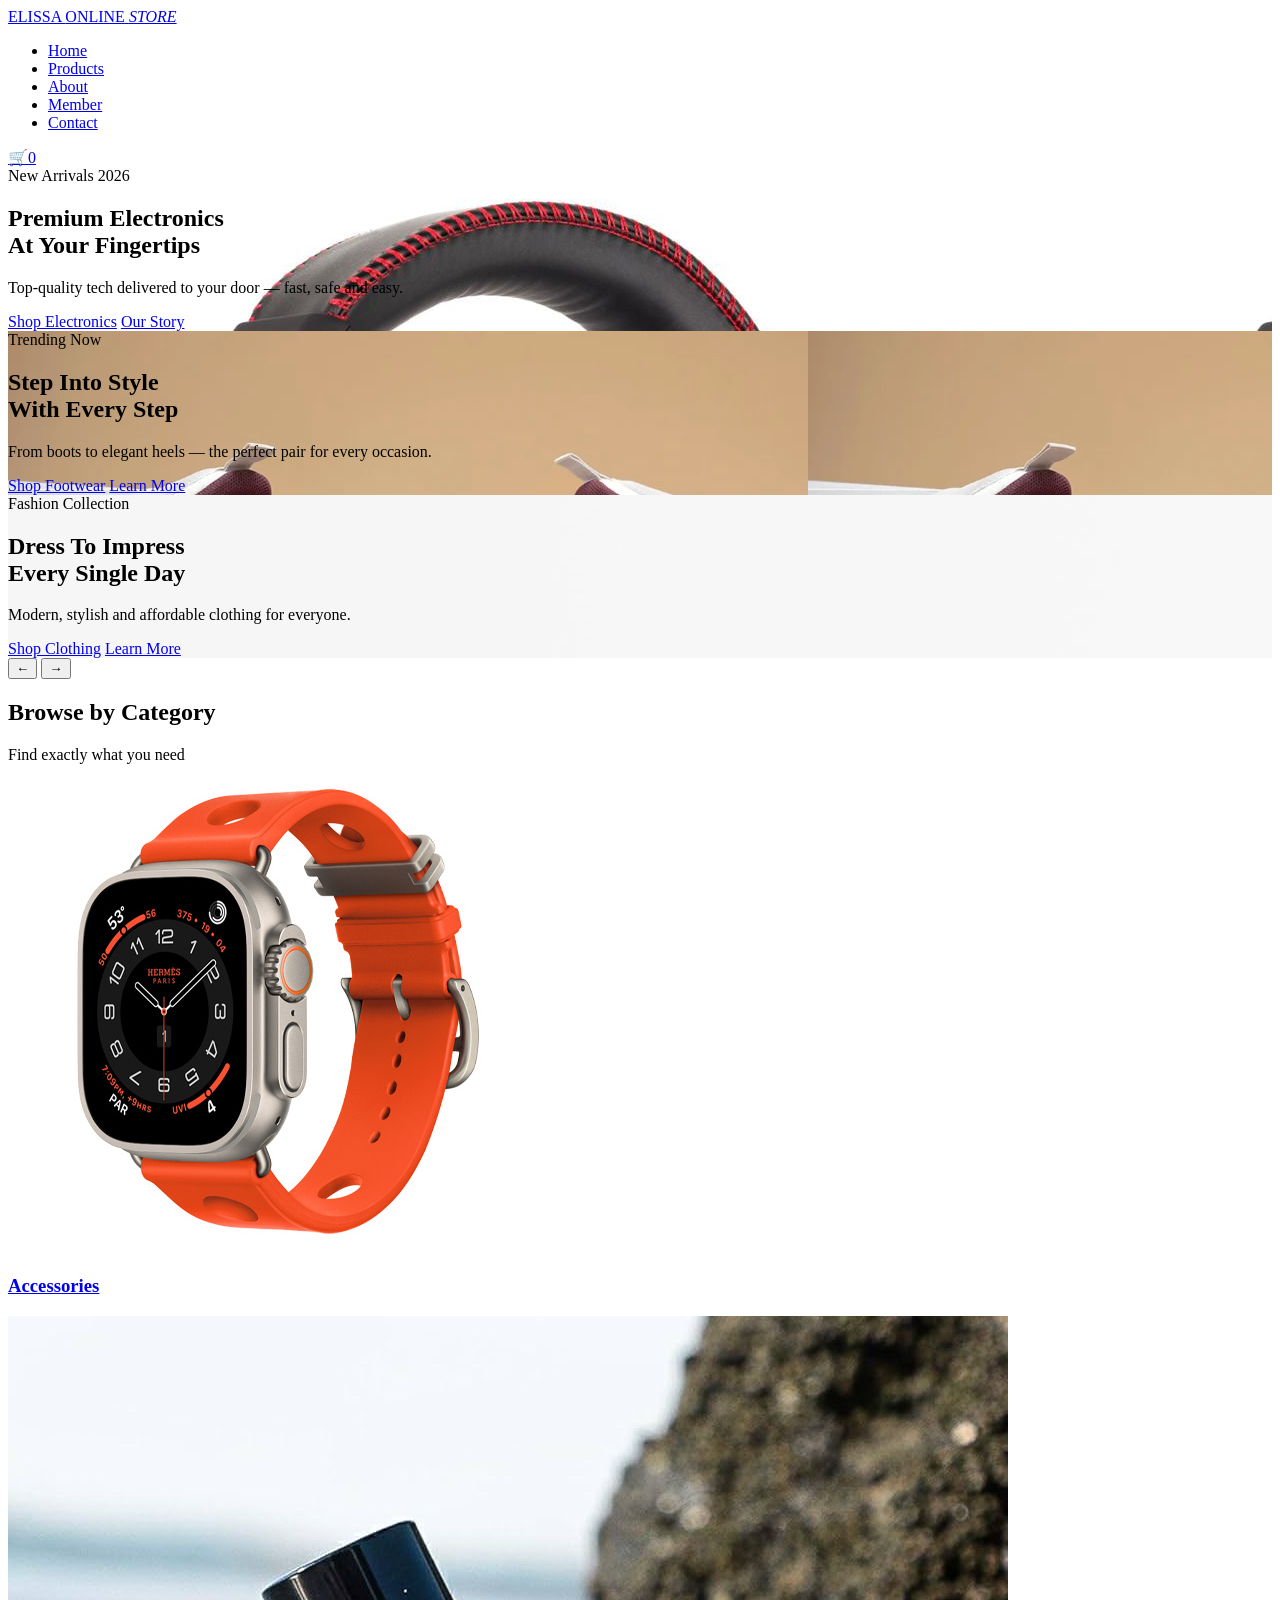
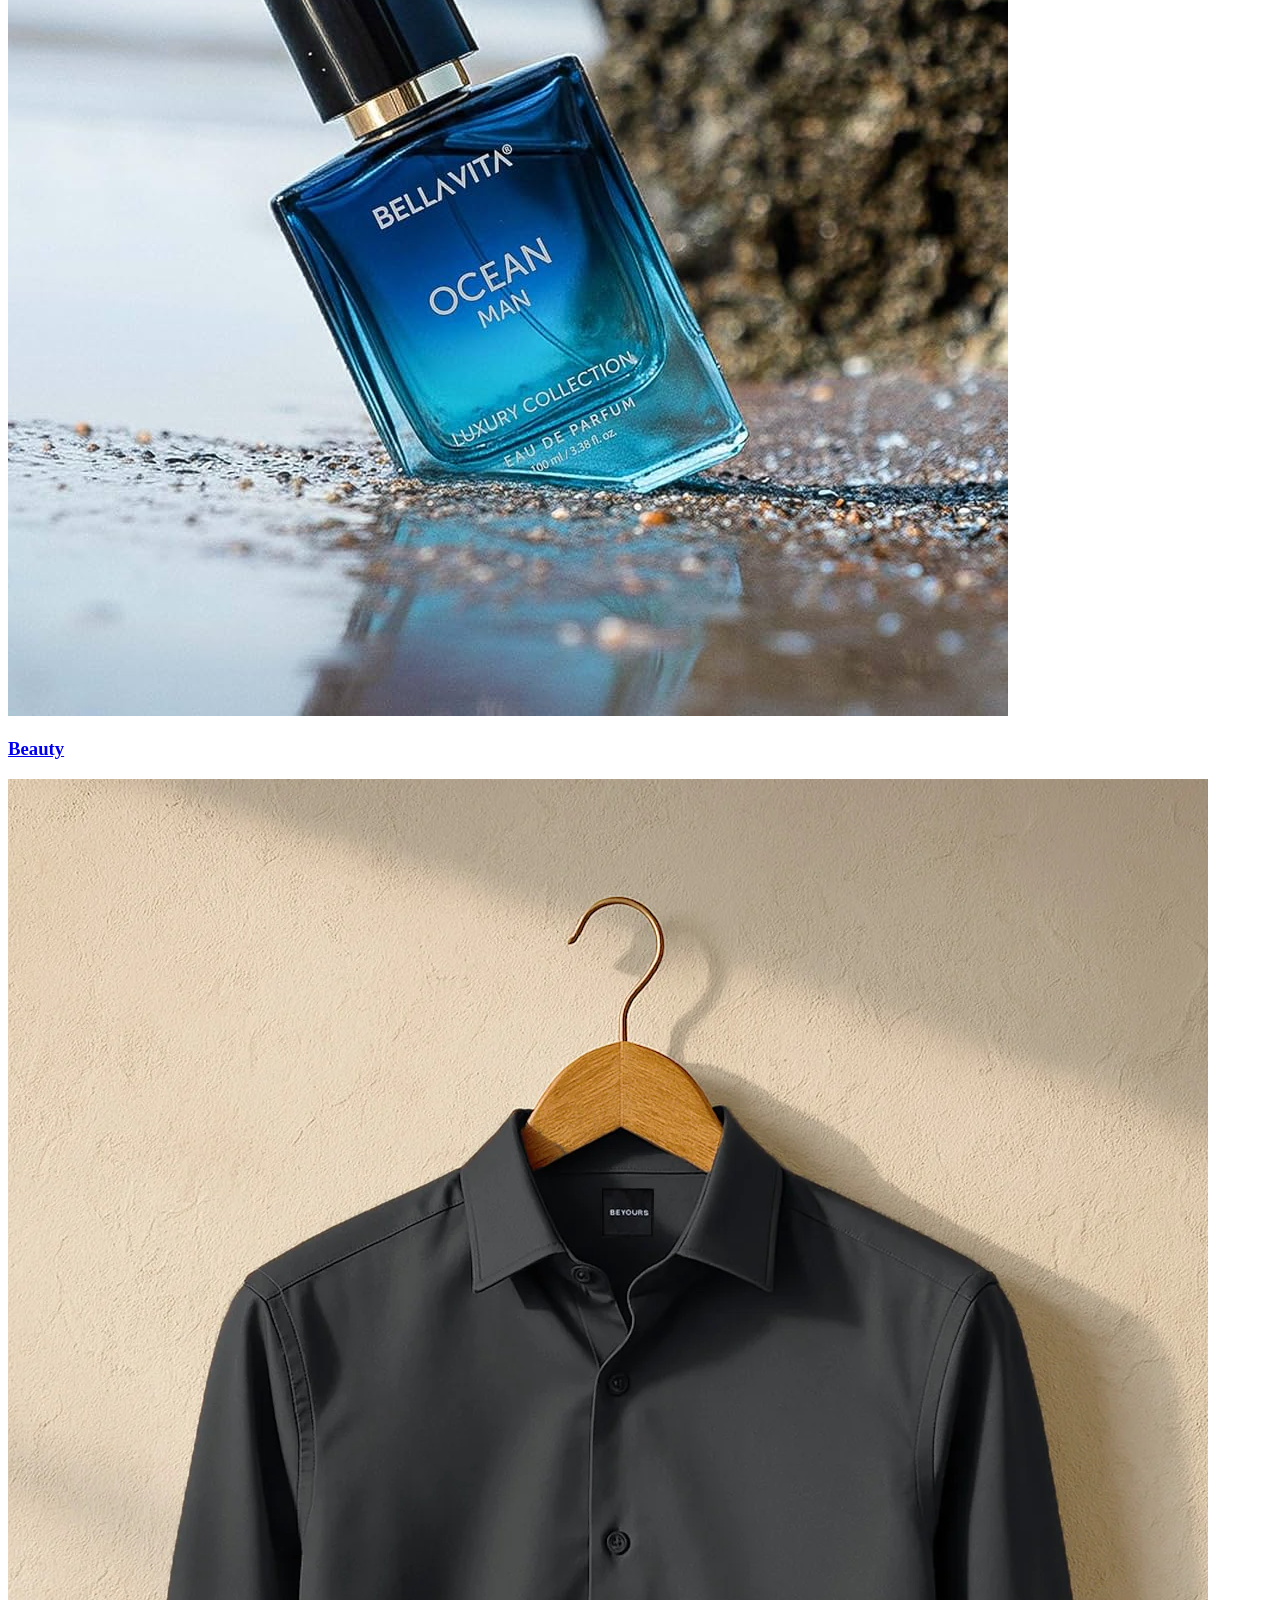
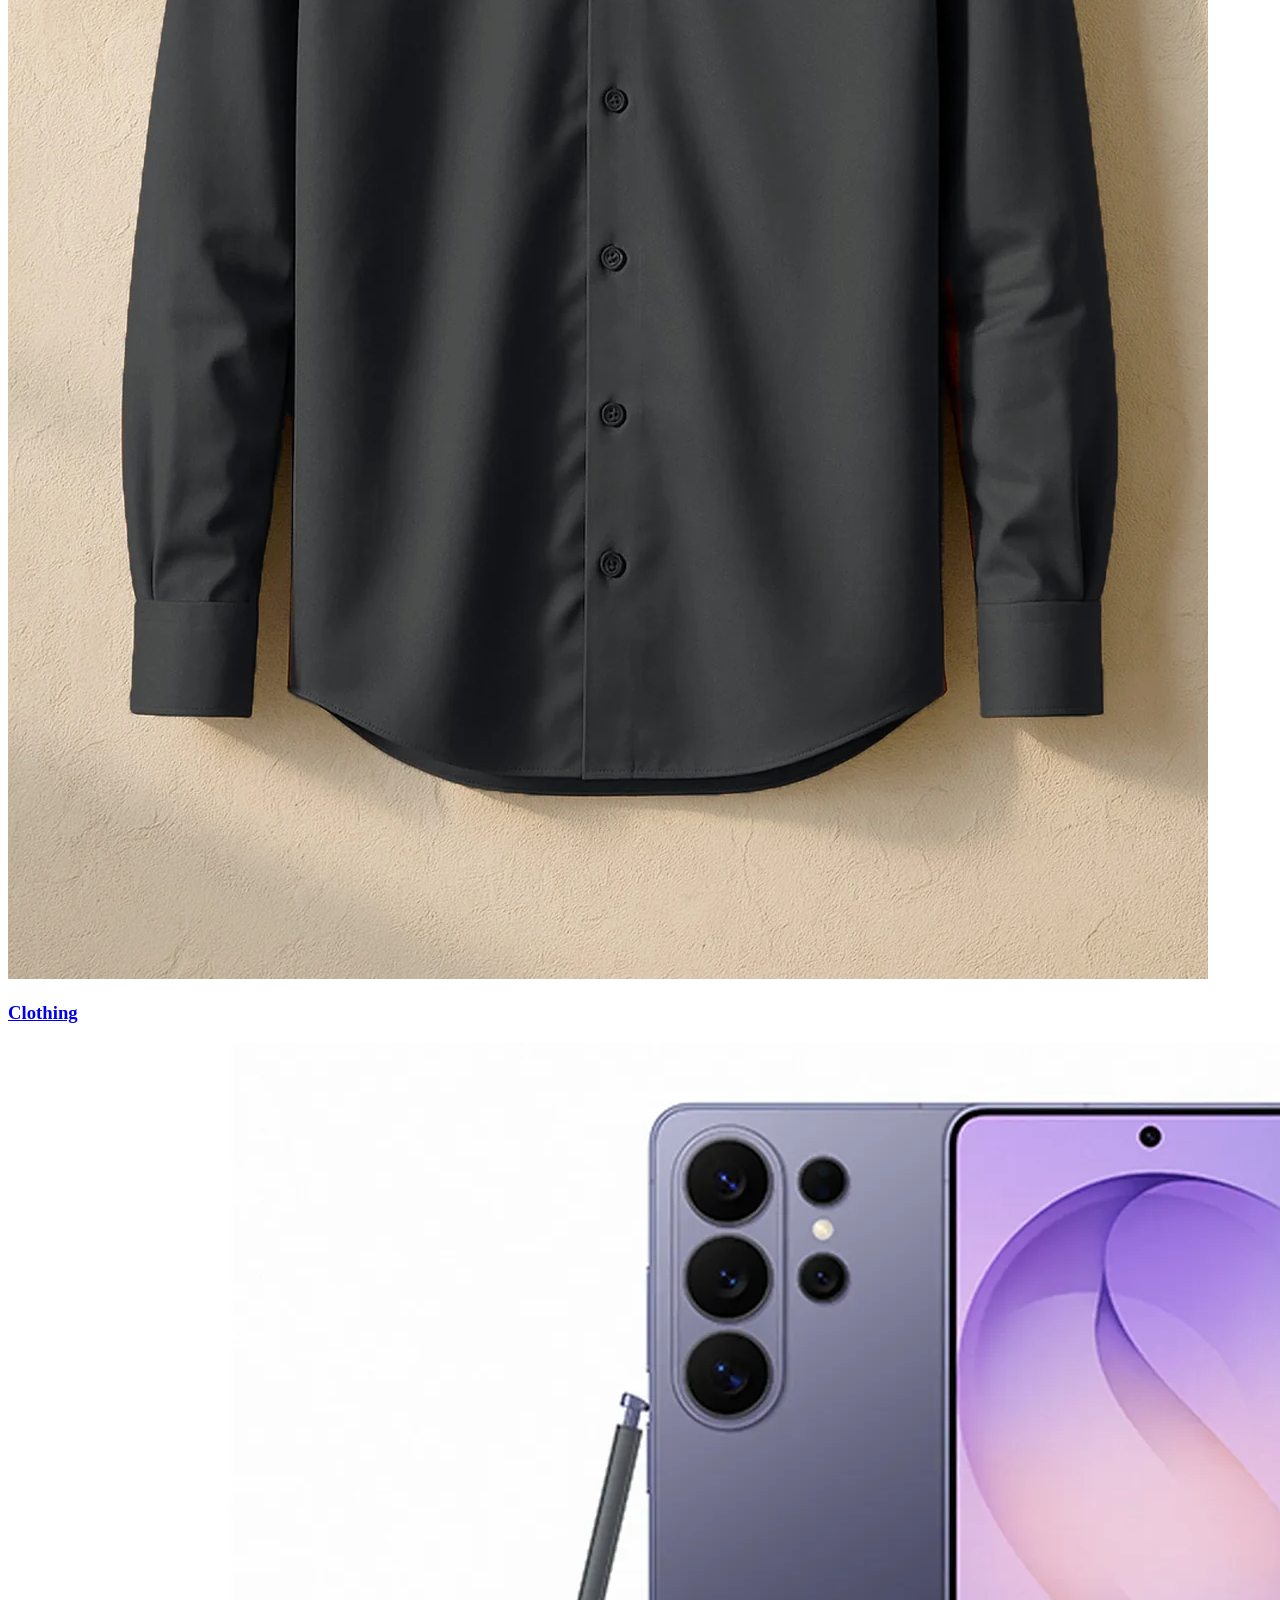
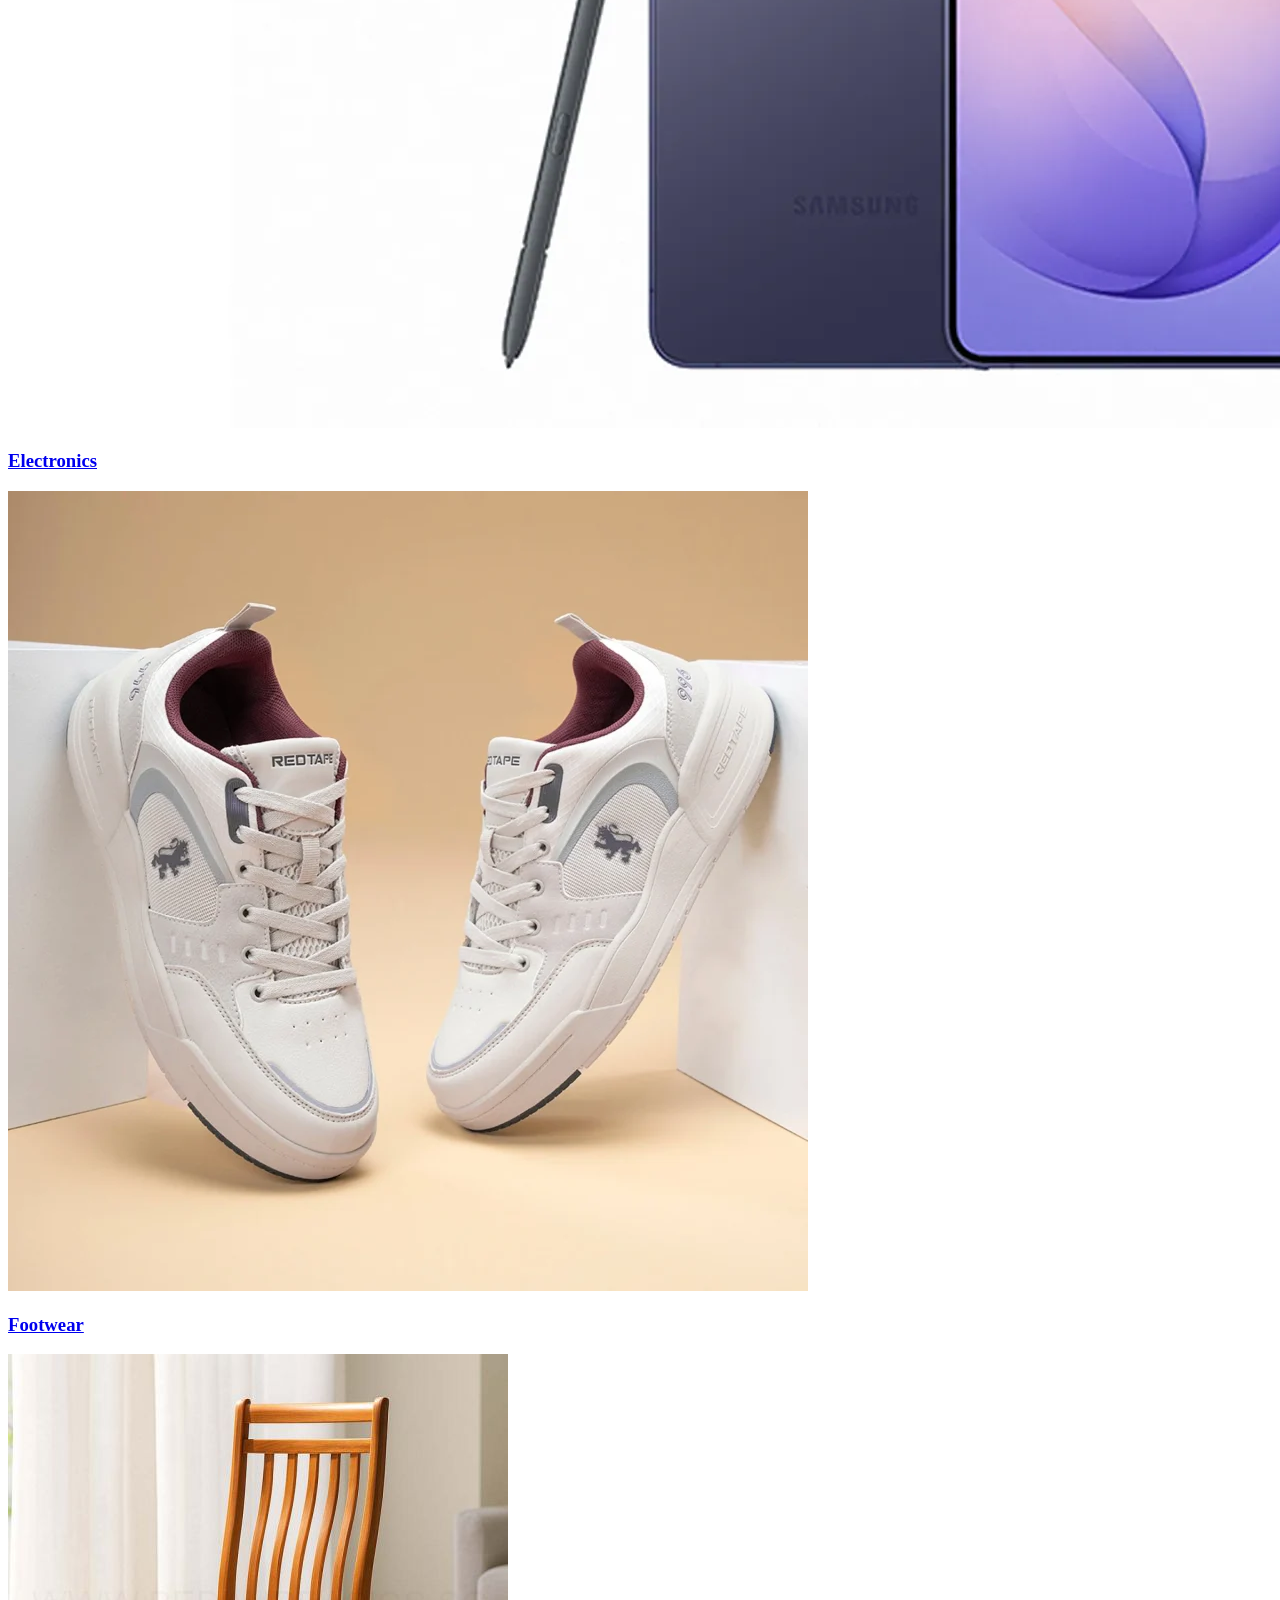
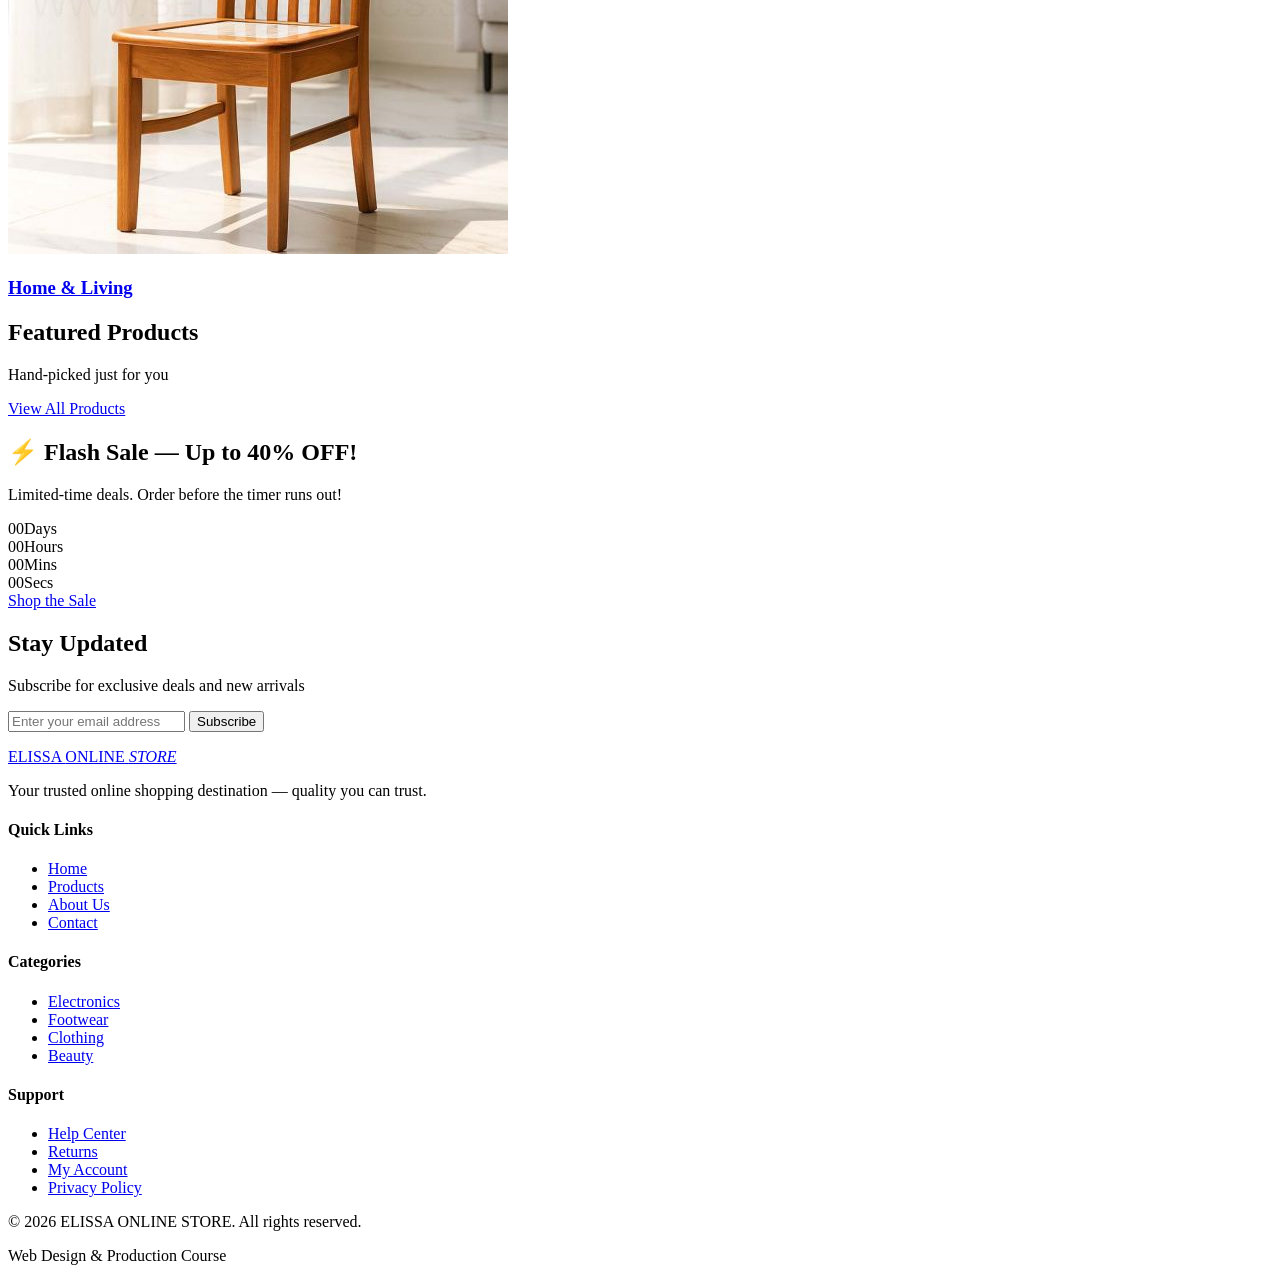
==== commit 81358215: "adding all html files" ====
--- a/index.html
+++ b/index.html
@@ -3,44 +3,46 @@
 <head>
   <meta charset="UTF-8">
   <meta name="viewport" content="width=device-width, initial-scale=1.0">
-  <title>Elissa Online Store</title>
+  <title>ELISSA ONLINE STORE — Home</title>
   <link rel="stylesheet" href="css/global.css">
   <link rel="stylesheet" href="css/index.css">
 </head>
 <body>
 
-  <!-- NAVBAR -->
+  <!-- ===================== NAVBAR ===================== -->
   <nav class="navbar">
-    <a href="index.html" class="logo">Elissa <span>Online</span> <em>Store</em></a>
+    <a href="index.html" class="logo">ELISSA <span>ONLINE</span> <em>STORE</em></a>
+
     <ul class="nav-links">
       <li><a href="index.html" class="active">Home</a></li>
-      <li><a href="prouducts.html">Products</a></li>
+      <li><a href="products.html">Products</a></li>
       <li><a href="about.html">About</a></li>
       <li><a href="member.html">Member</a></li>
       <li><a href="contact.html">Contact</a></li>
     </ul>
+
     <div class="nav-right">
-      <a href="prouducts.html" class="cart-icon">
+      <a href="#" class="cart-icon" id="cartBtn" aria-label="Open cart">
         🛒<span class="cart-count">0</span>
       </a>
-      <div class="hamburger">
+      <div class="hamburger" aria-label="Menu">
         <span></span><span></span><span></span>
       </div>
     </div>
   </nav>
 
-  <!-- HERO SECTION -->
+  <!-- ===================== HERO SLIDER ===================== -->
   <section class="hero">
     <div class="hero-slides">
 
       <div class="hero-slide active" style="background-image: url('images/electronics/headphone.jpg')">
         <div class="hero-overlay"></div>
         <div class="hero-content">
-          <span class="hero-tag">🔥 New Arrivals 2026</span>
+          <span class="hero-tag">New Arrivals 2026</span>
           <h1>Premium <span>Electronics</span><br>At Your Fingertips</h1>
-          <p>Discover top quality electronics delivered straight to your door across Rwanda and beyond.</p>
+          <p>Top-quality tech delivered to your door — fast, safe and easy.</p>
           <div class="hero-btns">
-            <a href="prouducts.html" class="btn btn-orange">Shop Now →</a>
+            <a href="products.html?cat=electronics" class="btn btn-orange">Shop Electronics</a>
             <a href="about.html" class="btn btn-outline">Our Story</a>
           </div>
         </div>
@@ -49,11 +51,11 @@
       <div class="hero-slide" style="background-image: url('images/footwear/shoes.webp')">
         <div class="hero-overlay"></div>
         <div class="hero-content">
-          <span class="hero-tag">👟 Trending Now</span>
+          <span class="hero-tag">Trending Now</span>
           <h1>Step Into <span>Style</span><br>With Every Step</h1>
-          <p>From boots to elegant heels — find the perfect pair for every occasion.</p>
+          <p>From boots to elegant heels — the perfect pair for every occasion.</p>
           <div class="hero-btns">
-            <a href="prouducts.html" class="btn btn-orange">Shop Footwear →</a>
+            <a href="products.html?cat=footwear" class="btn btn-orange">Shop Footwear</a>
             <a href="about.html" class="btn btn-outline">Learn More</a>
           </div>
         </div>
@@ -62,11 +64,11 @@
       <div class="hero-slide" style="background-image: url('images/clothing/blazer.jpg')">
         <div class="hero-overlay"></div>
         <div class="hero-content">
-          <span class="hero-tag">👗 Fashion Week</span>
+          <span class="hero-tag">Fashion Collection</span>
           <h1>Dress To <span>Impress</span><br>Every Single Day</h1>
-          <p>Explore our latest clothing collection — modern, stylish and affordable.</p>
+          <p>Modern, stylish and affordable clothing for everyone.</p>
           <div class="hero-btns">
-            <a href="prouducts.html" class="btn btn-orange">Shop Clothing →</a>
+            <a href="products.html?cat=clothing" class="btn btn-orange">Shop Clothing</a>
             <a href="about.html" class="btn btn-outline">Learn More</a>
           </div>
         </div>
@@ -74,190 +76,108 @@
 
     </div>
 
-    <!-- SLIDE DOTS -->
+    <!-- slide dots (wired in index.js) -->
     <div class="hero-dots">
-      <span class="dot active" onclick="goToSlide(0)"></span>
-      <span class="dot" onclick="goToSlide(1)"></span>
-      <span class="dot" onclick="goToSlide(2)"></span>
-    </div>
-
-    <!-- SLIDE ARROWS -->
-    <button class="hero-arrow left" onclick="prevSlide()">&#8592;</button>
-    <button class="hero-arrow right" onclick="nextSlide()">&#8594;</button>
-  </section>
-
-  <!-- CATEGORIES - HORIZONTAL SCROLL -->
+      <span class="dot active" data-slide="0"></span>
+      <span class="dot" data-slide="1"></span>
+      <span class="dot" data-slide="2"></span>
+    </div>
+
+    <!-- slide arrows (wired in index.js) -->
+    <button class="hero-arrow left" id="heroPrev" aria-label="Previous slide">&#8592;</button>
+    <button class="hero-arrow right" id="heroNext" aria-label="Next slide">&#8594;</button>
+  </section>
+
+  <!-- ===================== BROWSE BY CATEGORY ===================== -->
   <section class="categories-section">
     <div class="section-title">
       <h2>Browse by <span>Category</span></h2>
       <p>Find exactly what you need</p>
     </div>
+
     <div class="categories-scroll">
-      <a href="prouducts.html?cat=accessories" class="cat-card">
+      <a href="products.html?cat=accessories" class="cat-card">
         <div class="cat-img"><img src="images/accessories/watch.jpg" alt="Accessories"></div>
         <h3>Accessories</h3>
       </a>
-      <a href="prouducts.html?cat=beauty" class="cat-card">
+      <a href="products.html?cat=beauty" class="cat-card">
         <div class="cat-img"><img src="images/beauty/perfume.jpg" alt="Beauty"></div>
         <h3>Beauty</h3>
       </a>
-      <a href="prouducts.html?cat=clothing" class="cat-card">
+      <a href="products.html?cat=clothing" class="cat-card">
         <div class="cat-img"><img src="images/clothing/shirt.webp" alt="Clothing"></div>
         <h3>Clothing</h3>
       </a>
-      <a href="prouducts.html?cat=electronics" class="cat-card">
+      <a href="products.html?cat=electronics" class="cat-card">
         <div class="cat-img"><img src="images/electronics/samsung.webp" alt="Electronics"></div>
         <h3>Electronics</h3>
       </a>
-      <a href="prouducts.html?cat=footwear" class="cat-card">
-        <div class="cat-img"><img src="images/footwear/elegant-heels.avif" alt="Footwear"></div>
+      <a href="products.html?cat=footwear" class="cat-card">
+        <div class="cat-img"><img src="images/footwear/shoes.webp" alt="Footwear"></div>
         <h3>Footwear</h3>
       </a>
-      <a href="prouducts.html?cat=home" class="cat-card">
+      <a href="products.html?cat=home" class="cat-card">
         <div class="cat-img"><img src="images/home&living/chair.jpg" alt="Home & Living"></div>
-        <h3>Home & Living</h3>
-      </a>
-    </div>
-  </section>
-
-  <!-- FEATURED PRODUCTS - MAGAZINE LAYOUT -->
+        <h3>Home &amp; Living</h3>
+      </a>
+    </div>
+  </section>
+
+  <!-- ===================== FEATURED PRODUCTS ===================== -->
   <section class="featured-section">
     <div class="section-title">
       <h2>Featured <span>Products</span></h2>
-      <p>Hand picked just for you</p>
-    </div>
-    <div class="magazine-grid">
-
-      <!-- BIG FEATURED PRODUCT -->
-      <div class="mag-big product-card" data-cat="electronics">
-        <div class="mag-img">
-          <img src="images/electronics/headphone.jpg" alt="Headphone">
-          <span class="badge">🔥 HOT</span>
-        </div>
-        <div class="mag-info">
-          <h3>Pro Wireless Headphone</h3>
-          <div class="rating">★★★★★ (128)</div>
-          <div class="price-row">
-            <span class="price-now">RWF 89,000</span>
-            <span class="price-old">RWF 129,000</span>
-          </div>
-          <button class="btn btn-orange" onclick="addToCart('p1','Pro Headphone',89000,'images/electronics/headphone.jpg')">Add to Cart</button>
-        </div>
-      </div>
-
-      <!-- SMALL PRODUCTS -->
-      <div class="mag-small">
-
-        <div class="product-card" data-cat="footwear">
-          <div class="prod-img">
-            <img src="images/footwear/elegant-heels.avif" alt="Elegant Heels">
-            <span class="badge badge-green">NEW</span>
-          </div>
-          <div class="prod-info">
-            <h3>Elegant Heels</h3>
-            <div class="rating">★★★★☆ (84)</div>
-            <div class="price-row">
-              <span class="price-now">RWF 59,000</span>
-              <span class="price-old">RWF 89,000</span>
-            </div>
-            <button class="btn btn-orange" onclick="addToCart('p2','Elegant Heels',59000,'images/footwear/elegant-heels.avif')">Add to Cart</button>
-          </div>
-        </div>
-
-        <div class="product-card" data-cat="clothing">
-          <div class="prod-img">
-            <img src="images/clothing/blazer.jpg" alt="Blazer">
-          </div>
-          <div class="prod-info">
-            <h3>Classic Blazer</h3>
-            <div class="rating">★★★★★ (56)</div>
-            <div class="price-row">
-              <span class="price-now">RWF 75,000</span>
-              <span class="price-old">RWF 110,000</span>
-            </div>
-            <button class="btn btn-orange" onclick="addToCart('p3','Classic Blazer',75000,'images/clothing/blazer.jpg')">Add to Cart</button>
-          </div>
-        </div>
-
-        <div class="product-card" data-cat="beauty">
-          <div class="prod-img">
-            <img src="images/beauty/perfume.jpg" alt="Perfume">
-            <span class="badge">SALE</span>
-          </div>
-          <div class="prod-info">
-            <h3>Luxury Perfume</h3>
-            <div class="rating">★★★★☆ (91)</div>
-            <div class="price-row">
-              <span class="price-now">RWF 45,000</span>
-              <span class="price-old">RWF 65,000</span>
-            </div>
-            <button class="btn btn-orange" onclick="addToCart('p4','Luxury Perfume',45000,'images/beauty/perfume.jpg')">Add to Cart</button>
-          </div>
-        </div>
-
-        <div class="product-card" data-cat="accessories">
-          <div class="prod-img">
-            <img src="images/accessories/watch.jpg" alt="Watch">
-            <span class="badge badge-green">NEW</span>
-          </div>
-          <div class="prod-info">
-            <h3>Classic Watch</h3>
-            <div class="rating">★★★★★ (203)</div>
-            <div class="price-row">
-              <span class="price-now">RWF 120,000</span>
-              <span class="price-old">RWF 180,000</span>
-            </div>
-            <button class="btn btn-orange" onclick="addToCart('p5','Classic Watch',120000,'images/accessories/watch.jpg')">Add to Cart</button>
-          </div>
-        </div>
-
-      </div>
-    </div>
-
-    <div style="text-align:center; margin-top:2.5rem;">
-      <a href="prouducts.html" class="btn btn-orange">View All Products →</a>
-    </div>
-  </section>
-
-  <!-- FLASH SALE BANNER -->
+      <p>Hand-picked just for you</p>
+    </div>
+
+    <!-- Cards are generated by index.js from the catalog in global.js -->
+    <div class="products-grid" id="featuredGrid"></div>
+
+    <div class="featured-cta">
+      <a href="products.html" class="btn btn-orange">View All Products</a>
+    </div>
+  </section>
+
+  <!-- ===================== FLASH SALE / COUNTDOWN ===================== -->
   <section class="promo-section">
     <div class="promo-content">
       <h2>⚡ Flash Sale — Up to 40% OFF!</h2>
-      <p>Limited time deals. Order before the timer runs out!</p>
+      <p>Limited-time deals. Order before the timer runs out!</p>
       <div class="countdown">
-        <div class="cd-box"><span class="num" id="days">03</span><span class="lbl">Days</span></div>
+        <div class="cd-box"><span class="num" id="days">00</span><span class="lbl">Days</span></div>
         <div class="cd-box"><span class="num" id="hours">00</span><span class="lbl">Hours</span></div>
         <div class="cd-box"><span class="num" id="minutes">00</span><span class="lbl">Mins</span></div>
         <div class="cd-box"><span class="num" id="seconds">00</span><span class="lbl">Secs</span></div>
       </div>
-      <a href="prouducts.html" class="btn btn-white">Shop the Sale →</a>
-    </div>
-  </section>
-
-  <!-- NEWSLETTER -->
+      <a href="products.html" class="btn btn-white">Shop the Sale</a>
+    </div>
+  </section>
+
+  <!-- ===================== NEWSLETTER ===================== -->
   <section class="newsletter-section">
     <div class="section-title">
       <h2>Stay <span>Updated</span></h2>
       <p>Subscribe for exclusive deals and new arrivals</p>
     </div>
-    <form class="nl-form" onsubmit="subscribeNewsletter(event)">
-      <input type="email" placeholder="Enter your email address" required>
+    <form class="nl-form" id="newsletterForm" novalidate>
+      <input type="email" id="nlEmail" placeholder="Enter your email address" required>
       <button type="submit" class="btn btn-orange">Subscribe</button>
     </form>
-  </section>
-
-  <!-- FOOTER -->
+    <p class="nl-message" id="nlMessage"></p>
+  </section>
+
+  <!-- ===================== FOOTER ===================== -->
   <footer>
     <div class="footer-grid">
       <div class="footer-brand">
-        <a href="index.html" class="logo">Elissa <span>Online</span> <em>Store</em></a>
-        <p>Your trusted online shopping destination, proudly serving Rwanda and beyond.</p>
+        <a href="index.html" class="logo">ELISSA <span>ONLINE</span> <em>STORE</em></a>
+        <p>Your trusted online shopping destination — quality you can trust.</p>
       </div>
       <div class="footer-col">
         <h4>Quick Links</h4>
         <ul>
           <li><a href="index.html">Home</a></li>
-          <li><a href="prouducts.html">Products</a></li>
+          <li><a href="products.html">Products</a></li>
           <li><a href="about.html">About Us</a></li>
           <li><a href="contact.html">Contact</a></li>
         </ul>
@@ -265,10 +185,10 @@
       <div class="footer-col">
         <h4>Categories</h4>
         <ul>
-          <li><a href="prouducts.html?cat=electronics">Electronics</a></li>
-          <li><a href="prouducts.html?cat=footwear">Footwear</a></li>
-          <li><a href="prouducts.html?cat=clothing">Clothing</a></li>
-          <li><a href="prouducts.html?cat=beauty">Beauty</a></li>
+          <li><a href="products.html?cat=electronics">Electronics</a></li>
+          <li><a href="products.html?cat=footwear">Footwear</a></li>
+          <li><a href="products.html?cat=clothing">Clothing</a></li>
+          <li><a href="products.html?cat=beauty">Beauty</a></li>
         </ul>
       </div>
       <div class="footer-col">
@@ -282,11 +202,12 @@
       </div>
     </div>
     <div class="footer-bottom">
-      <p>© 2026 Elissa Online Store. All rights reserved.</p>
-      <p class="footer-flag">🇷🇼 Made with ❤️ in Rwanda | Web Design & Production Course</p>
+      <p>© 2026 ELISSA ONLINE STORE. All rights reserved.</p>
+      <p>Web Design &amp; Production Course</p>
     </div>
   </footer>
 
+  <!-- ===================== SCRIPTS ===================== -->
   <script src="js/global.js"></script>
   <script src="js/index.js"></script>
 </body>
